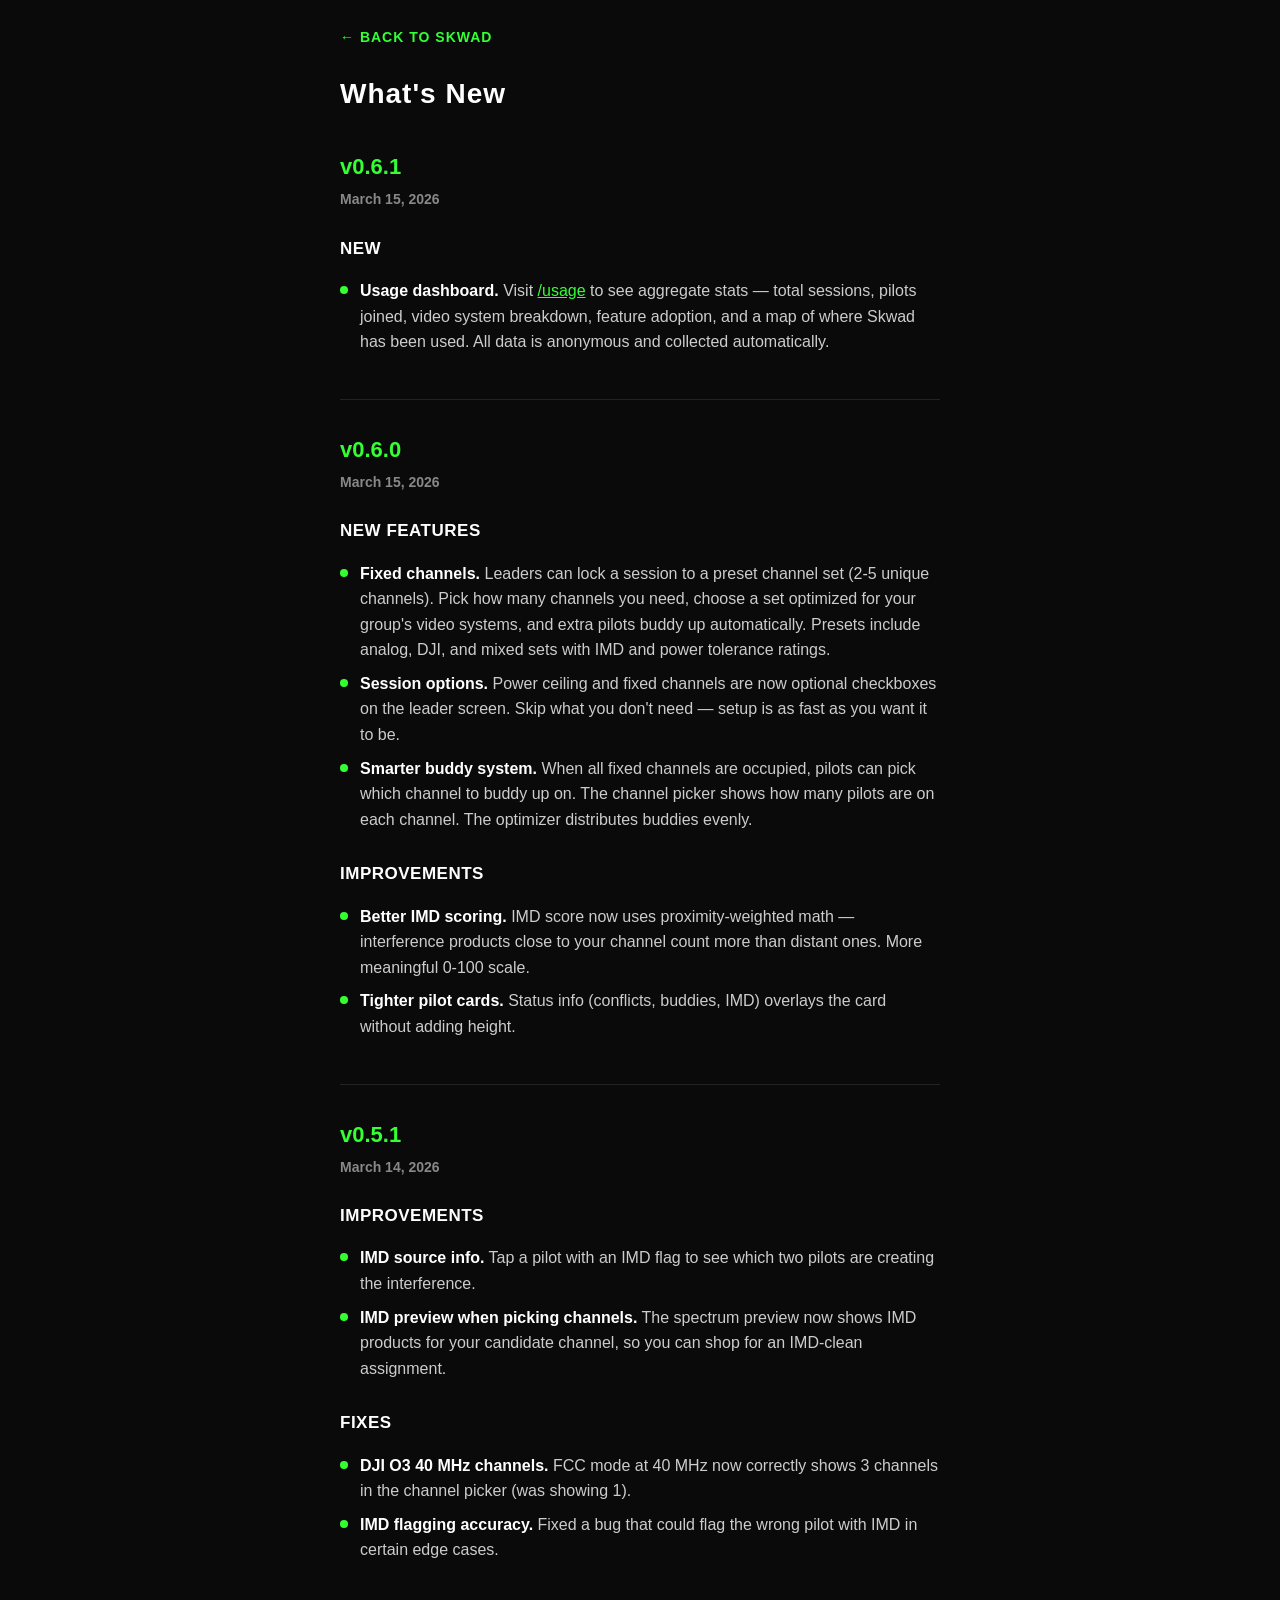
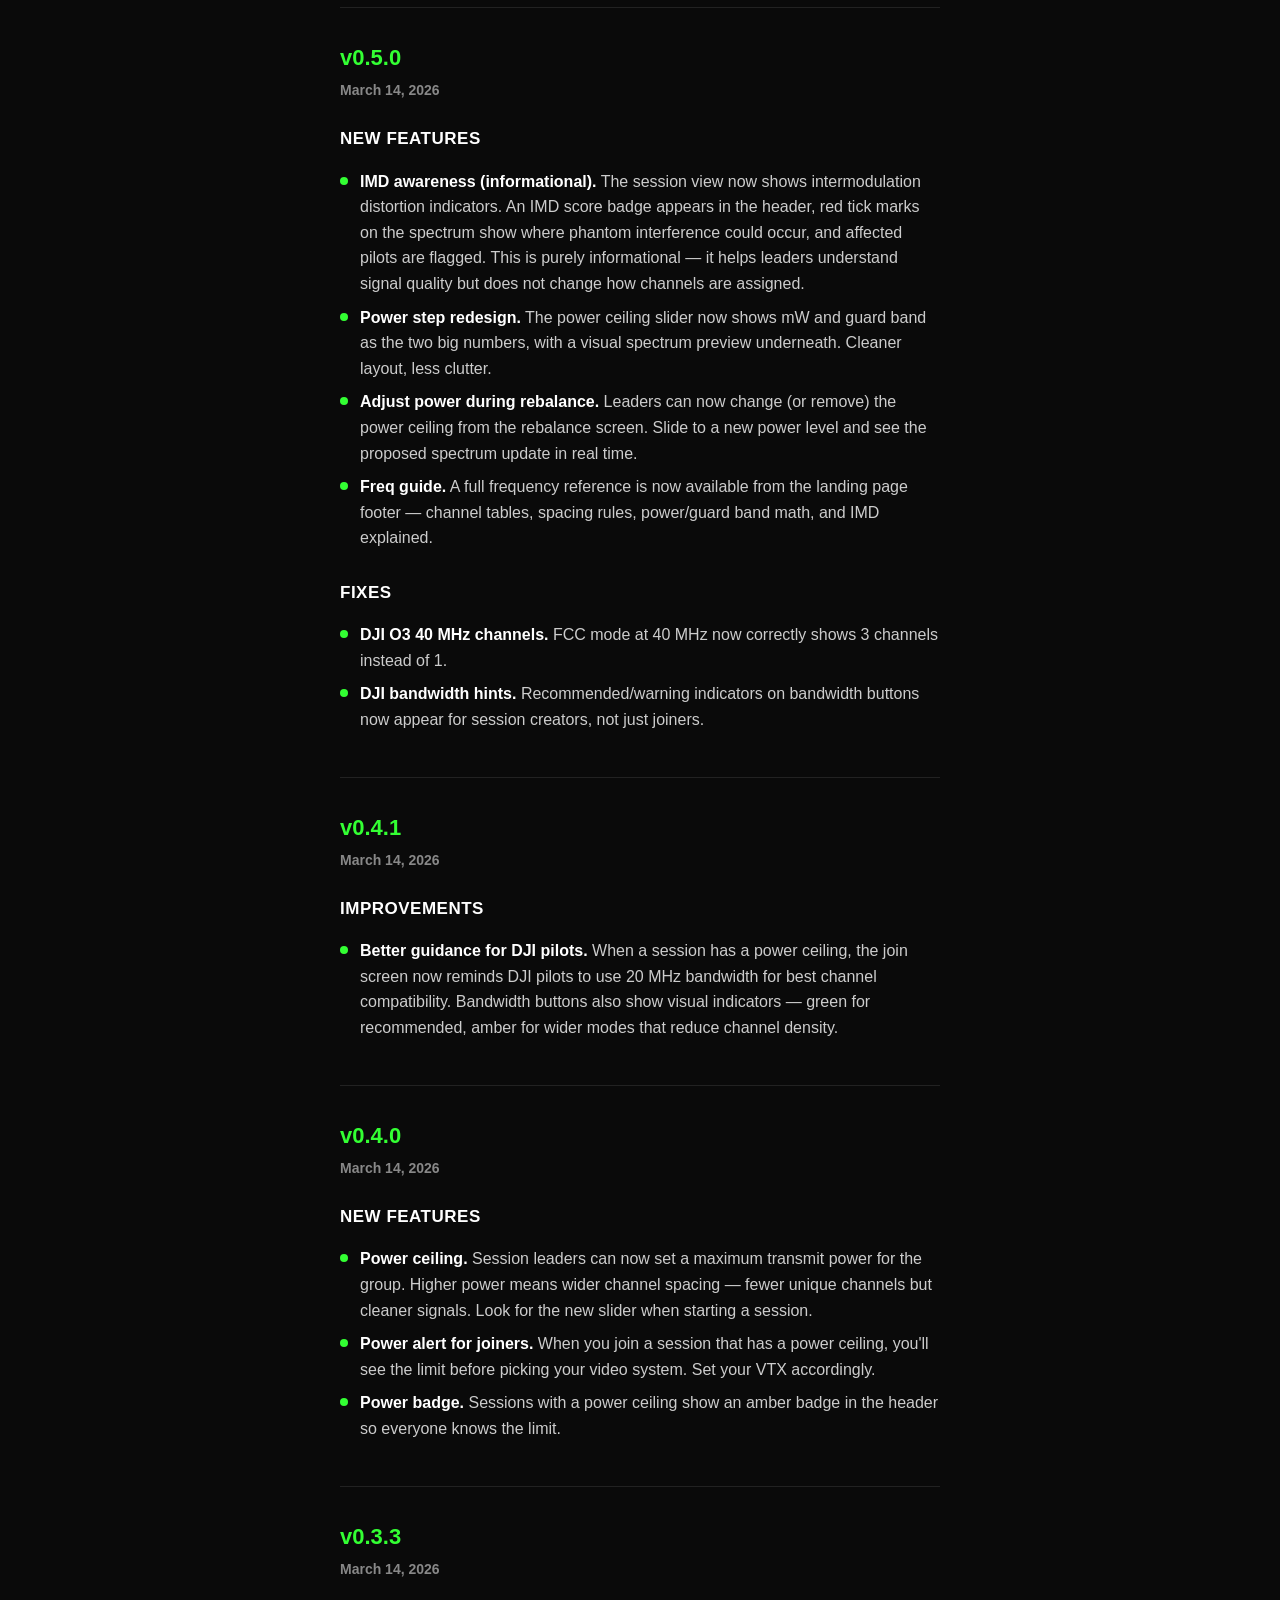
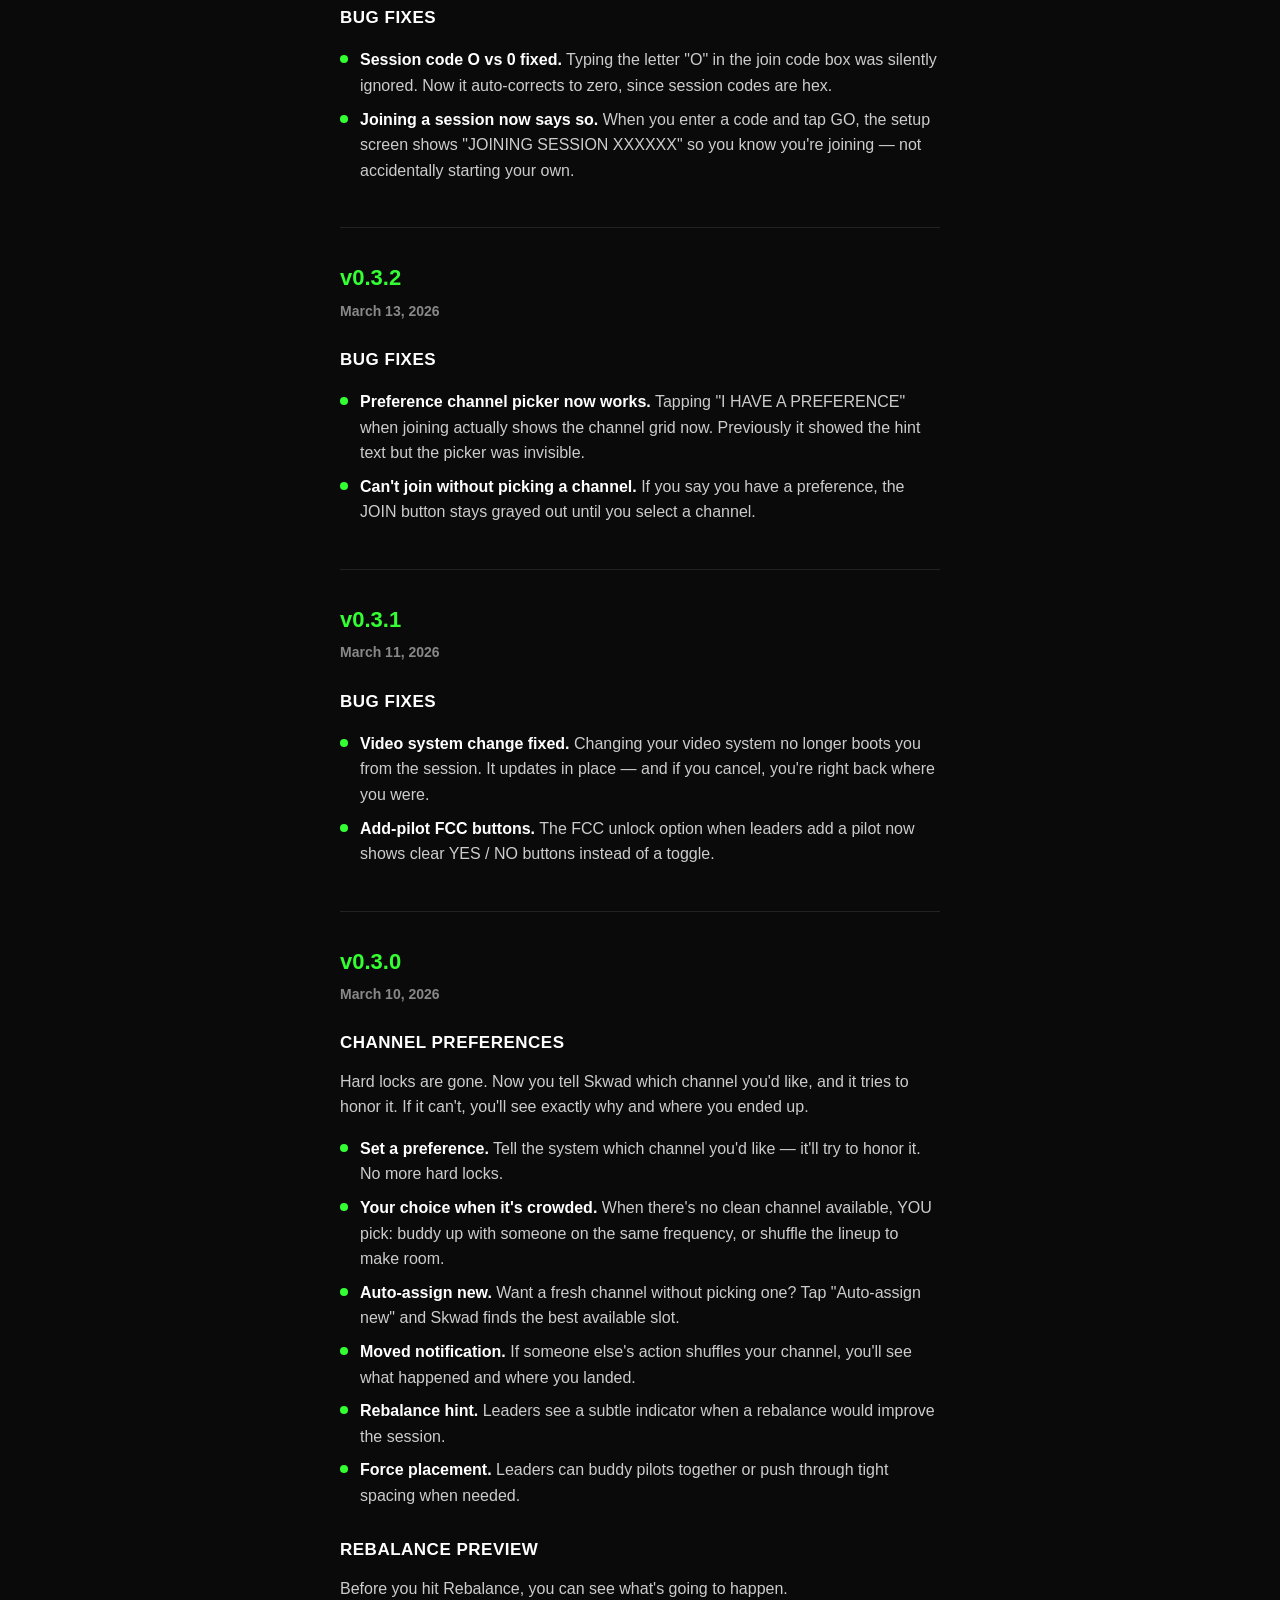
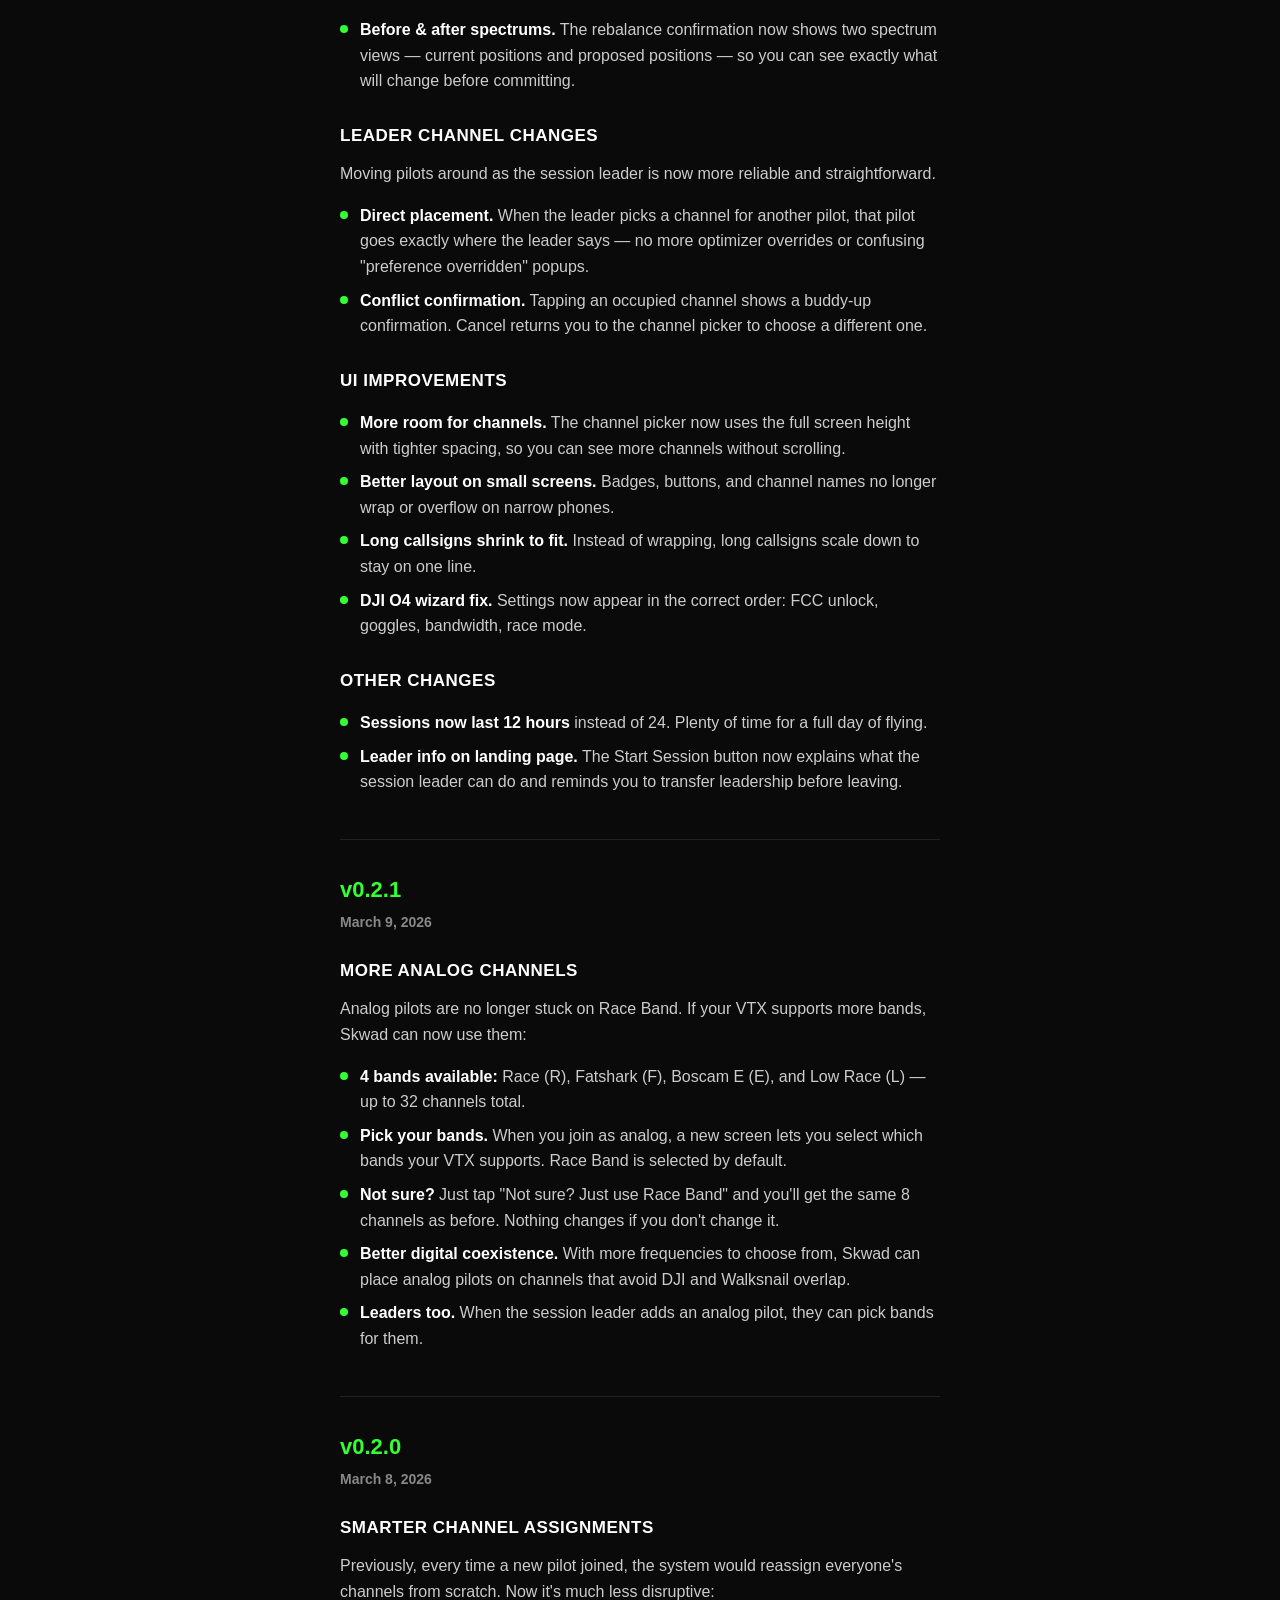
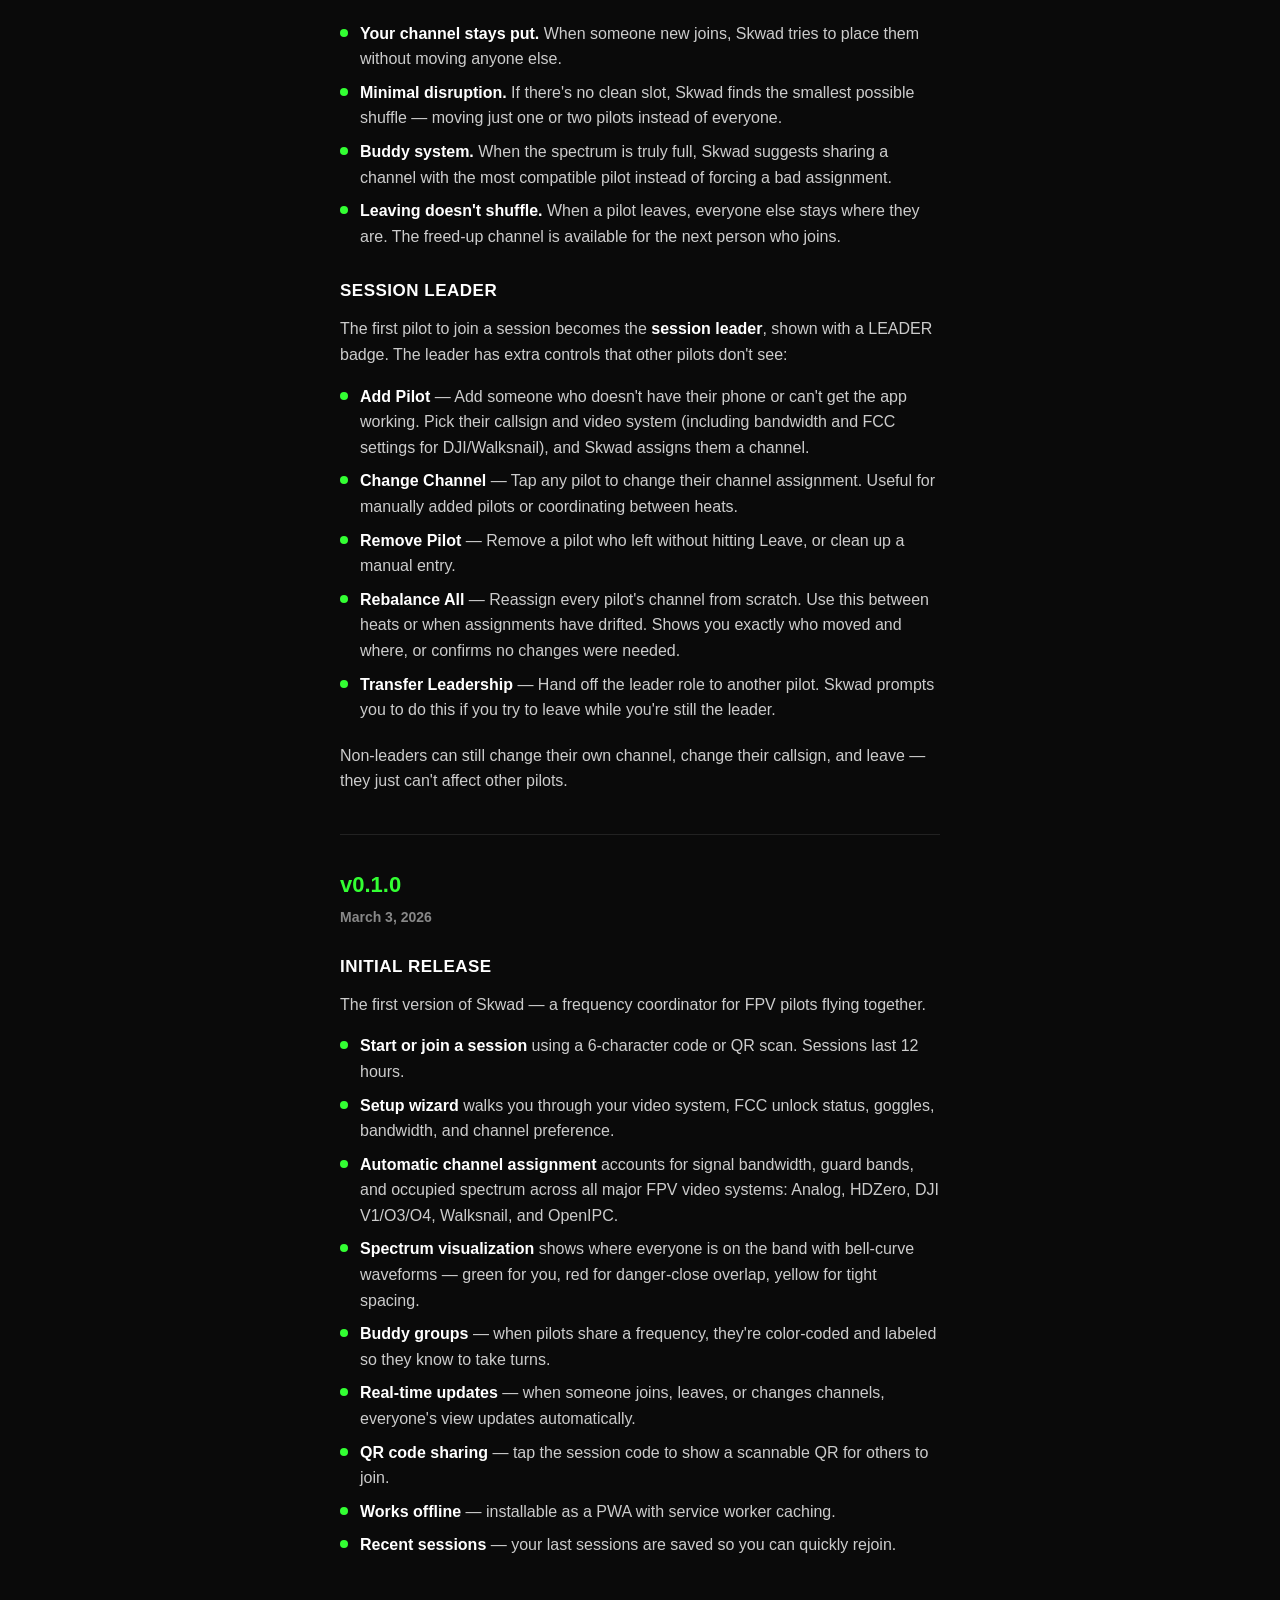
==== static/changelog.html @ 69f14022 "feat: add usage dashboard with anonymous session metrics Usage page at /usage shows aggregate stats:" ====
<!DOCTYPE html>
<html lang="en">
<head>
  <meta charset="utf-8">
  <meta name="viewport" content="width=device-width, initial-scale=1">
  <title>What's New — Skwad</title>
  <style>
    *, *::before, *::after { box-sizing: border-box; margin: 0; padding: 0; }

    body {
      background: #0a0a0a;
      color: #e0e0e0;
      font-family: -apple-system, BlinkMacSystemFont, "Segoe UI", Roboto, sans-serif;
      font-size: 16px;
      font-weight: 400;
      line-height: 1.6;
      -webkit-font-smoothing: antialiased;
      padding: 0;
    }

    .container {
      max-width: 640px;
      margin: 0 auto;
      padding: 24px 20px 60px;
    }

    .back-link {
      display: inline-block;
      color: #33ff33;
      text-decoration: none;
      font-weight: 700;
      font-size: 14px;
      letter-spacing: 1px;
      text-transform: uppercase;
      margin-bottom: 24px;
    }

    .back-link:hover { text-decoration: underline; }

    h1 {
      font-size: 28px;
      font-weight: 800;
      color: #ffffff;
      letter-spacing: 1px;
      margin-bottom: 32px;
    }

    .version {
      margin-bottom: 40px;
    }

    .version-header {
      font-size: 22px;
      font-weight: 800;
      color: #33ff33;
      margin-bottom: 4px;
    }

    .version-date {
      font-size: 14px;
      color: #888;
      font-weight: 600;
      margin-bottom: 20px;
    }

    h3 {
      font-size: 17px;
      font-weight: 800;
      color: #ffffff;
      letter-spacing: 0.5px;
      text-transform: uppercase;
      margin-top: 24px;
      margin-bottom: 12px;
    }

    p {
      margin-bottom: 12px;
      color: #ccc;
    }

    ul {
      list-style: none;
      margin-bottom: 16px;
    }

    li {
      padding: 4px 0 4px 20px;
      position: relative;
      color: #ccc;
    }

    li::before {
      content: '';
      position: absolute;
      left: 0;
      top: 12px;
      width: 8px;
      height: 8px;
      background: #33ff33;
      border-radius: 50%;
    }

    strong {
      color: #ffffff;
      font-weight: 700;
    }

    .divider {
      border: none;
      border-top: 1px solid #222;
      margin: 32px 0;
    }
  </style>
</head>
<body>
  <div class="container">
    <a href="/" class="back-link">&larr; Back to Skwad</a>

    <h1>What's New</h1>

    <div class="version">
      <div class="version-header">v0.6.1</div>
      <div class="version-date">March 15, 2026</div>

      <h3>New</h3>
      <ul>
        <li><strong>Usage dashboard.</strong> Visit <a href="/usage" style="color:#33ff33">/usage</a> to see aggregate stats — total sessions, pilots joined, video system breakdown, feature adoption, and a map of where Skwad has been used. All data is anonymous and collected automatically.</li>
      </ul>
    </div>

    <hr class="divider">

    <div class="version">
      <div class="version-header">v0.6.0</div>
      <div class="version-date">March 15, 2026</div>

      <h3>New Features</h3>
      <ul>
        <li><strong>Fixed channels.</strong> Leaders can lock a session to a preset channel set (2-5 unique channels). Pick how many channels you need, choose a set optimized for your group's video systems, and extra pilots buddy up automatically. Presets include analog, DJI, and mixed sets with IMD and power tolerance ratings.</li>
        <li><strong>Session options.</strong> Power ceiling and fixed channels are now optional checkboxes on the leader screen. Skip what you don't need — setup is as fast as you want it to be.</li>
        <li><strong>Smarter buddy system.</strong> When all fixed channels are occupied, pilots can pick which channel to buddy up on. The channel picker shows how many pilots are on each channel. The optimizer distributes buddies evenly.</li>
      </ul>

      <h3>Improvements</h3>
      <ul>
        <li><strong>Better IMD scoring.</strong> IMD score now uses proximity-weighted math — interference products close to your channel count more than distant ones. More meaningful 0-100 scale.</li>
        <li><strong>Tighter pilot cards.</strong> Status info (conflicts, buddies, IMD) overlays the card without adding height.</li>
      </ul>
    </div>

    <hr class="divider">

    <div class="version">
      <div class="version-header">v0.5.1</div>
      <div class="version-date">March 14, 2026</div>

      <h3>Improvements</h3>
      <ul>
        <li><strong>IMD source info.</strong> Tap a pilot with an IMD flag to see which two pilots are creating the interference.</li>
        <li><strong>IMD preview when picking channels.</strong> The spectrum preview now shows IMD products for your candidate channel, so you can shop for an IMD-clean assignment.</li>
      </ul>

      <h3>Fixes</h3>
      <ul>
        <li><strong>DJI O3 40 MHz channels.</strong> FCC mode at 40 MHz now correctly shows 3 channels in the channel picker (was showing 1).</li>
        <li><strong>IMD flagging accuracy.</strong> Fixed a bug that could flag the wrong pilot with IMD in certain edge cases.</li>
      </ul>
    </div>

    <hr class="divider">

    <div class="version">
      <div class="version-header">v0.5.0</div>
      <div class="version-date">March 14, 2026</div>

      <h3>New Features</h3>
      <ul>
        <li><strong>IMD awareness (informational).</strong> The session view now shows intermodulation distortion indicators. An IMD score badge appears in the header, red tick marks on the spectrum show where phantom interference could occur, and affected pilots are flagged. This is purely informational — it helps leaders understand signal quality but does not change how channels are assigned.</li>
        <li><strong>Power step redesign.</strong> The power ceiling slider now shows mW and guard band as the two big numbers, with a visual spectrum preview underneath. Cleaner layout, less clutter.</li>
        <li><strong>Adjust power during rebalance.</strong> Leaders can now change (or remove) the power ceiling from the rebalance screen. Slide to a new power level and see the proposed spectrum update in real time.</li>
        <li><strong>Freq guide.</strong> A full frequency reference is now available from the landing page footer — channel tables, spacing rules, power/guard band math, and IMD explained.</li>
      </ul>

      <h3>Fixes</h3>
      <ul>
        <li><strong>DJI O3 40 MHz channels.</strong> FCC mode at 40 MHz now correctly shows 3 channels instead of 1.</li>
        <li><strong>DJI bandwidth hints.</strong> Recommended/warning indicators on bandwidth buttons now appear for session creators, not just joiners.</li>
      </ul>
    </div>

    <hr class="divider">

    <div class="version">
      <div class="version-header">v0.4.1</div>
      <div class="version-date">March 14, 2026</div>

      <h3>Improvements</h3>
      <ul>
        <li><strong>Better guidance for DJI pilots.</strong> When a session has a power ceiling, the join screen now reminds DJI pilots to use 20 MHz bandwidth for best channel compatibility. Bandwidth buttons also show visual indicators — green for recommended, amber for wider modes that reduce channel density.</li>
      </ul>
    </div>

    <hr class="divider">

    <div class="version">
      <div class="version-header">v0.4.0</div>
      <div class="version-date">March 14, 2026</div>

      <h3>New Features</h3>
      <ul>
        <li><strong>Power ceiling.</strong> Session leaders can now set a maximum transmit power for the group. Higher power means wider channel spacing — fewer unique channels but cleaner signals. Look for the new slider when starting a session.</li>
        <li><strong>Power alert for joiners.</strong> When you join a session that has a power ceiling, you'll see the limit before picking your video system. Set your VTX accordingly.</li>
        <li><strong>Power badge.</strong> Sessions with a power ceiling show an amber badge in the header so everyone knows the limit.</li>
      </ul>
    </div>

    <hr class="divider">

    <div class="version">
      <div class="version-header">v0.3.3</div>
      <div class="version-date">March 14, 2026</div>

      <h3>Bug Fixes</h3>
      <ul>
        <li><strong>Session code O vs 0 fixed.</strong> Typing the letter "O" in the join code box was silently ignored. Now it auto-corrects to zero, since session codes are hex.</li>
        <li><strong>Joining a session now says so.</strong> When you enter a code and tap GO, the setup screen shows "JOINING SESSION XXXXXX" so you know you're joining — not accidentally starting your own.</li>
      </ul>
    </div>

    <hr class="divider">

    <div class="version">
      <div class="version-header">v0.3.2</div>
      <div class="version-date">March 13, 2026</div>

      <h3>Bug Fixes</h3>
      <ul>
        <li><strong>Preference channel picker now works.</strong> Tapping "I HAVE A PREFERENCE" when joining actually shows the channel grid now. Previously it showed the hint text but the picker was invisible.</li>
        <li><strong>Can't join without picking a channel.</strong> If you say you have a preference, the JOIN button stays grayed out until you select a channel.</li>
      </ul>
    </div>

    <hr class="divider">

    <div class="version">
      <div class="version-header">v0.3.1</div>
      <div class="version-date">March 11, 2026</div>

      <h3>Bug Fixes</h3>
      <ul>
        <li><strong>Video system change fixed.</strong> Changing your video system no longer boots you from the session. It updates in place — and if you cancel, you're right back where you were.</li>
        <li><strong>Add-pilot FCC buttons.</strong> The FCC unlock option when leaders add a pilot now shows clear YES / NO buttons instead of a toggle.</li>
      </ul>
    </div>

    <hr class="divider">

    <div class="version">
      <div class="version-header">v0.3.0</div>
      <div class="version-date">March 10, 2026</div>

      <h3>Channel Preferences</h3>
      <p>Hard locks are gone. Now you tell Skwad which channel you'd like, and it tries to honor it. If it can't, you'll see exactly why and where you ended up.</p>
      <ul>
        <li><strong>Set a preference.</strong> Tell the system which channel you'd like — it'll try to honor it. No more hard locks.</li>
        <li><strong>Your choice when it's crowded.</strong> When there's no clean channel available, YOU pick: buddy up with someone on the same frequency, or shuffle the lineup to make room.</li>
        <li><strong>Auto-assign new.</strong> Want a fresh channel without picking one? Tap "Auto-assign new" and Skwad finds the best available slot.</li>
        <li><strong>Moved notification.</strong> If someone else's action shuffles your channel, you'll see what happened and where you landed.</li>
        <li><strong>Rebalance hint.</strong> Leaders see a subtle indicator when a rebalance would improve the session.</li>
        <li><strong>Force placement.</strong> Leaders can buddy pilots together or push through tight spacing when needed.</li>
      </ul>

      <h3>Rebalance Preview</h3>
      <p>Before you hit Rebalance, you can see what's going to happen.</p>
      <ul>
        <li><strong>Before &amp; after spectrums.</strong> The rebalance confirmation now shows two spectrum views — current positions and proposed positions — so you can see exactly what will change before committing.</li>
      </ul>

      <h3>Leader Channel Changes</h3>
      <p>Moving pilots around as the session leader is now more reliable and straightforward.</p>
      <ul>
        <li><strong>Direct placement.</strong> When the leader picks a channel for another pilot, that pilot goes exactly where the leader says — no more optimizer overrides or confusing "preference overridden" popups.</li>
        <li><strong>Conflict confirmation.</strong> Tapping an occupied channel shows a buddy-up confirmation. Cancel returns you to the channel picker to choose a different one.</li>
      </ul>

      <h3>UI Improvements</h3>
      <ul>
        <li><strong>More room for channels.</strong> The channel picker now uses the full screen height with tighter spacing, so you can see more channels without scrolling.</li>
        <li><strong>Better layout on small screens.</strong> Badges, buttons, and channel names no longer wrap or overflow on narrow phones.</li>
        <li><strong>Long callsigns shrink to fit.</strong> Instead of wrapping, long callsigns scale down to stay on one line.</li>
        <li><strong>DJI O4 wizard fix.</strong> Settings now appear in the correct order: FCC unlock, goggles, bandwidth, race mode.</li>
      </ul>

      <h3>Other Changes</h3>
      <ul>
        <li><strong>Sessions now last 12 hours</strong> instead of 24. Plenty of time for a full day of flying.</li>
        <li><strong>Leader info on landing page.</strong> The Start Session button now explains what the session leader can do and reminds you to transfer leadership before leaving.</li>
      </ul>
    </div>

    <hr class="divider">

    <div class="version">
      <div class="version-header">v0.2.1</div>
      <div class="version-date">March 9, 2026</div>

      <h3>More Analog Channels</h3>
      <p>Analog pilots are no longer stuck on Race Band. If your VTX supports more bands, Skwad can now use them:</p>
      <ul>
        <li><strong>4 bands available:</strong> Race (R), Fatshark (F), Boscam E (E), and Low Race (L) — up to 32 channels total.</li>
        <li><strong>Pick your bands.</strong> When you join as analog, a new screen lets you select which bands your VTX supports. Race Band is selected by default.</li>
        <li><strong>Not sure?</strong> Just tap "Not sure? Just use Race Band" and you'll get the same 8 channels as before. Nothing changes if you don't change it.</li>
        <li><strong>Better digital coexistence.</strong> With more frequencies to choose from, Skwad can place analog pilots on channels that avoid DJI and Walksnail overlap.</li>
        <li><strong>Leaders too.</strong> When the session leader adds an analog pilot, they can pick bands for them.</li>
      </ul>
    </div>

    <hr class="divider">

    <div class="version">
      <div class="version-header">v0.2.0</div>
      <div class="version-date">March 8, 2026</div>

      <h3>Smarter Channel Assignments</h3>
      <p>Previously, every time a new pilot joined, the system would reassign everyone's channels from scratch. Now it's much less disruptive:</p>
      <ul>
        <li><strong>Your channel stays put.</strong> When someone new joins, Skwad tries to place them without moving anyone else.</li>
        <li><strong>Minimal disruption.</strong> If there's no clean slot, Skwad finds the smallest possible shuffle — moving just one or two pilots instead of everyone.</li>
        <li><strong>Buddy system.</strong> When the spectrum is truly full, Skwad suggests sharing a channel with the most compatible pilot instead of forcing a bad assignment.</li>
        <li><strong>Leaving doesn't shuffle.</strong> When a pilot leaves, everyone else stays where they are. The freed-up channel is available for the next person who joins.</li>
      </ul>

      <h3>Session Leader</h3>
      <p>The first pilot to join a session becomes the <strong>session leader</strong>, shown with a LEADER badge. The leader has extra controls that other pilots don't see:</p>
      <ul>
        <li><strong>Add Pilot</strong> — Add someone who doesn't have their phone or can't get the app working. Pick their callsign and video system (including bandwidth and FCC settings for DJI/Walksnail), and Skwad assigns them a channel.</li>
        <li><strong>Change Channel</strong> — Tap any pilot to change their channel assignment. Useful for manually added pilots or coordinating between heats.</li>
        <li><strong>Remove Pilot</strong> — Remove a pilot who left without hitting Leave, or clean up a manual entry.</li>
        <li><strong>Rebalance All</strong> — Reassign every pilot's channel from scratch. Use this between heats or when assignments have drifted. Shows you exactly who moved and where, or confirms no changes were needed.</li>
        <li><strong>Transfer Leadership</strong> — Hand off the leader role to another pilot. Skwad prompts you to do this if you try to leave while you're still the leader.</li>
      </ul>
      <p>Non-leaders can still change their own channel, change their callsign, and leave — they just can't affect other pilots.</p>
    </div>

    <hr class="divider">

    <div class="version">
      <div class="version-header">v0.1.0</div>
      <div class="version-date">March 3, 2026</div>

      <h3>Initial Release</h3>
      <p>The first version of Skwad — a frequency coordinator for FPV pilots flying together.</p>
      <ul>
        <li><strong>Start or join a session</strong> using a 6-character code or QR scan. Sessions last 12 hours.</li>
        <li><strong>Setup wizard</strong> walks you through your video system, FCC unlock status, goggles, bandwidth, and channel preference.</li>
        <li><strong>Automatic channel assignment</strong> accounts for signal bandwidth, guard bands, and occupied spectrum across all major FPV video systems: Analog, HDZero, DJI V1/O3/O4, Walksnail, and OpenIPC.</li>
        <li><strong>Spectrum visualization</strong> shows where everyone is on the band with bell-curve waveforms — green for you, red for danger-close overlap, yellow for tight spacing.</li>
        <li><strong>Buddy groups</strong> — when pilots share a frequency, they're color-coded and labeled so they know to take turns.</li>
        <li><strong>Real-time updates</strong> — when someone joins, leaves, or changes channels, everyone's view updates automatically.</li>
        <li><strong>QR code sharing</strong> — tap the session code to show a scannable QR for others to join.</li>
        <li><strong>Works offline</strong> — installable as a PWA with service worker caching.</li>
        <li><strong>Recent sessions</strong> — your last sessions are saved so you can quickly rejoin.</li>
      </ul>
    </div>
  </div>
</body>
</html>
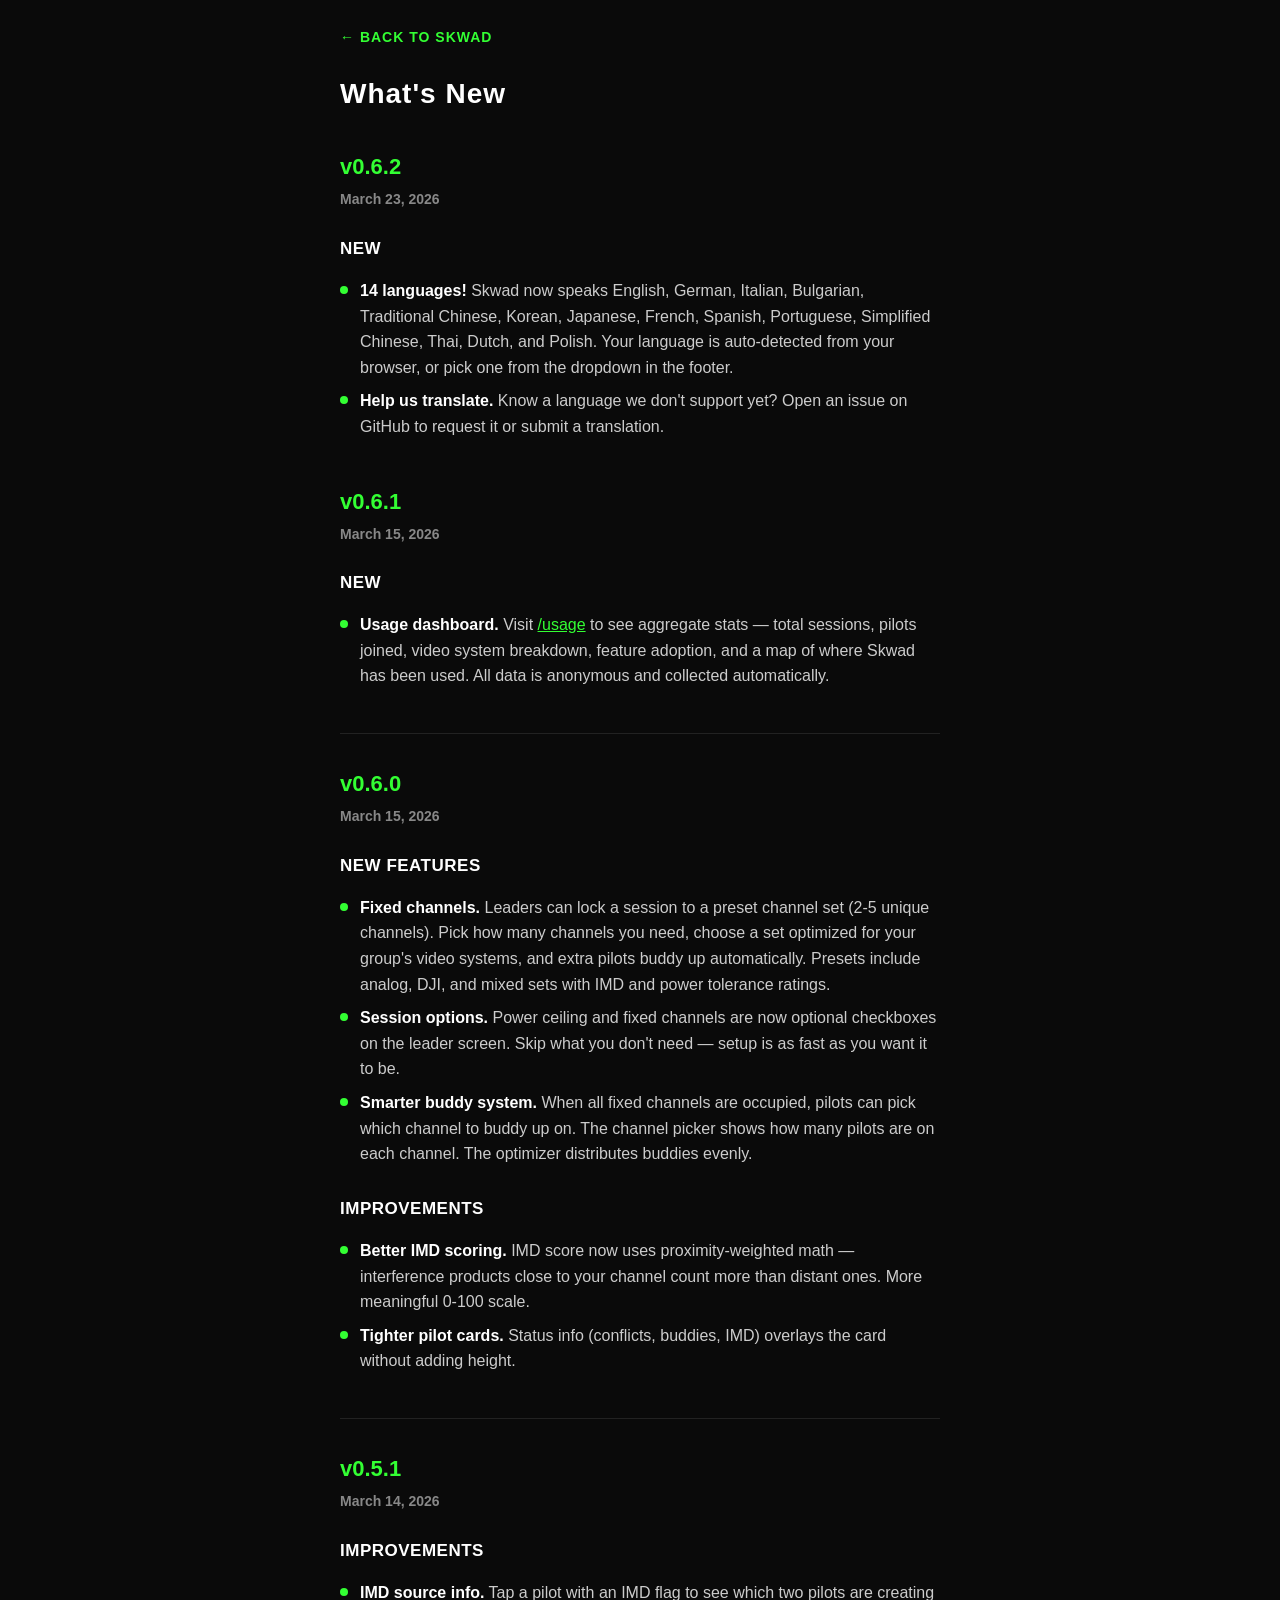
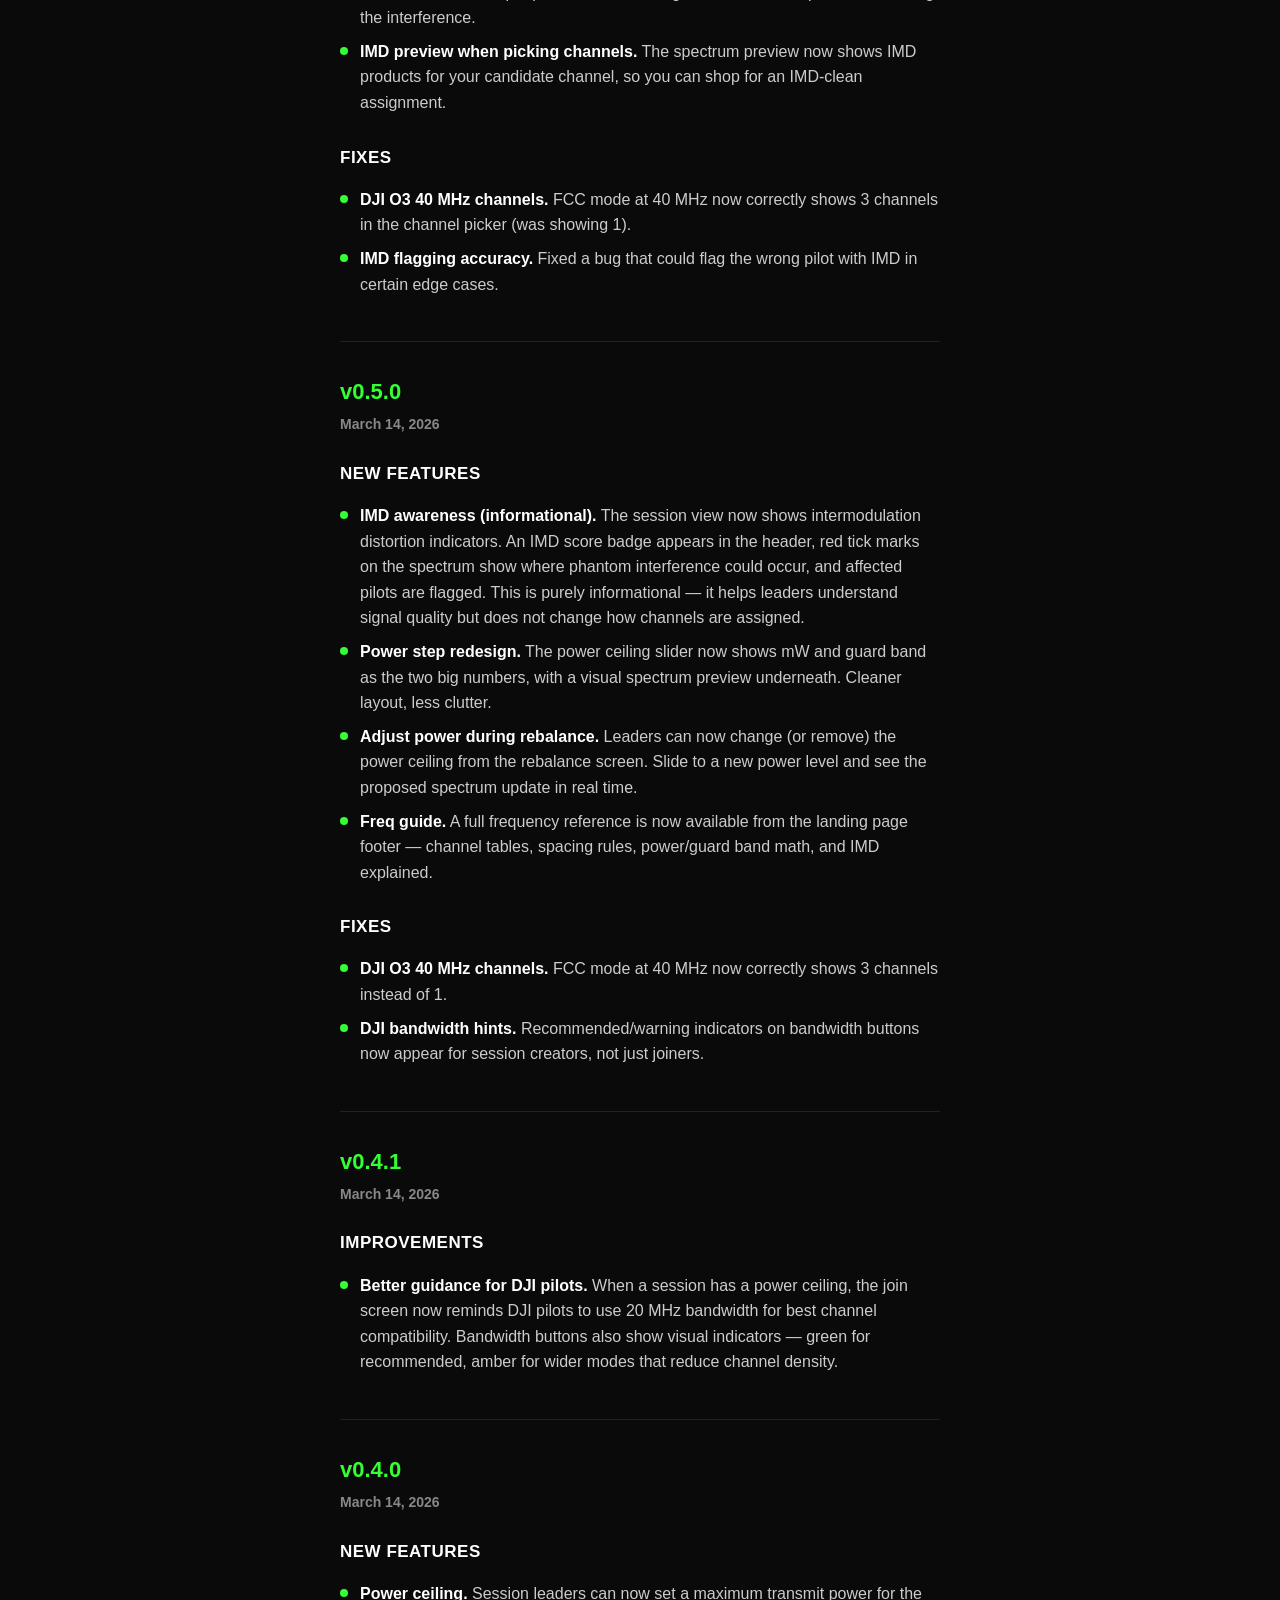
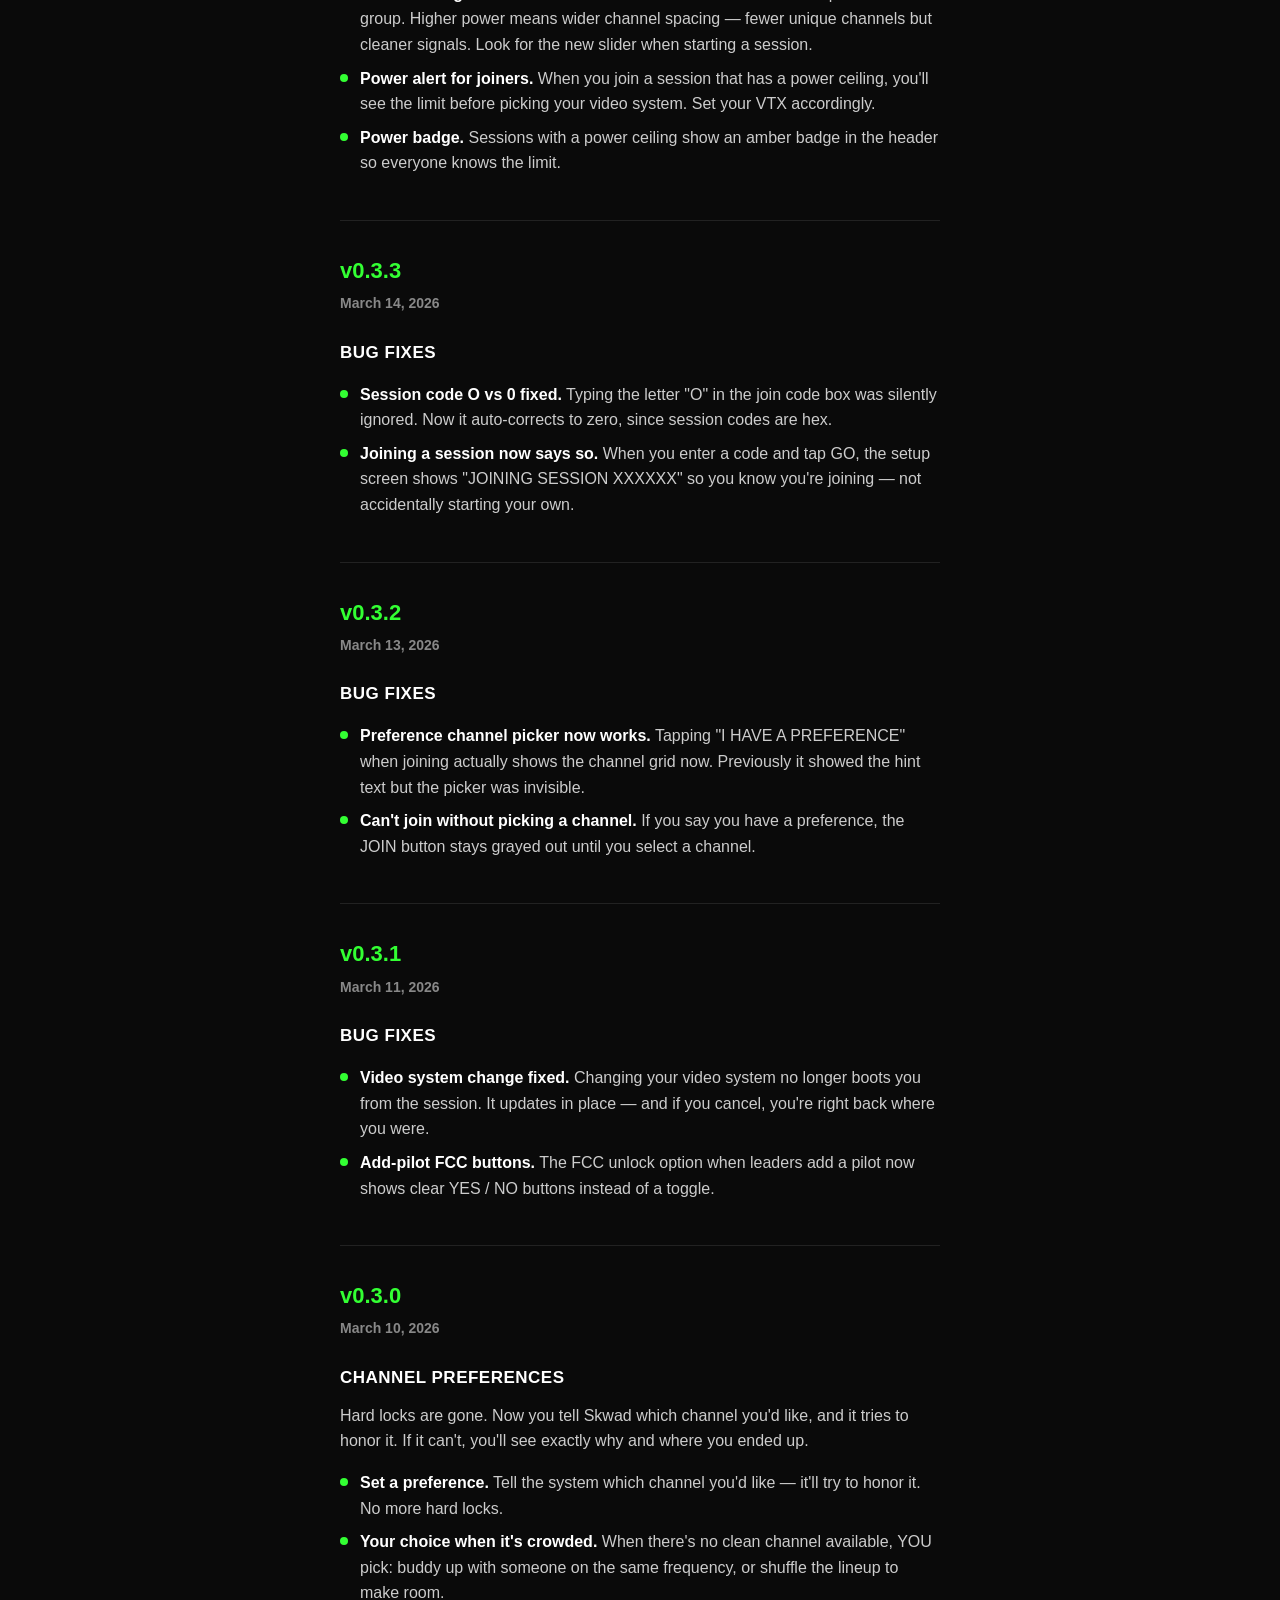
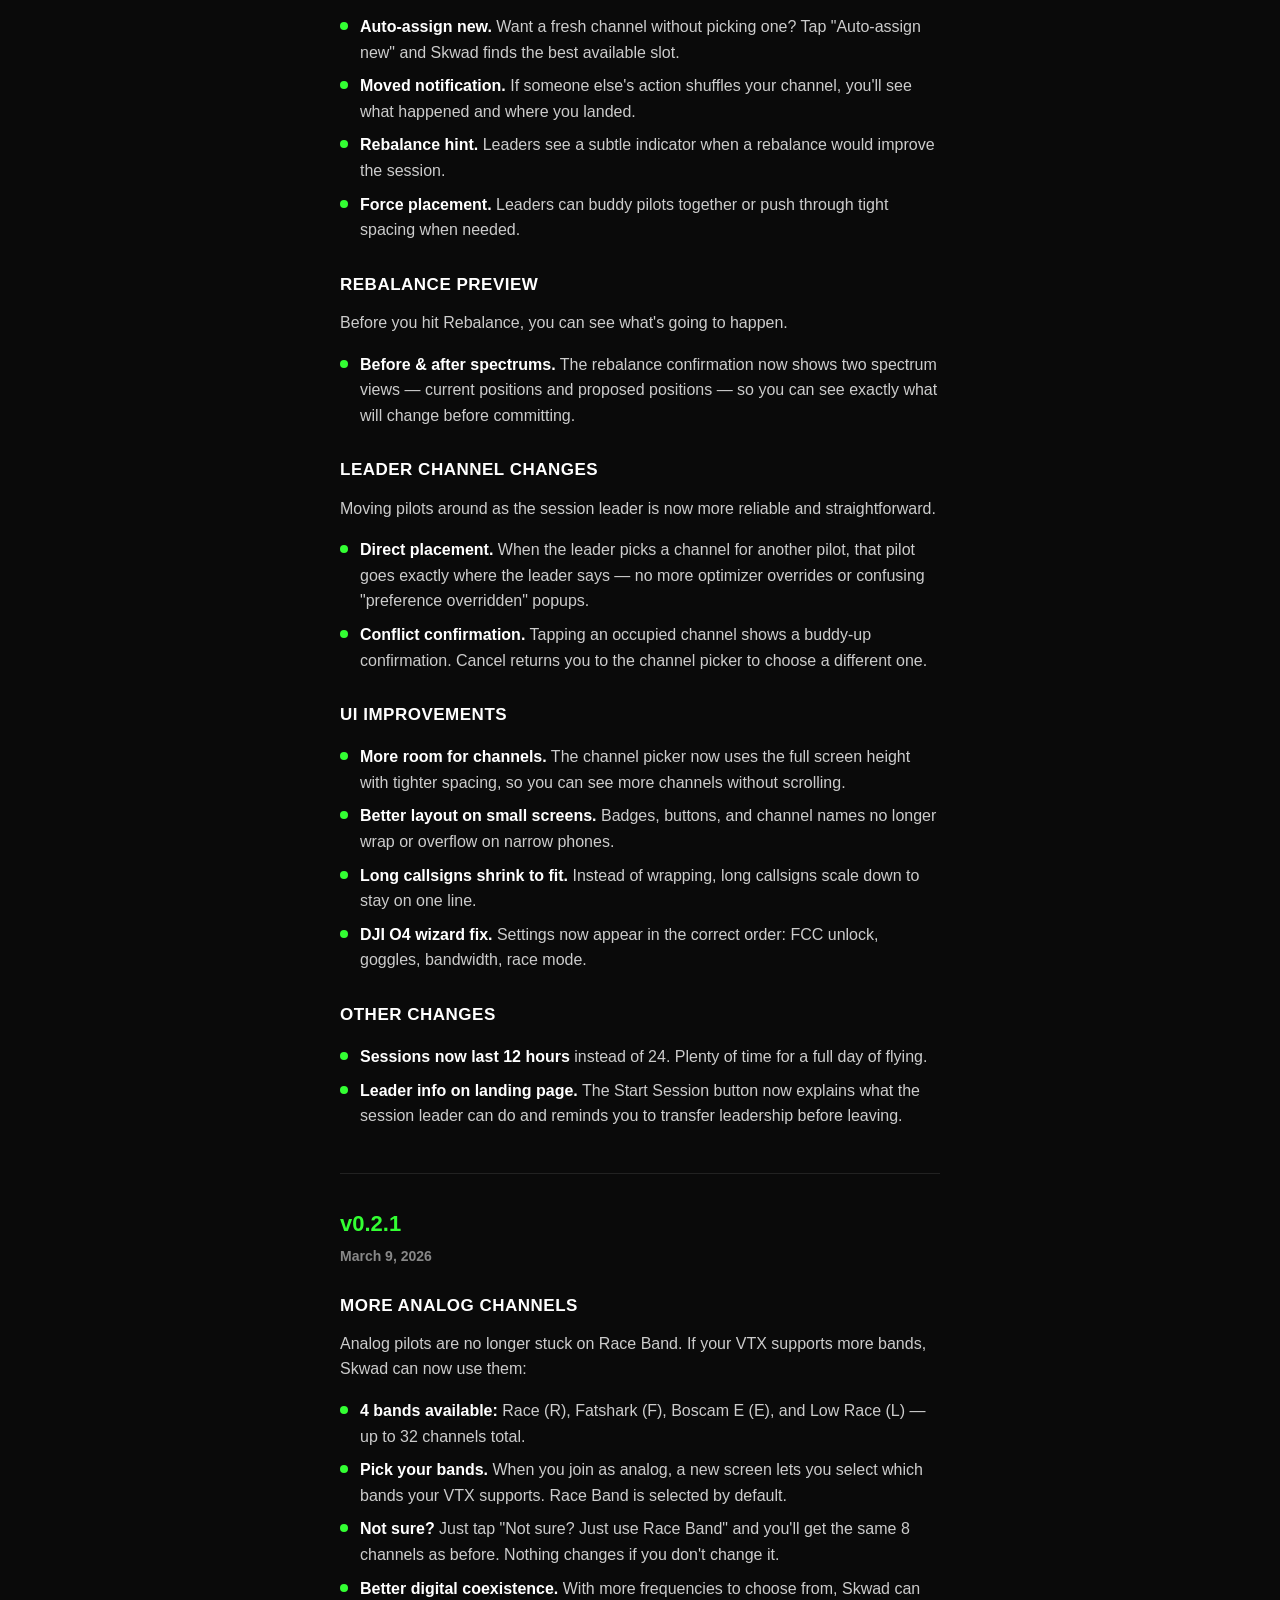
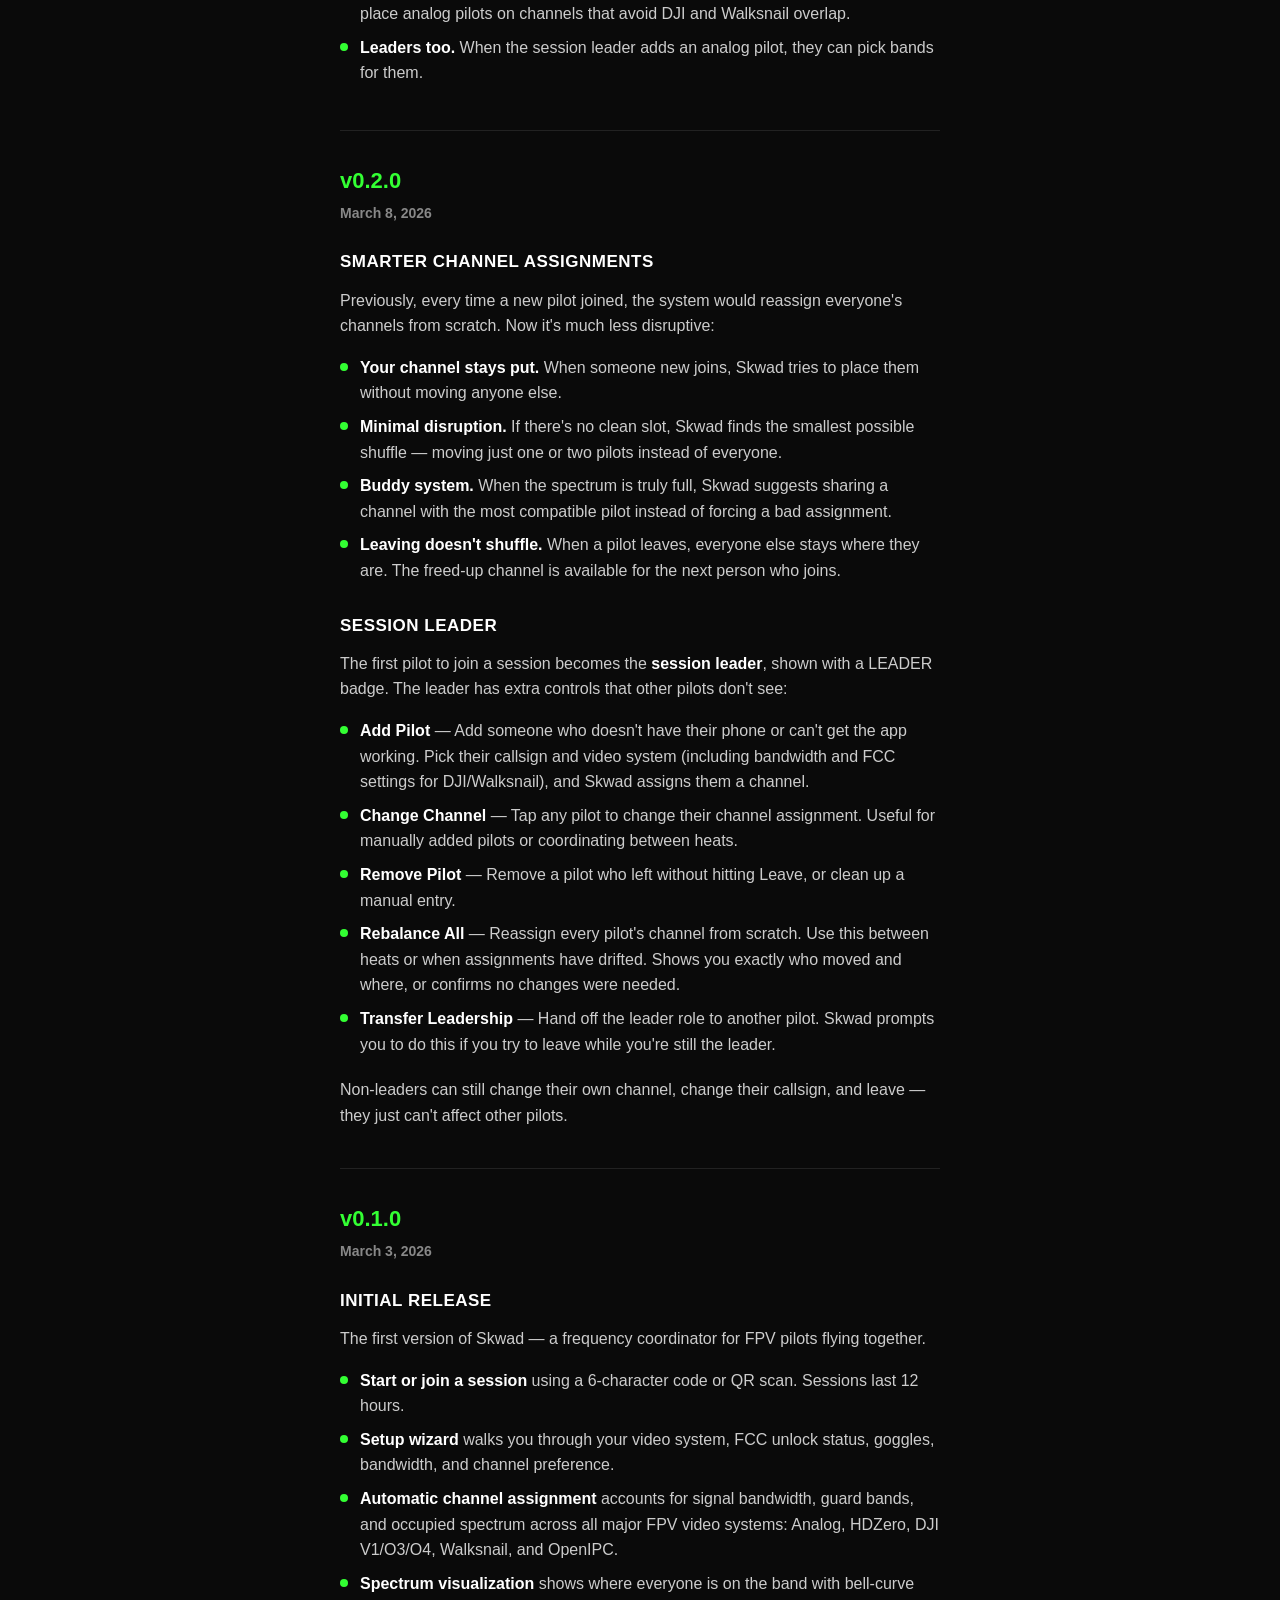
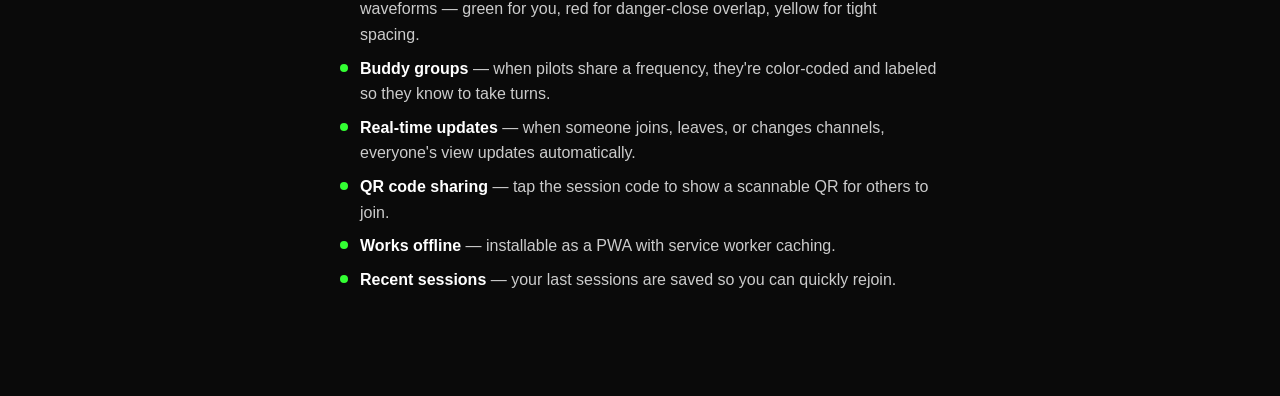
==== commit 9d5923e0: "feat: add i18n support with 14 languages (v0.6.2) Zero-dependency i18n module with t()/tPlural() for" ====
--- a/static/changelog.html
+++ b/static/changelog.html
@@ -114,9 +114,20 @@
 </head>
 <body>
   <div class="container">
-    <a href="/" class="back-link">&larr; Back to Skwad</a>
-
-    <h1>What's New</h1>
+    <a href="/" class="back-link" data-i18n="USAGE_BACK">&larr; Back to Skwad</a>
+
+    <h1 data-i18n="CHANGELOG_H1">What's New</h1>
+
+    <div class="version">
+      <div class="version-header">v0.6.2</div>
+      <div class="version-date">March 23, 2026</div>
+
+      <h3>New</h3>
+      <ul>
+        <li><strong>14 languages!</strong> Skwad now speaks English, German, Italian, Bulgarian, Traditional Chinese, Korean, Japanese, French, Spanish, Portuguese, Simplified Chinese, Thai, Dutch, and Polish. Your language is auto-detected from your browser, or pick one from the dropdown in the footer.</li>
+        <li><strong>Help us translate.</strong> Know a language we don't support yet? Open an issue on GitHub to request it or submit a translation.</li>
+      </ul>
+    </div>
 
     <div class="version">
       <div class="version-header">v0.6.1</div>
@@ -363,5 +374,6 @@
       </ul>
     </div>
   </div>
+<script src="/i18n.js"></script>
 </body>
 </html>
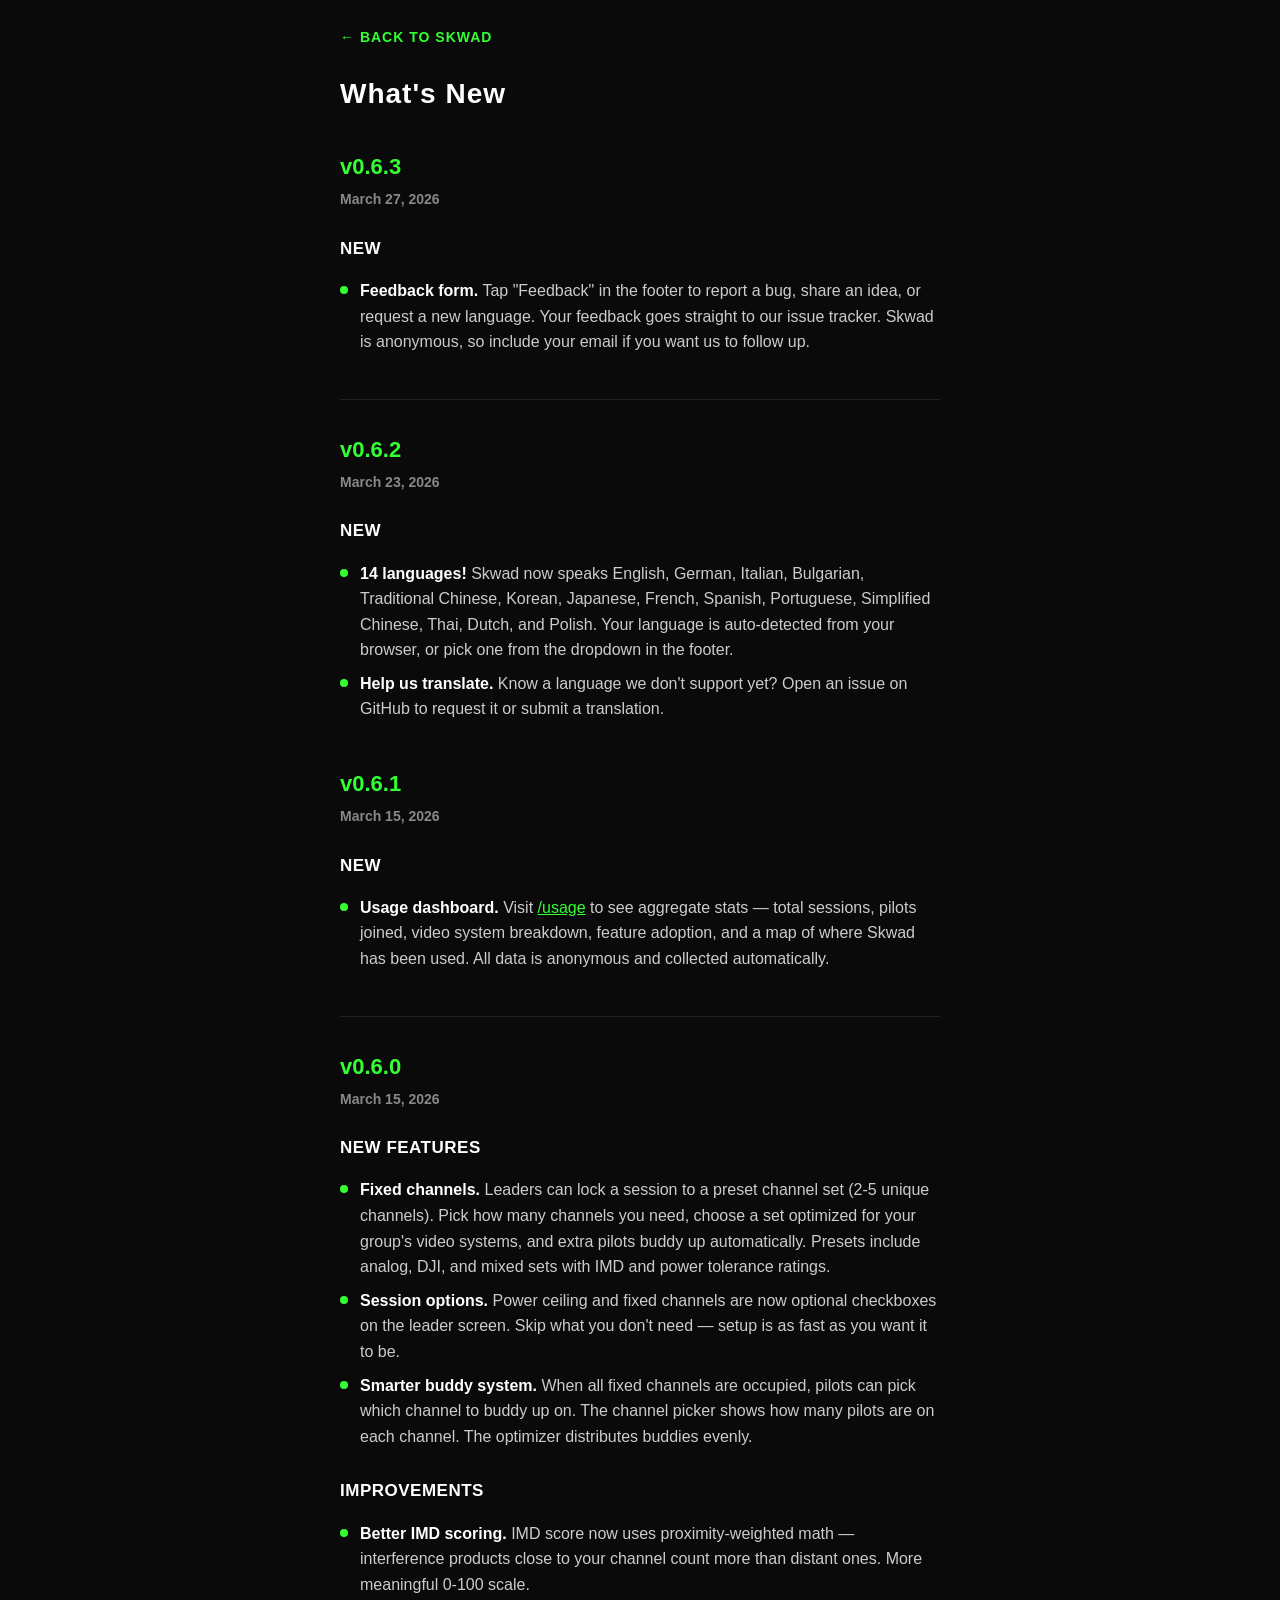
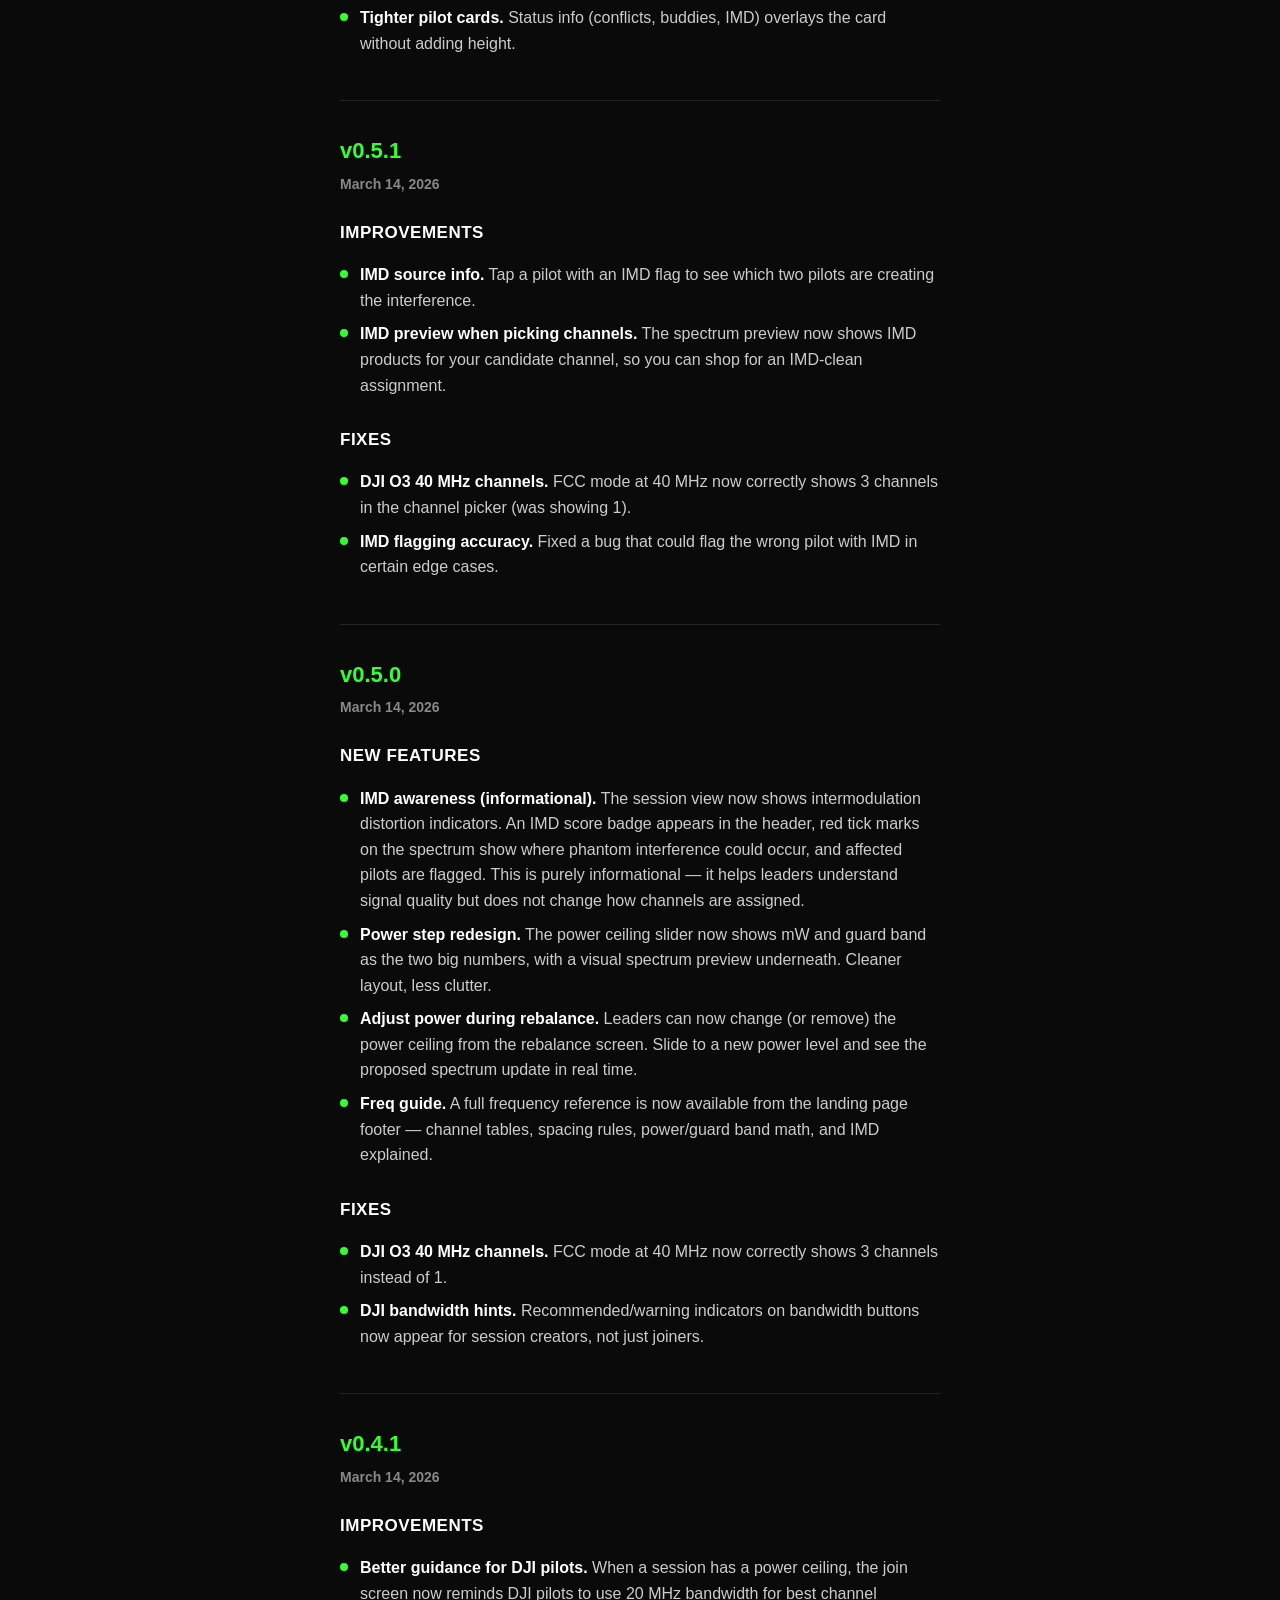
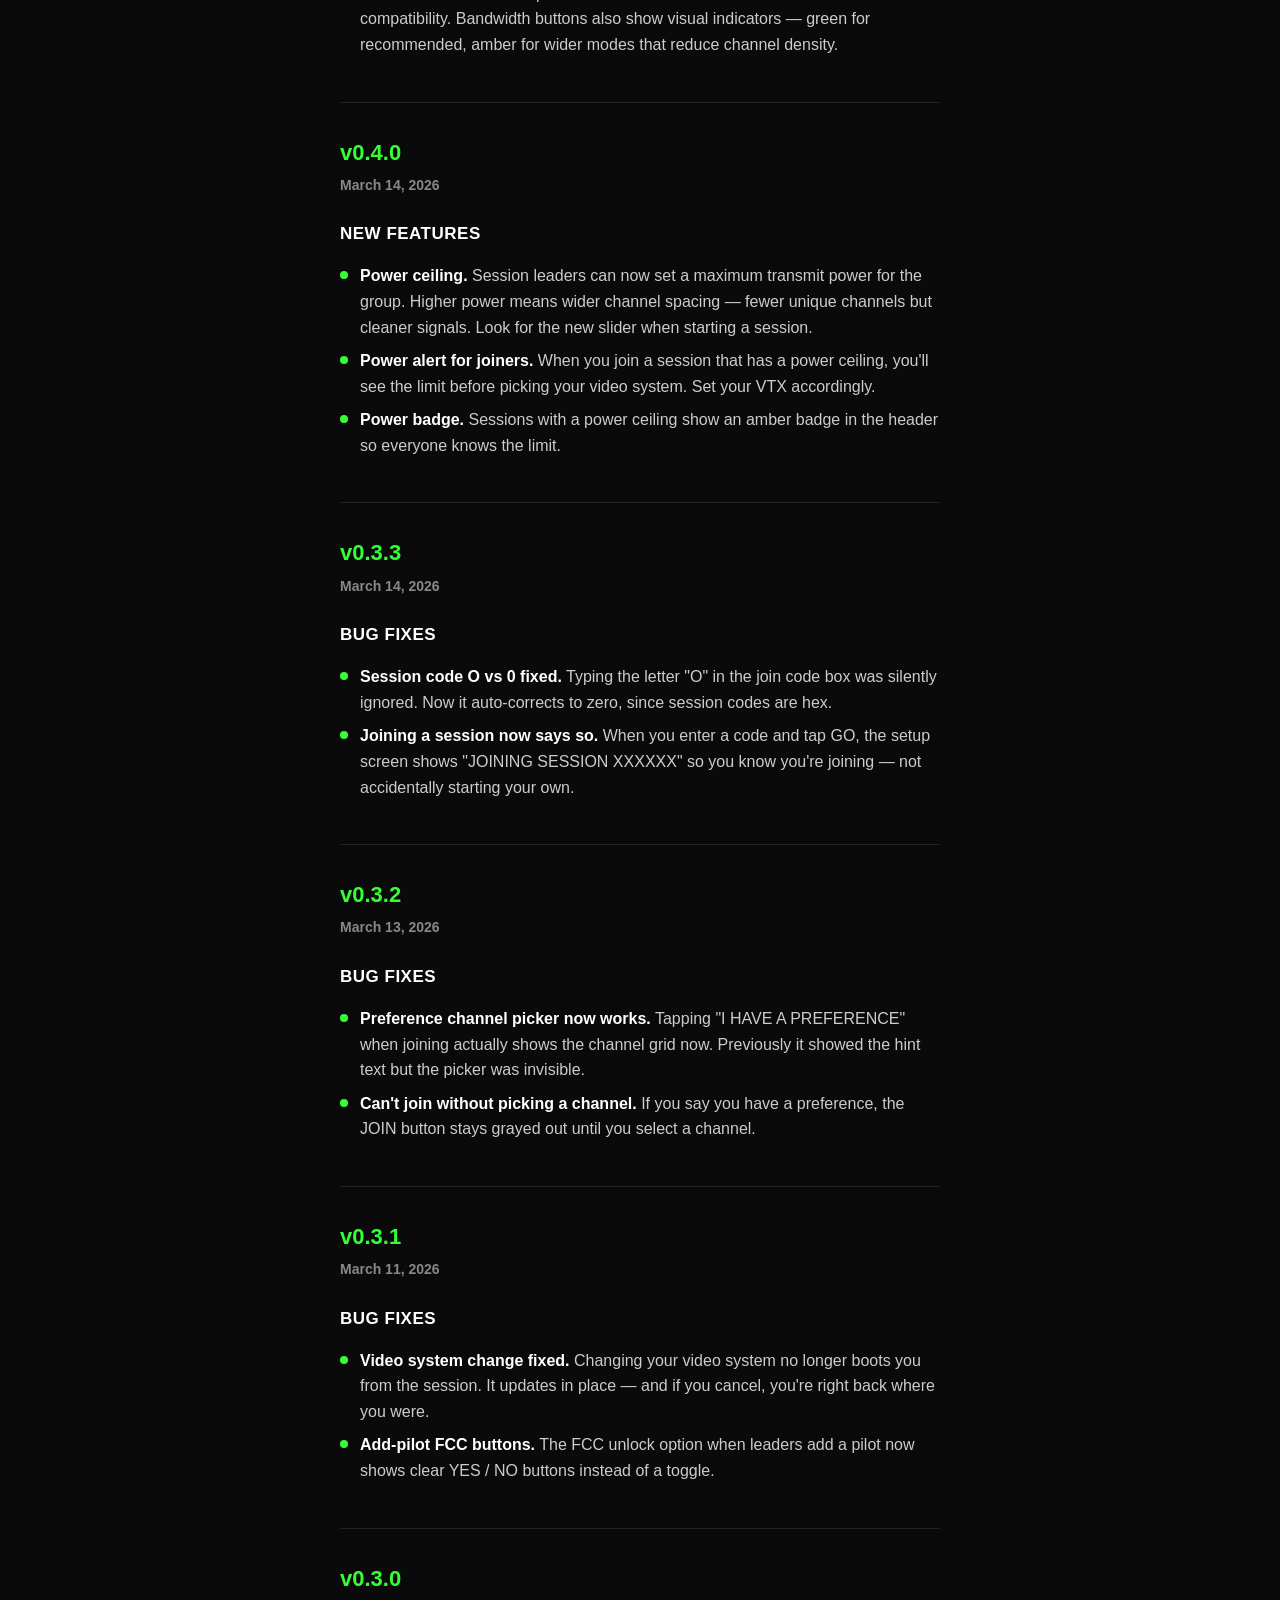
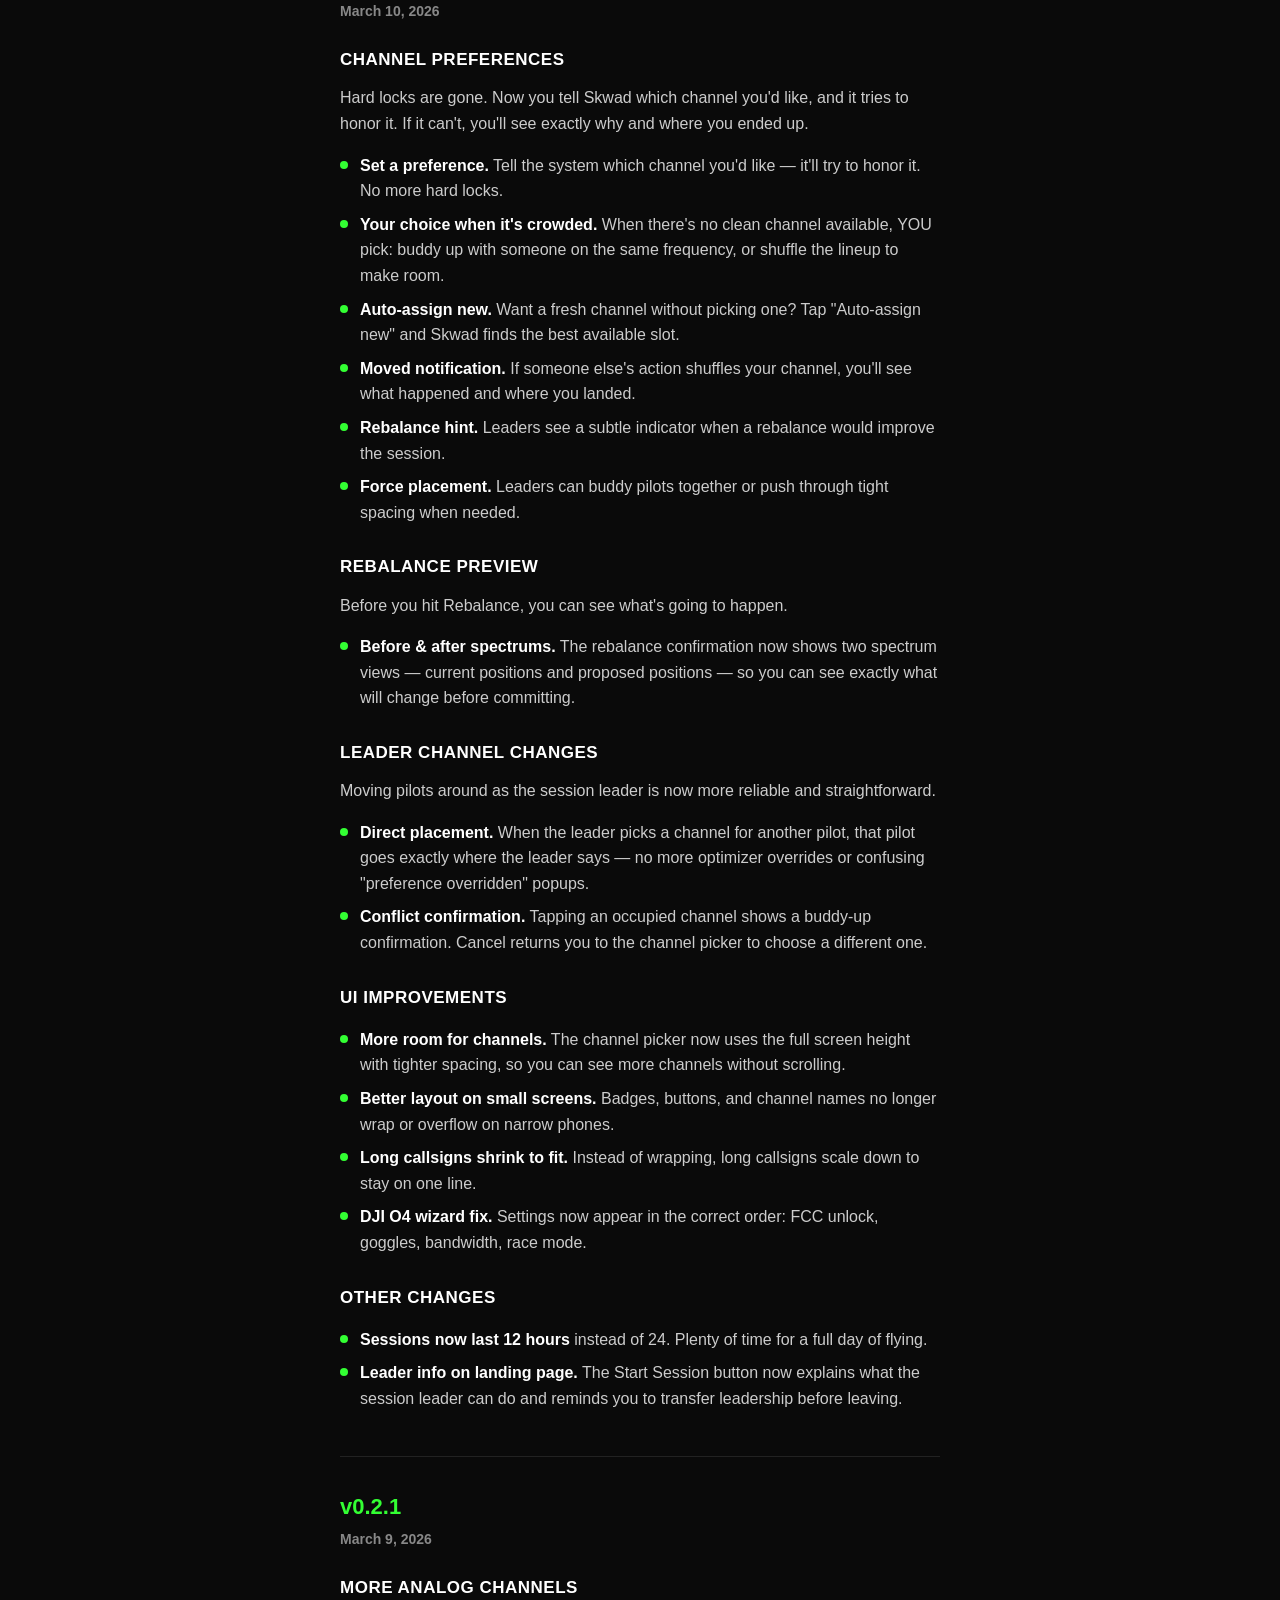
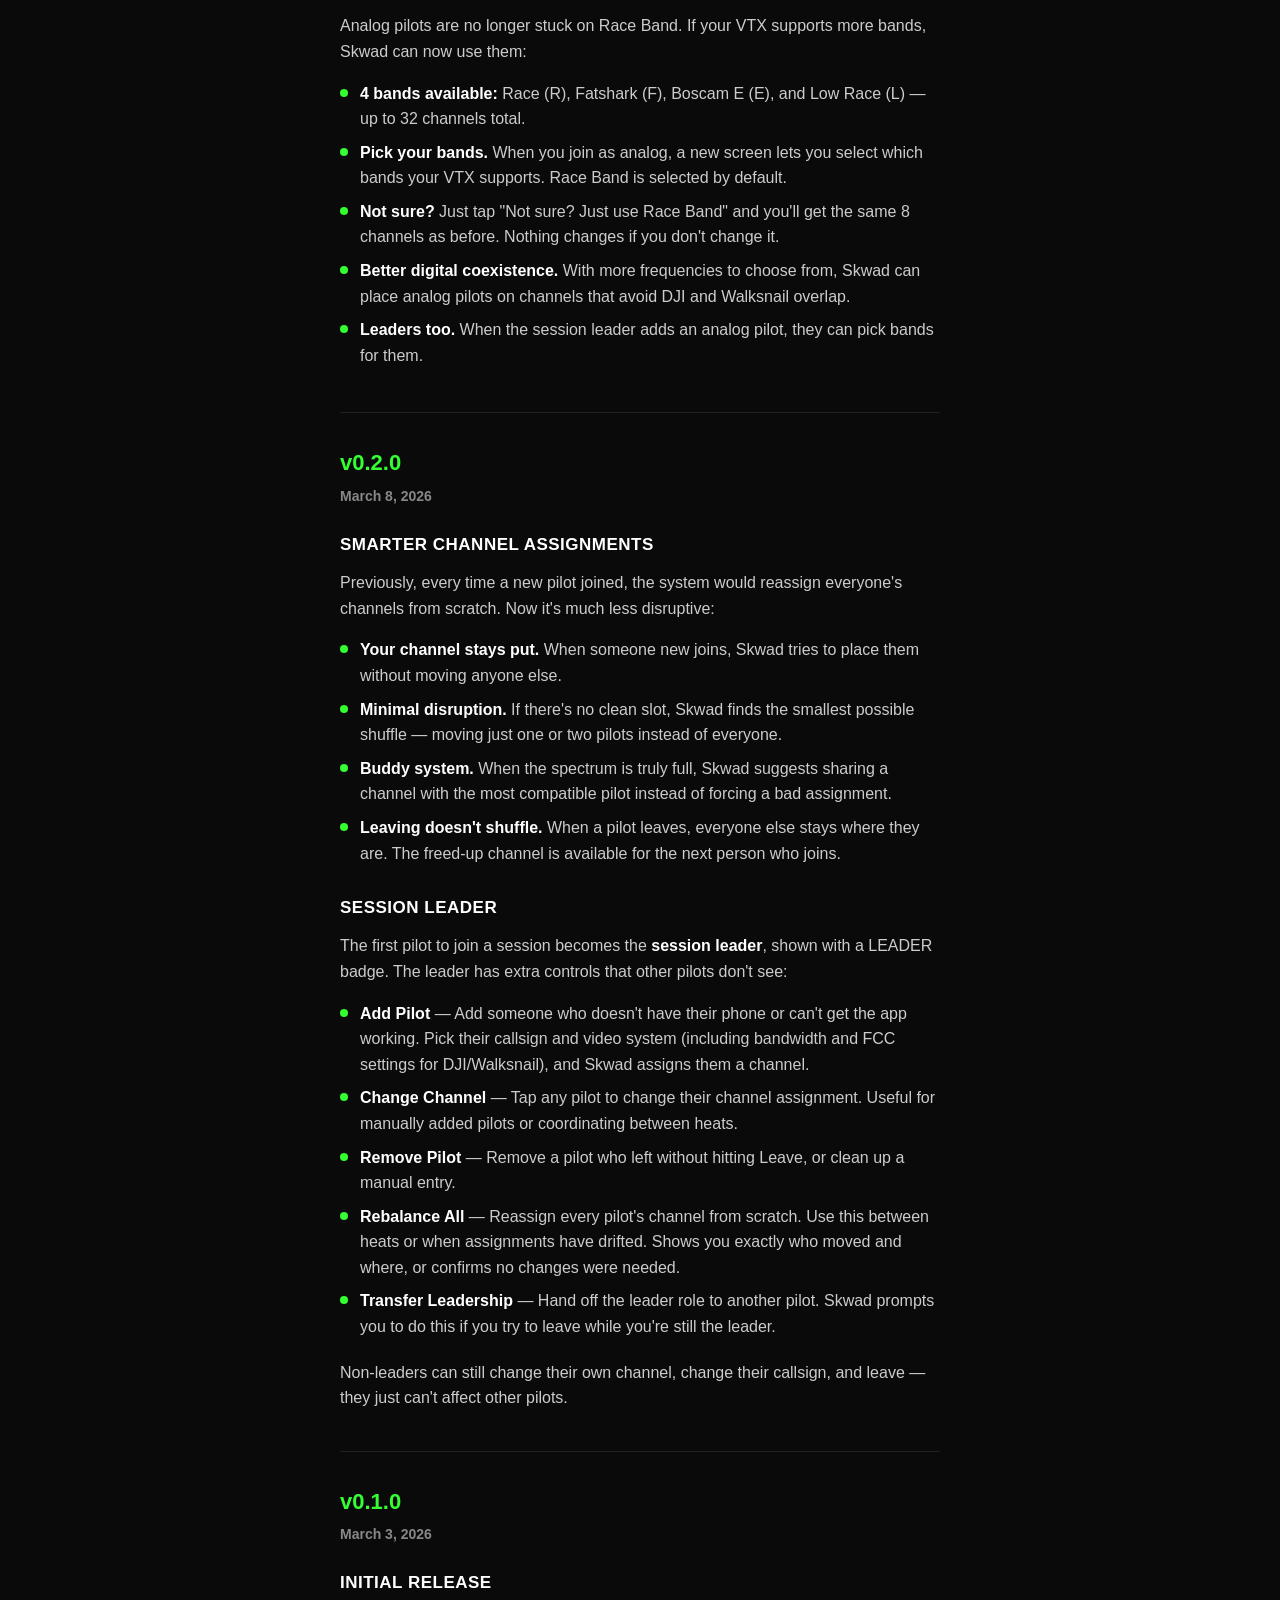
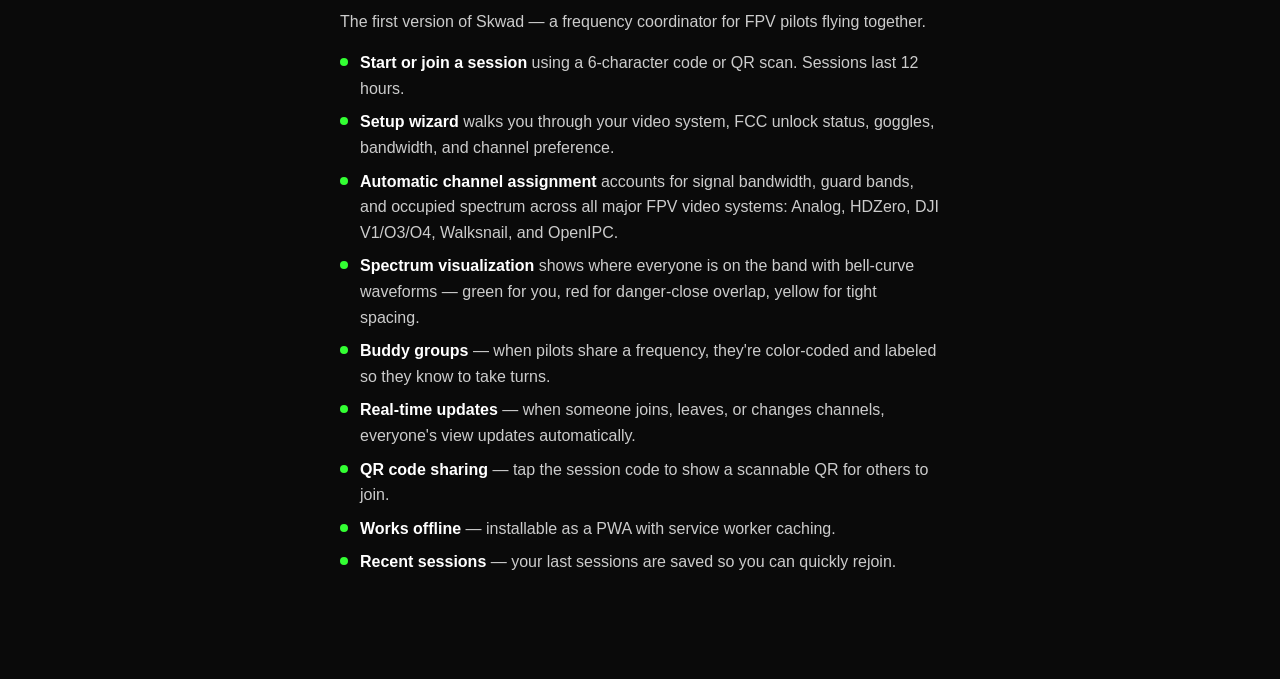
==== commit 2ed60fea: "chore: bump to v0.6.3, update changelogs" ====
--- a/static/changelog.html
+++ b/static/changelog.html
@@ -119,6 +119,18 @@
     <h1 data-i18n="CHANGELOG_H1">What's New</h1>
 
     <div class="version">
+      <div class="version-header">v0.6.3</div>
+      <div class="version-date">March 27, 2026</div>
+
+      <h3>New</h3>
+      <ul>
+        <li><strong>Feedback form.</strong> Tap "Feedback" in the footer to report a bug, share an idea, or request a new language. Your feedback goes straight to our issue tracker. Skwad is anonymous, so include your email if you want us to follow up.</li>
+      </ul>
+    </div>
+
+    <hr class="divider">
+
+    <div class="version">
       <div class="version-header">v0.6.2</div>
       <div class="version-date">March 23, 2026</div>
 
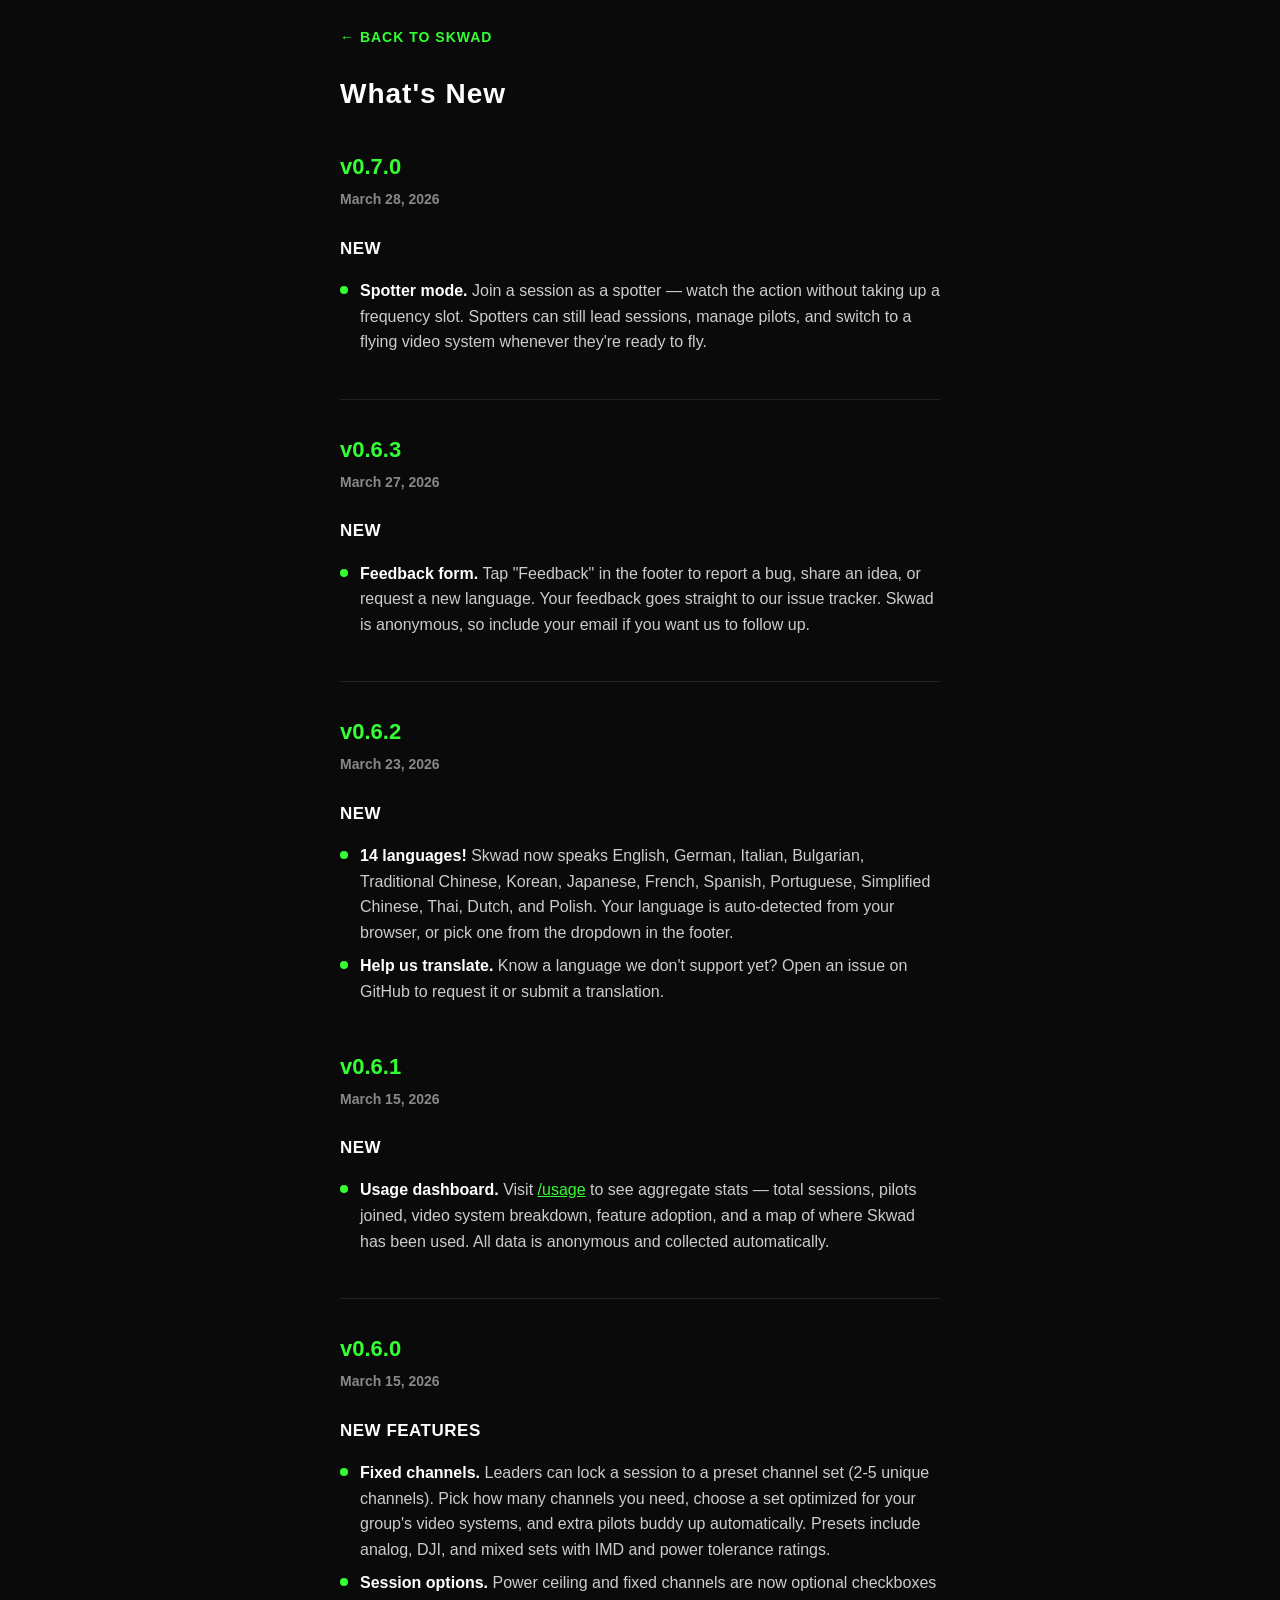
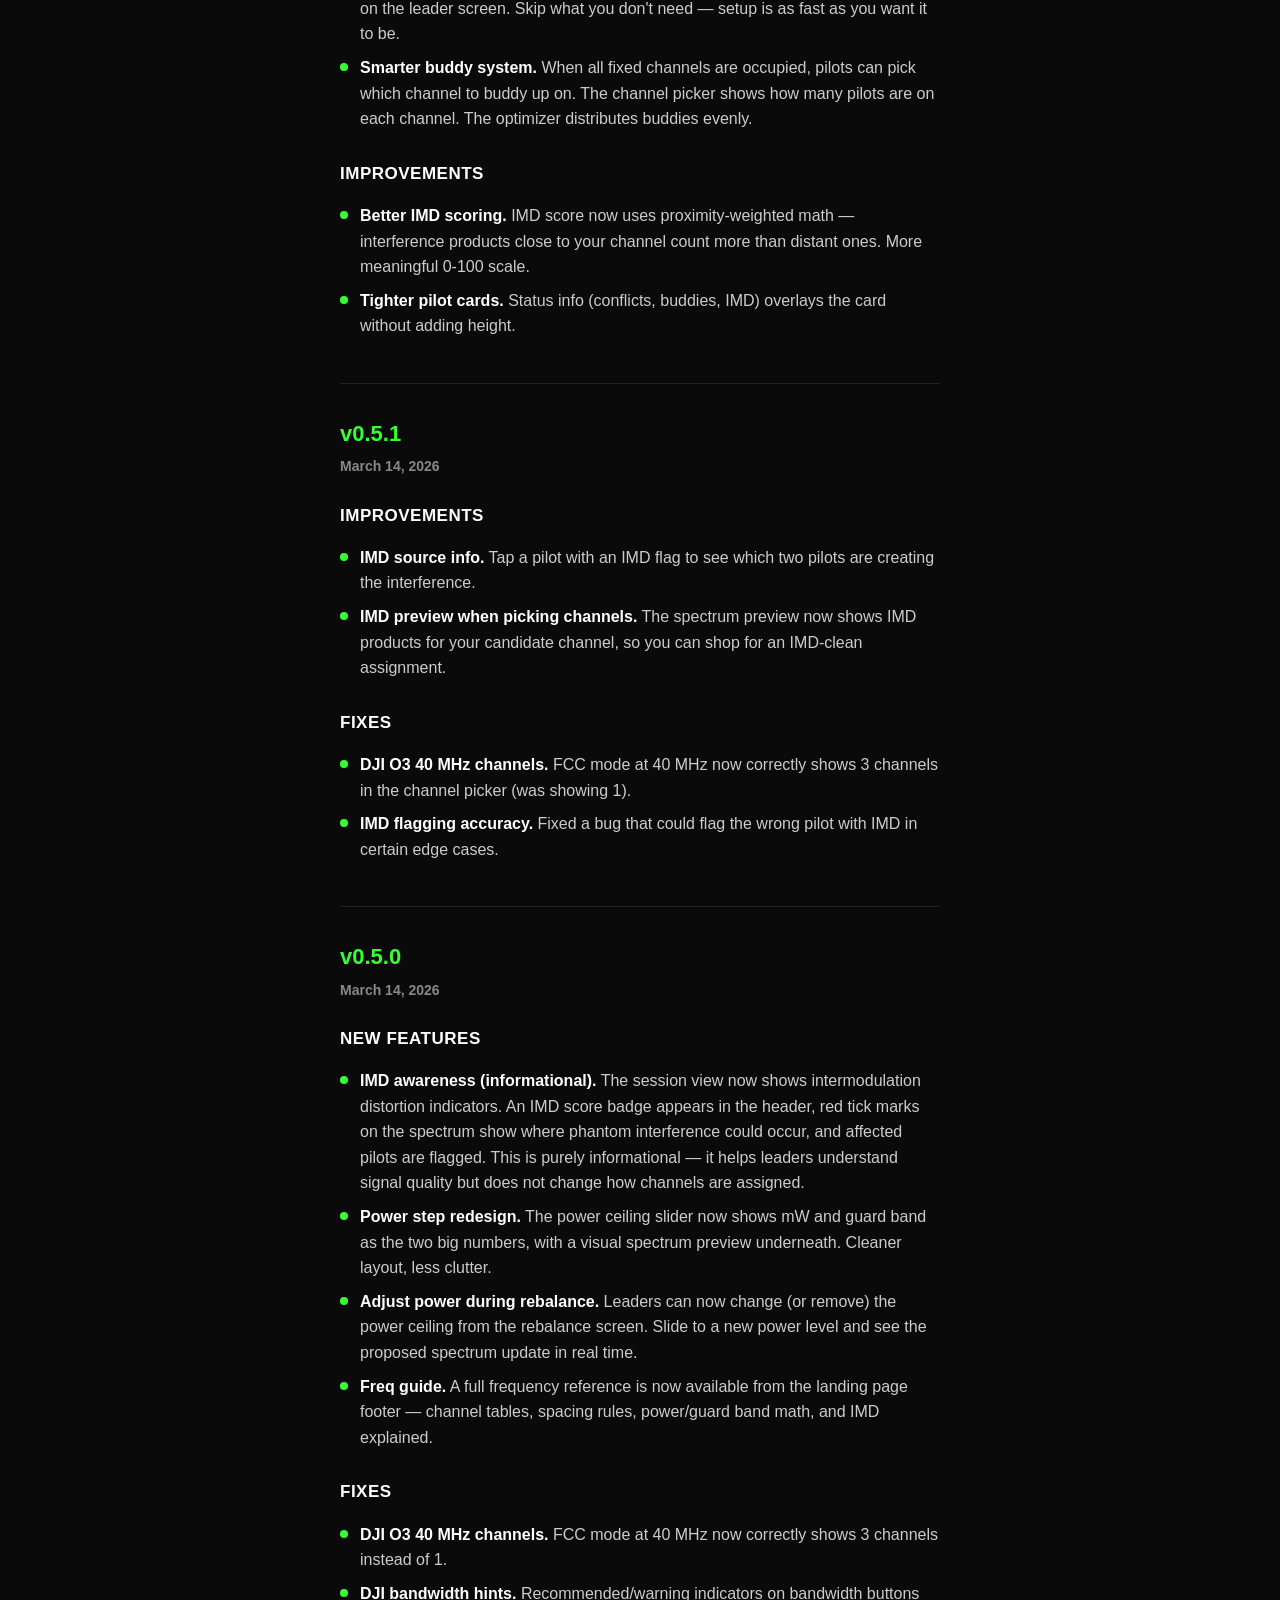
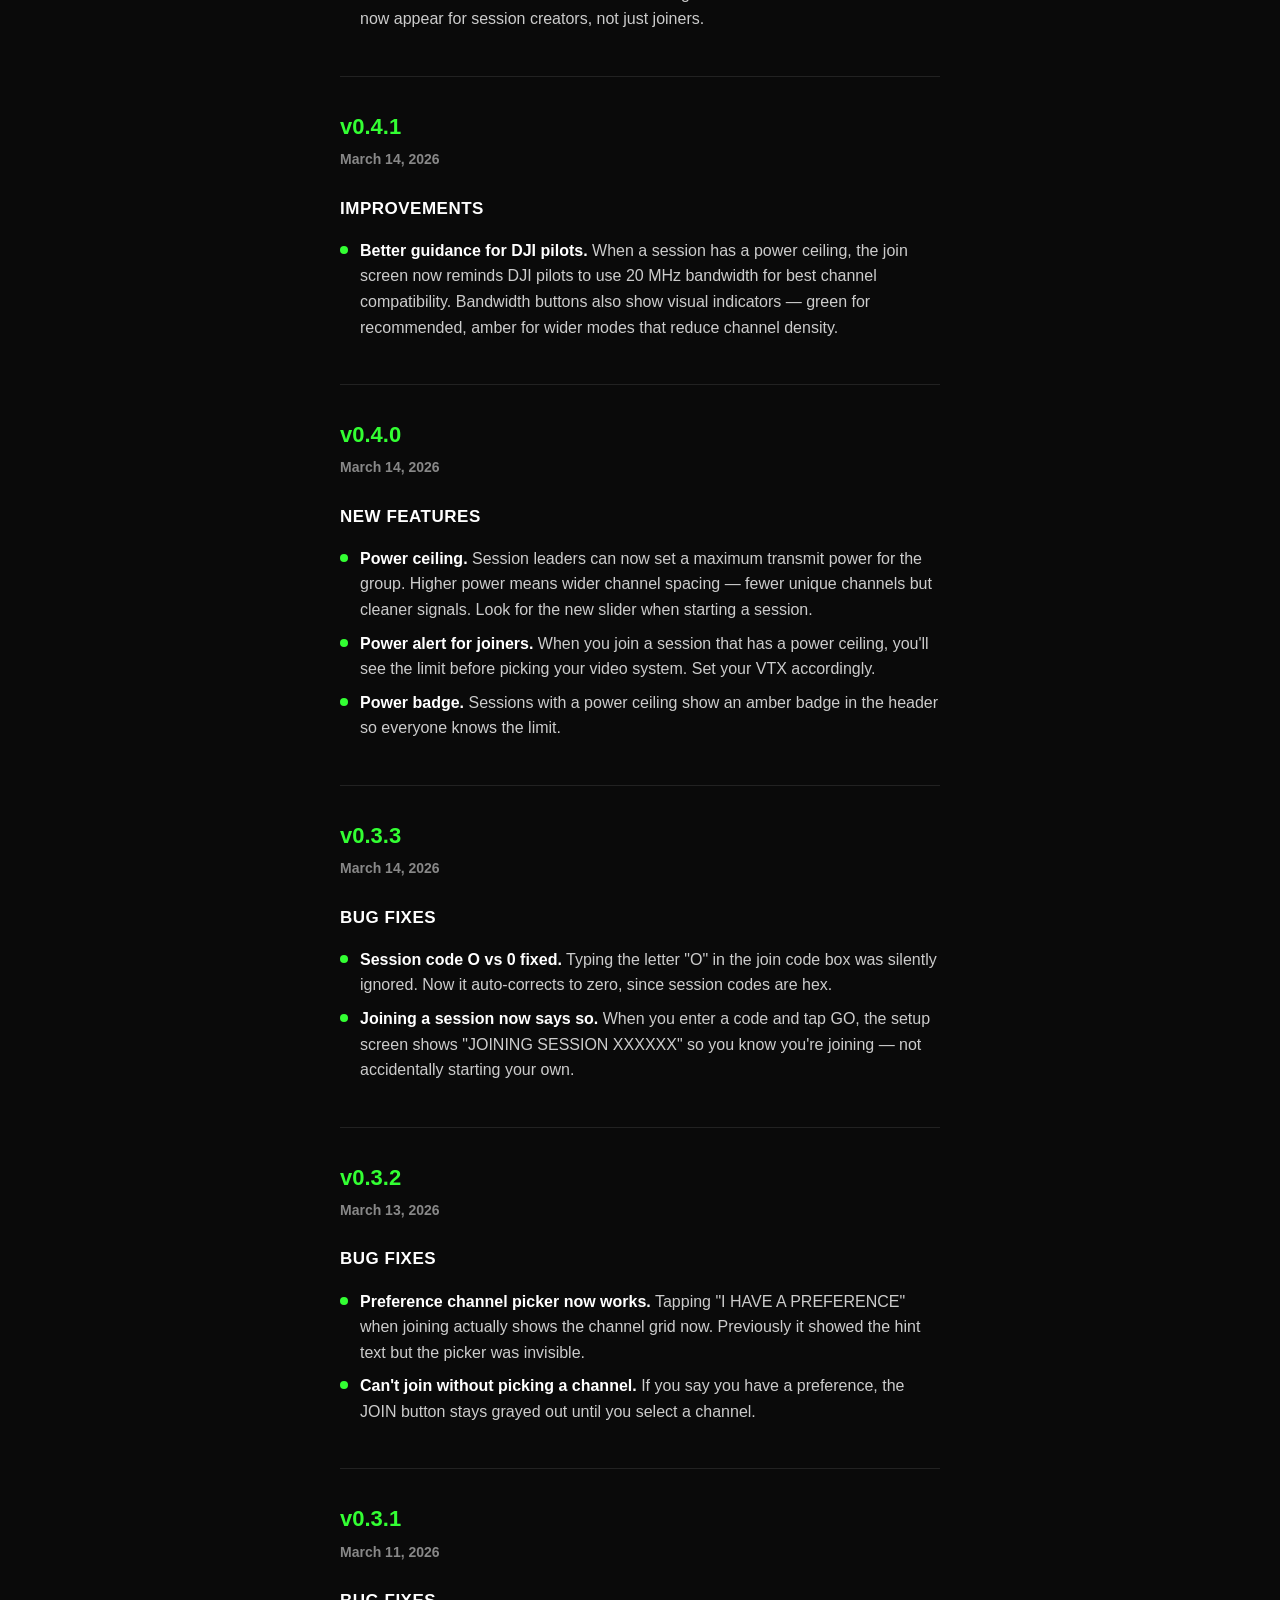
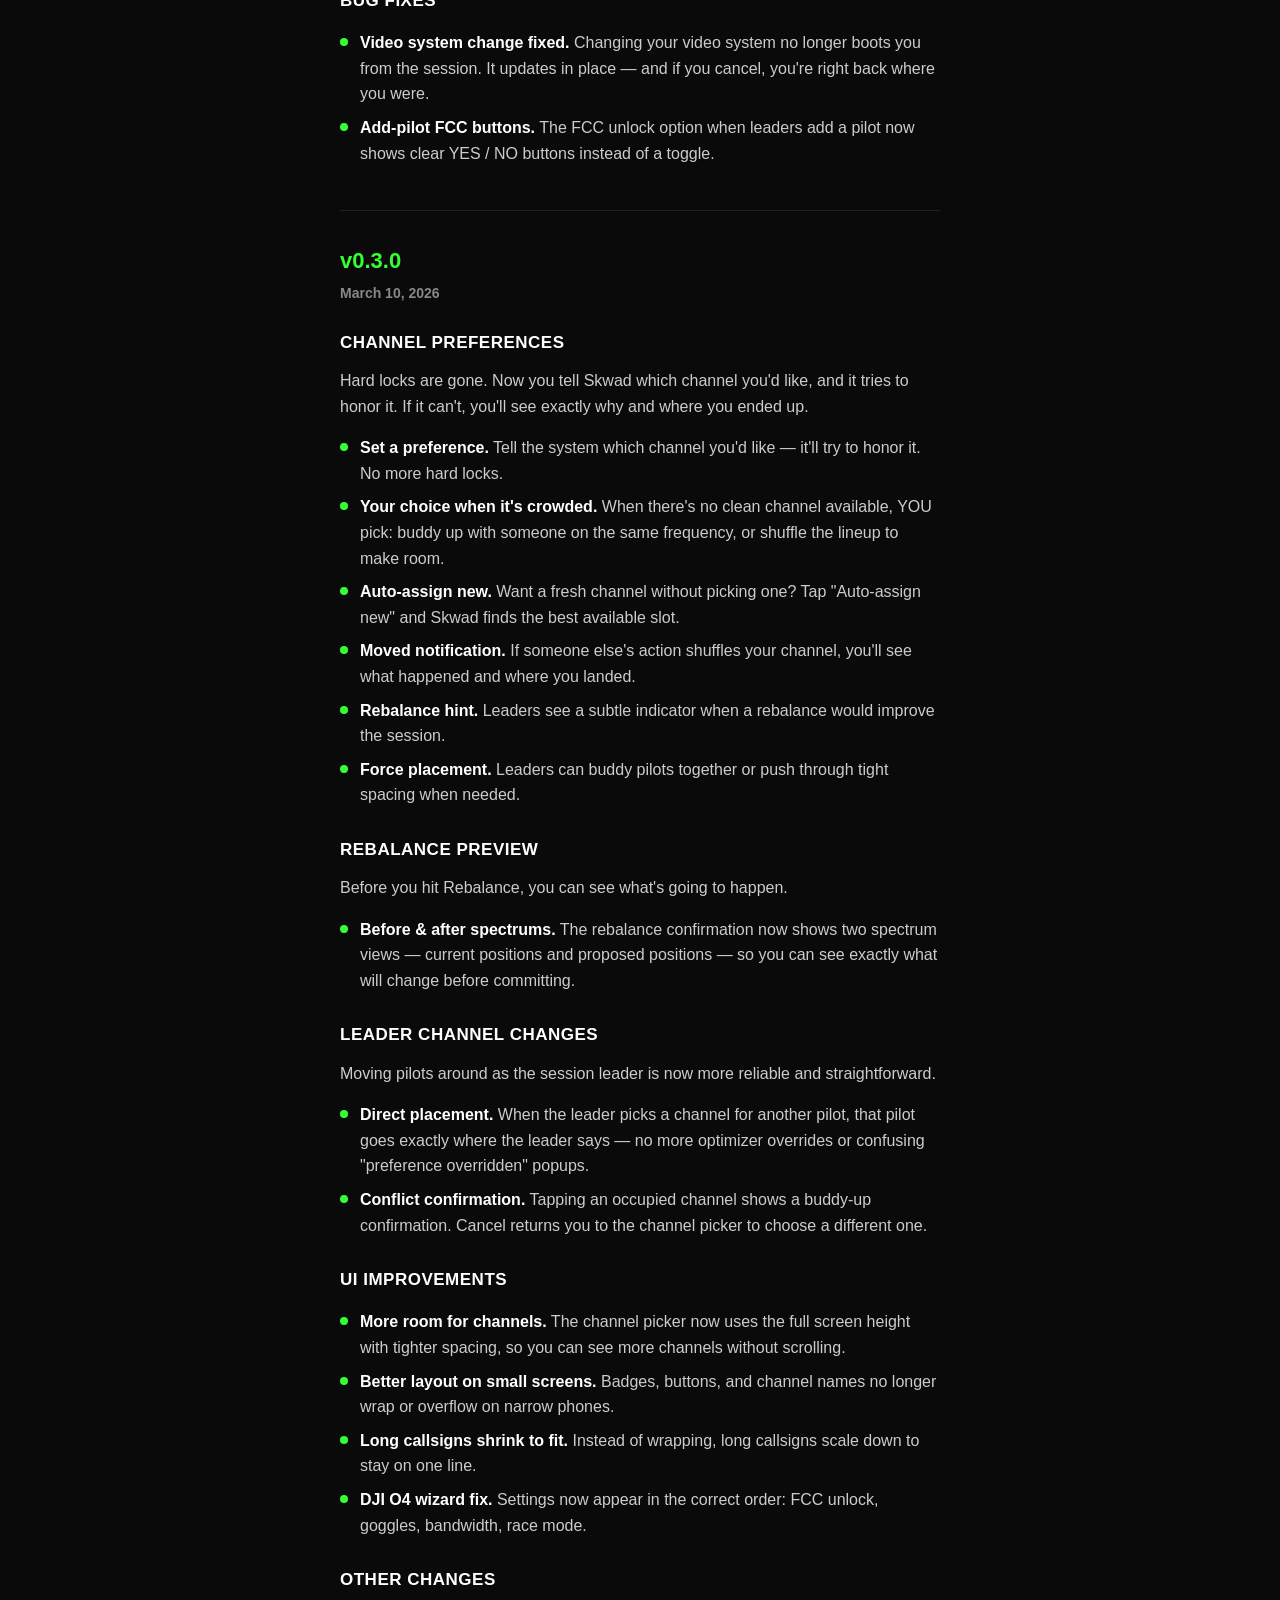
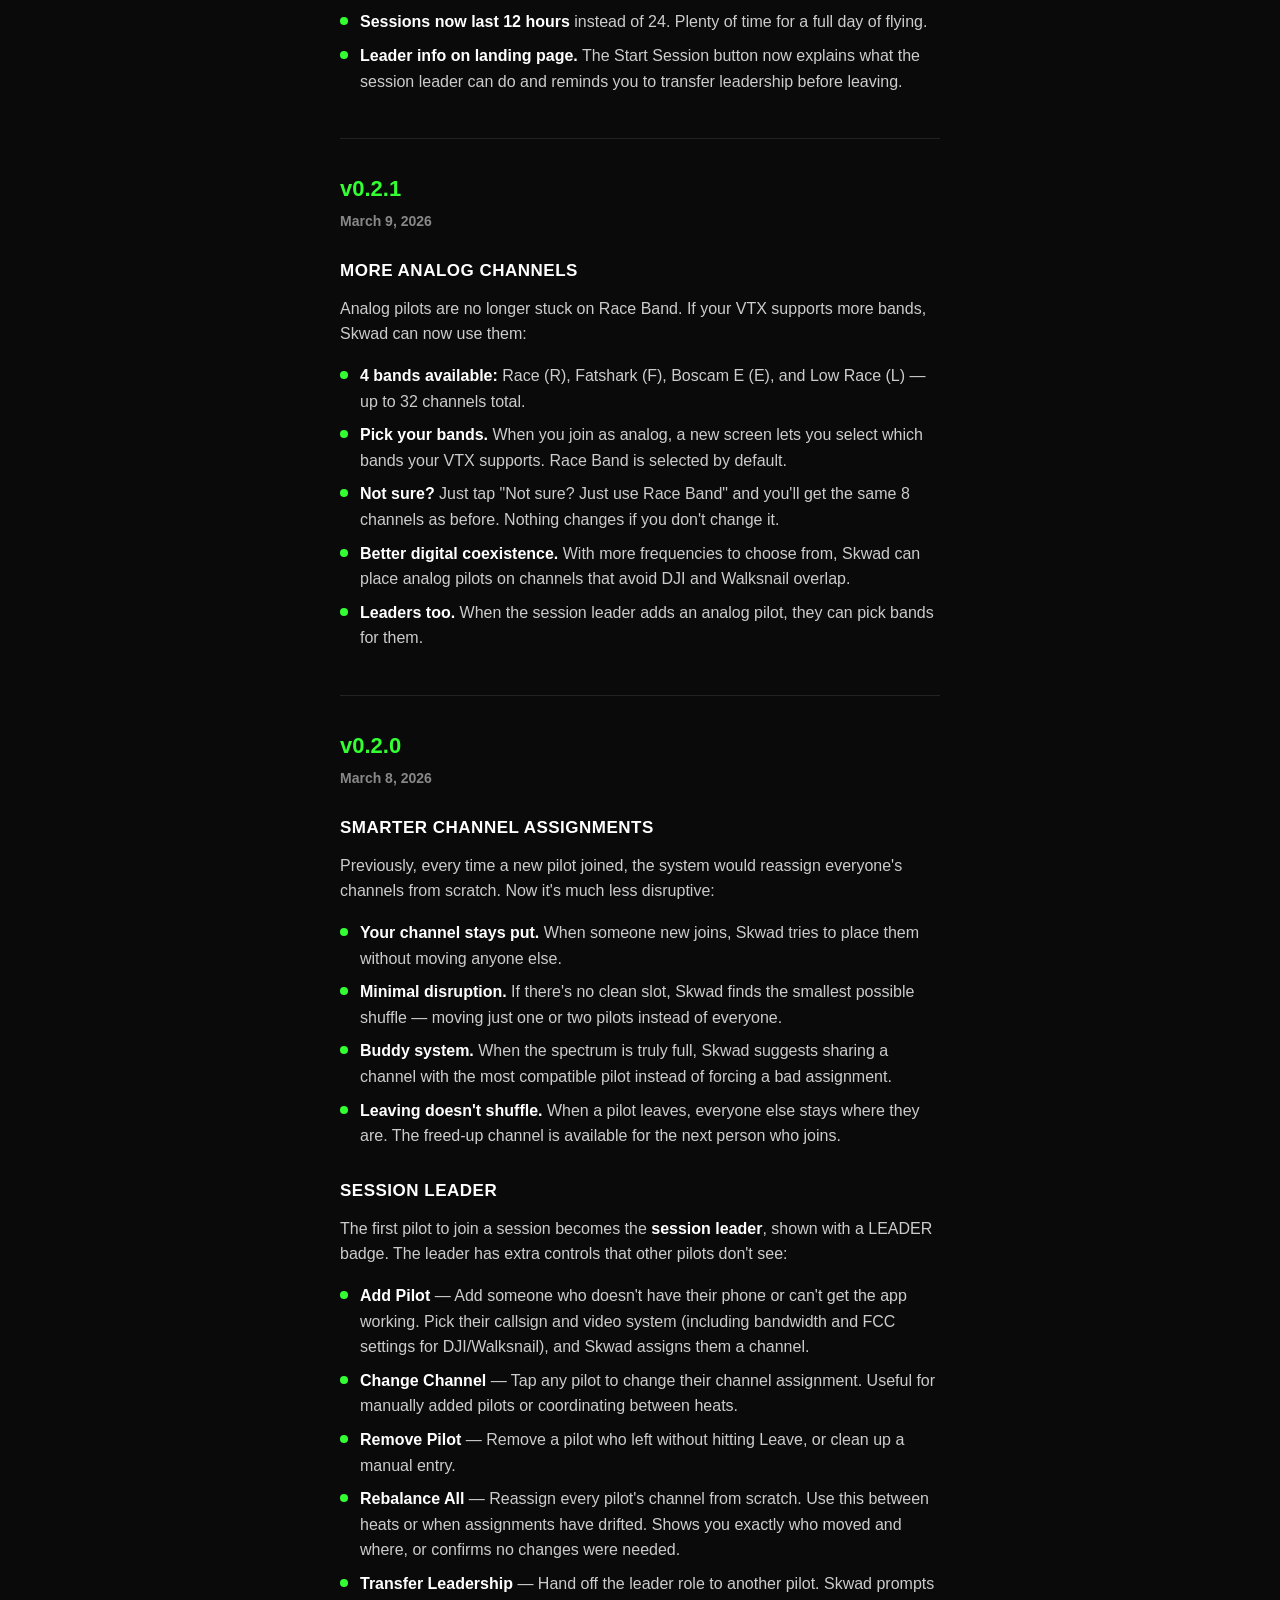
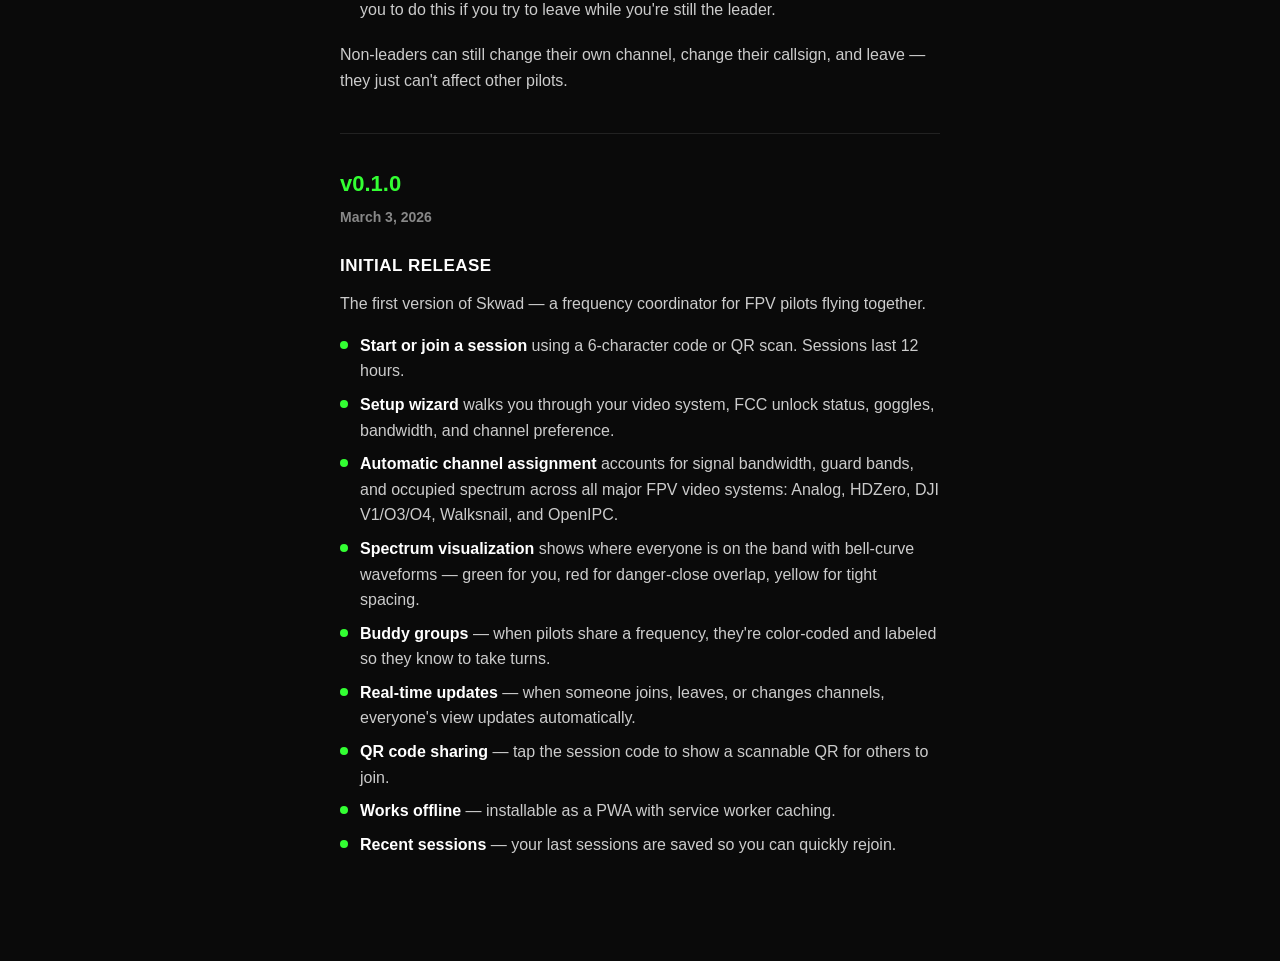
==== commit d74930e8: "chore: bump to v0.7.0, update changelogs for spotter role" ====
--- a/static/changelog.html
+++ b/static/changelog.html
@@ -119,6 +119,18 @@
     <h1 data-i18n="CHANGELOG_H1">What's New</h1>
 
     <div class="version">
+      <div class="version-header">v0.7.0</div>
+      <div class="version-date">March 28, 2026</div>
+
+      <h3>New</h3>
+      <ul>
+        <li><strong>Spotter mode.</strong> Join a session as a spotter — watch the action without taking up a frequency slot. Spotters can still lead sessions, manage pilots, and switch to a flying video system whenever they're ready to fly.</li>
+      </ul>
+    </div>
+
+    <hr class="divider">
+
+    <div class="version">
       <div class="version-header">v0.6.3</div>
       <div class="version-date">March 27, 2026</div>
 
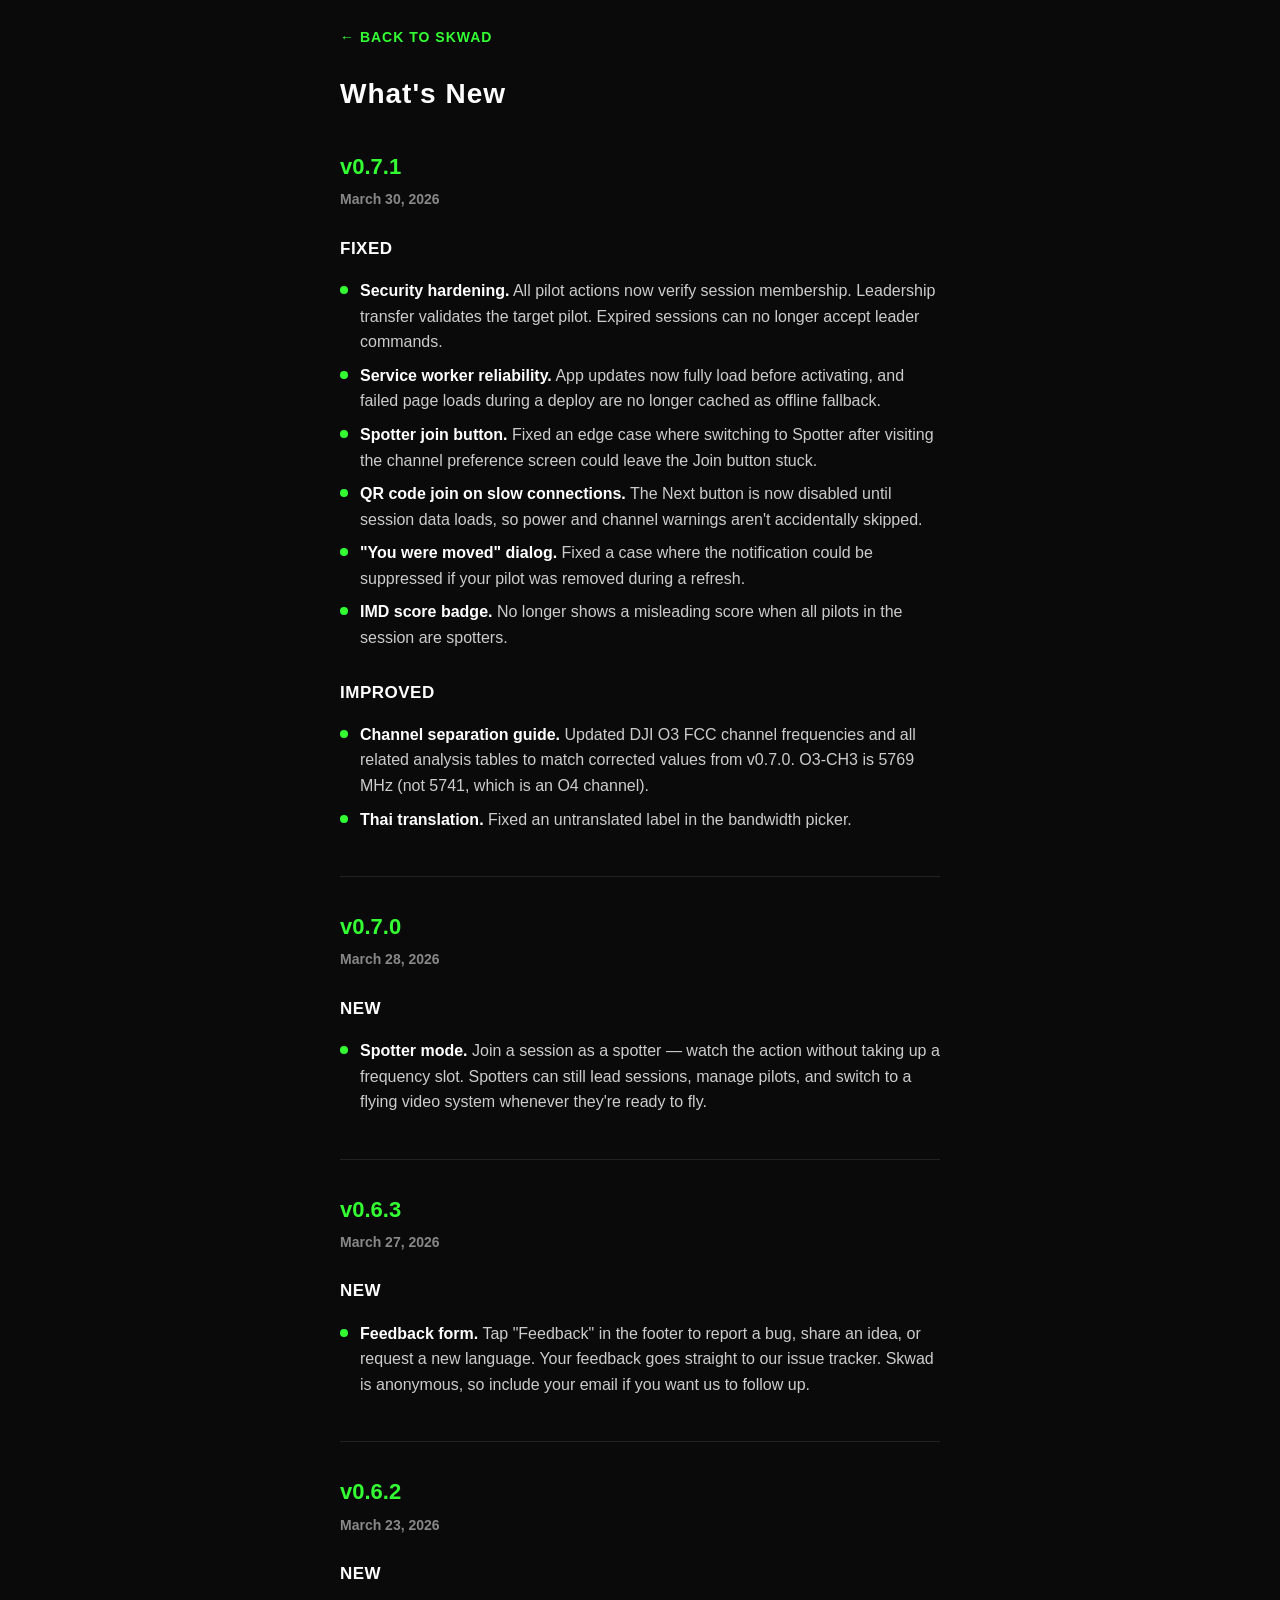
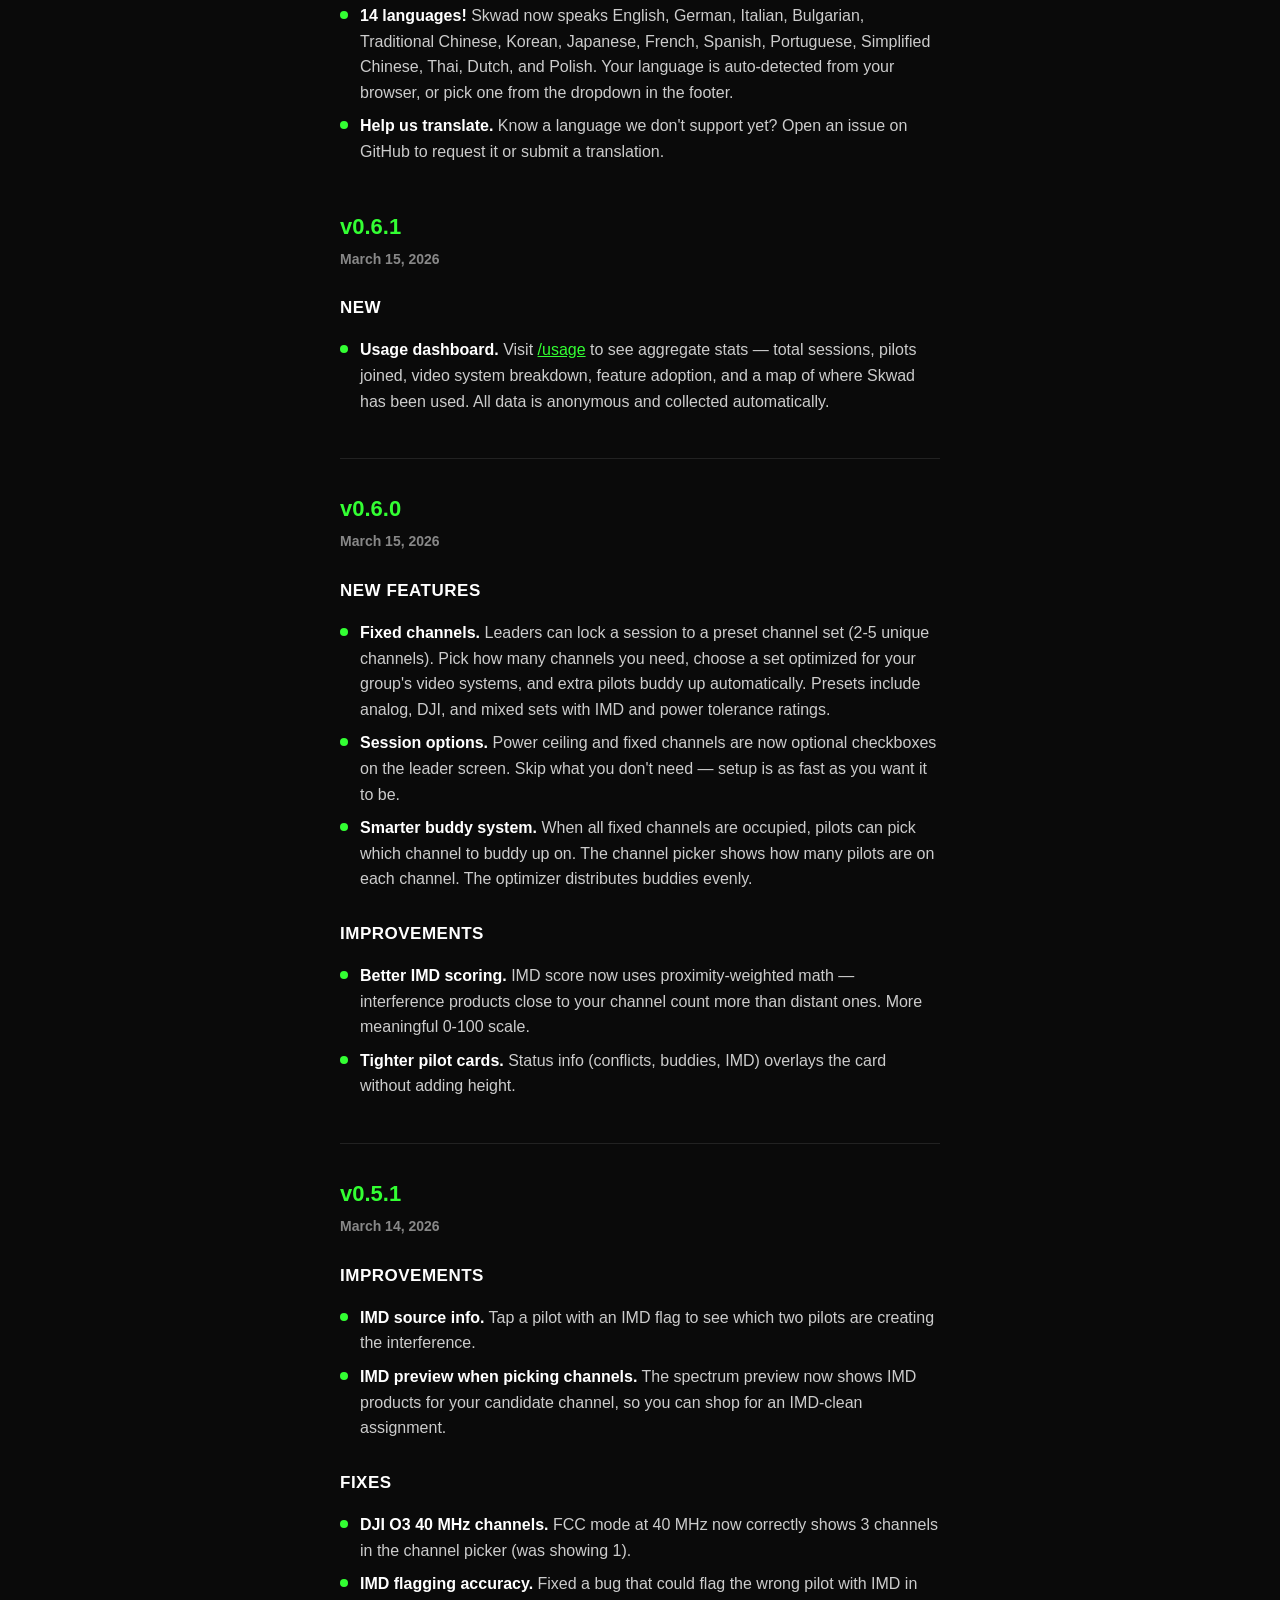
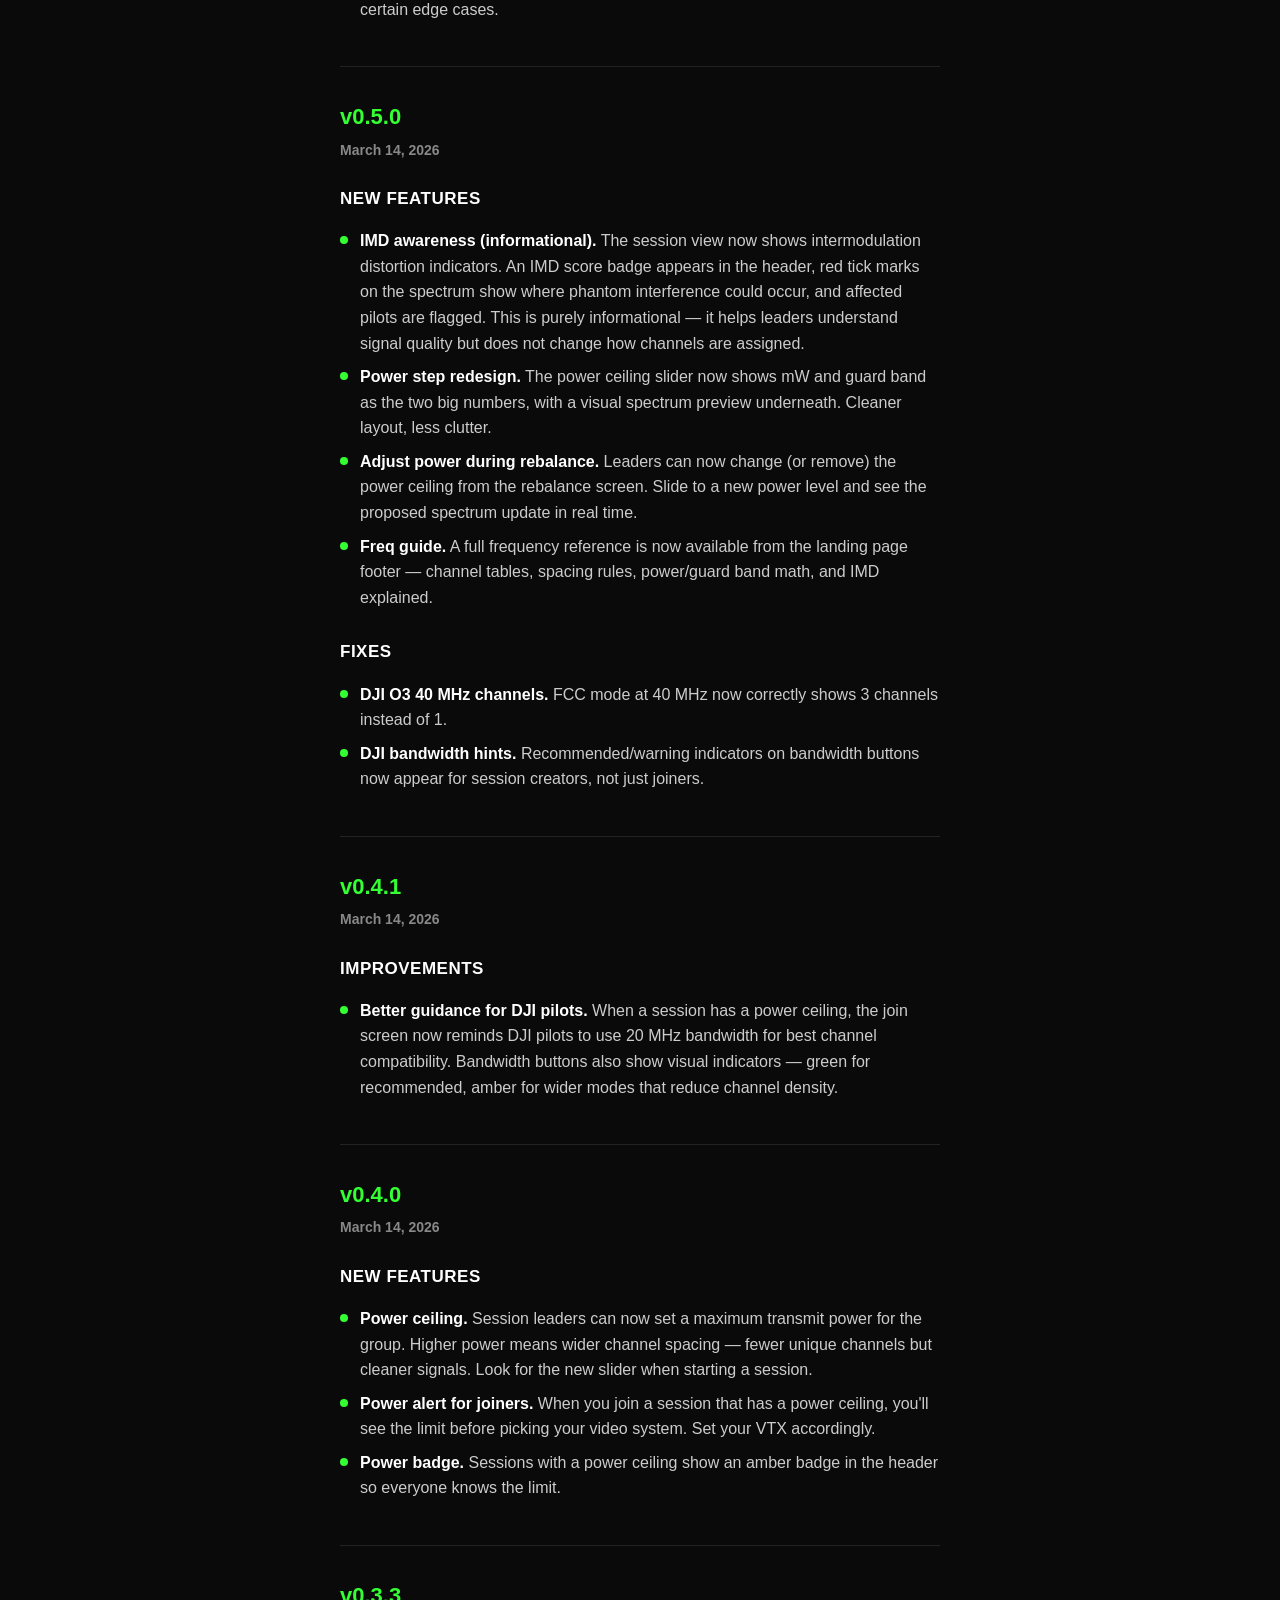
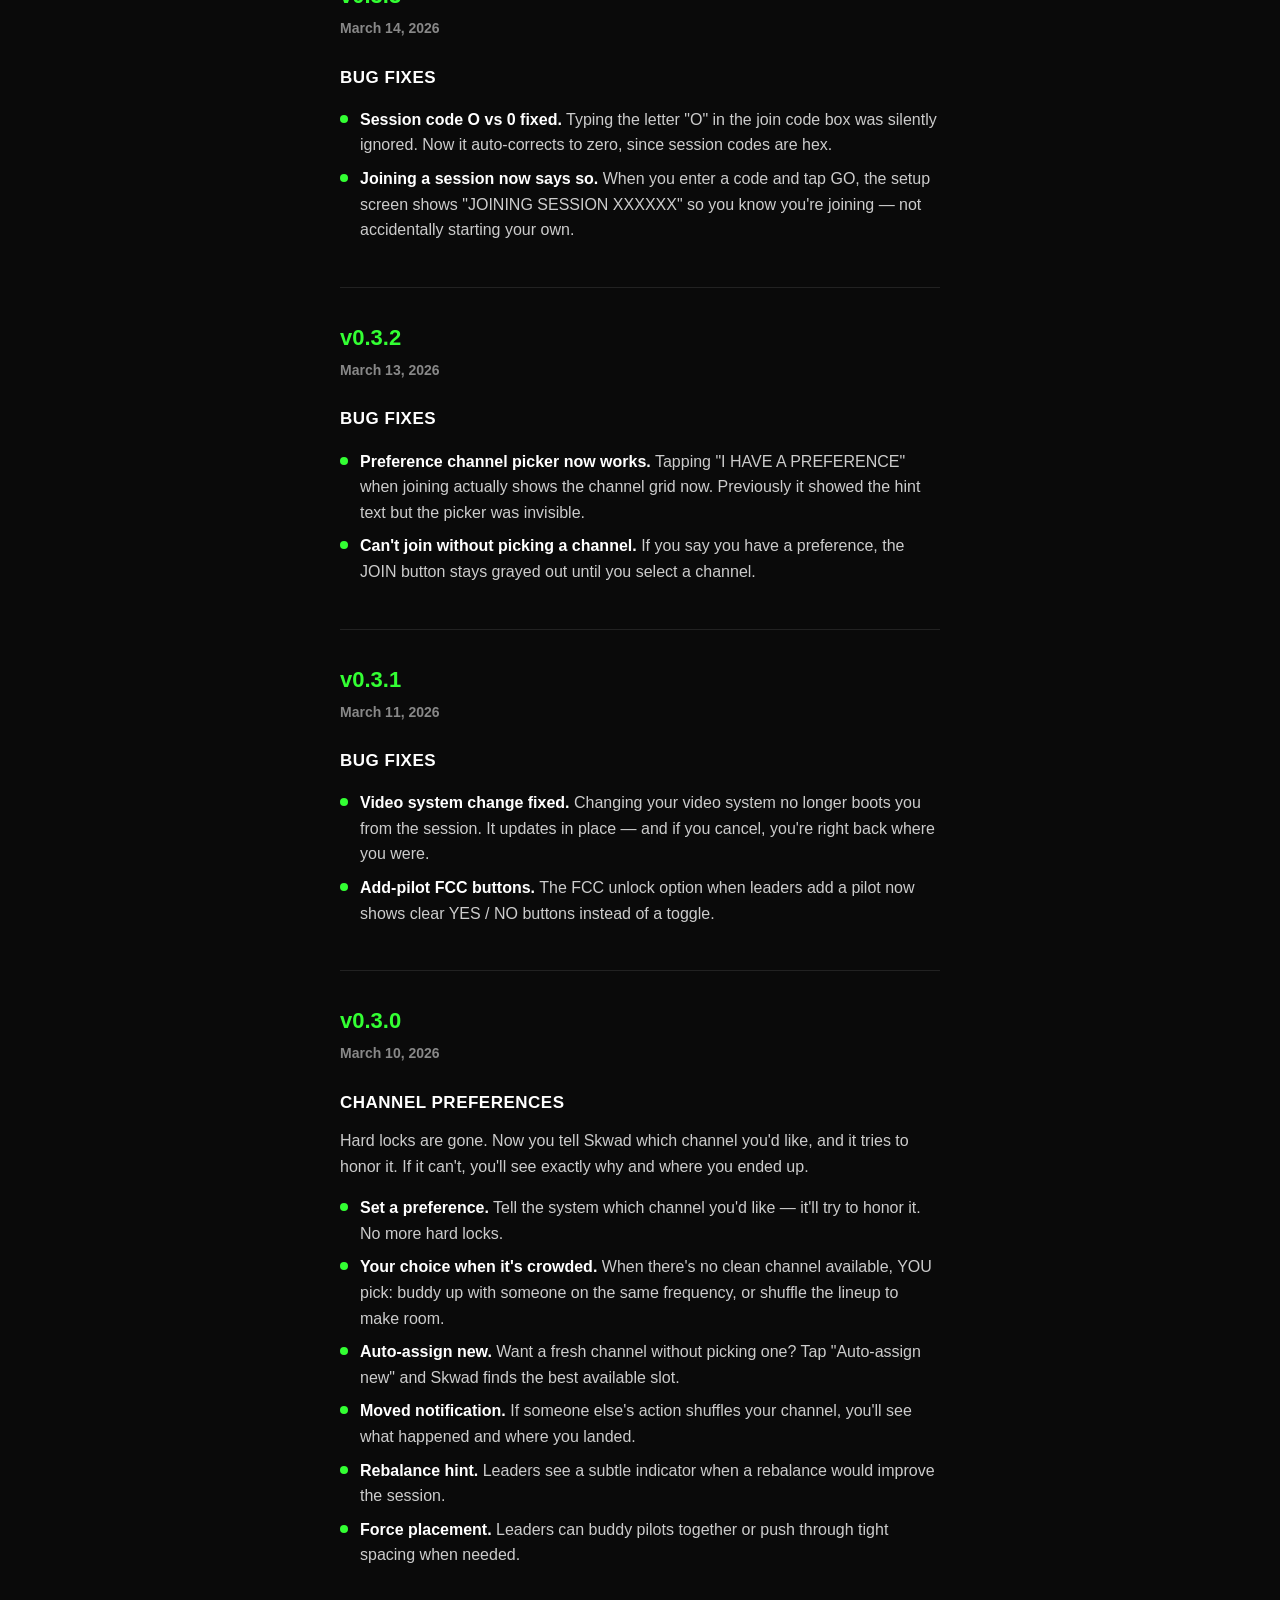
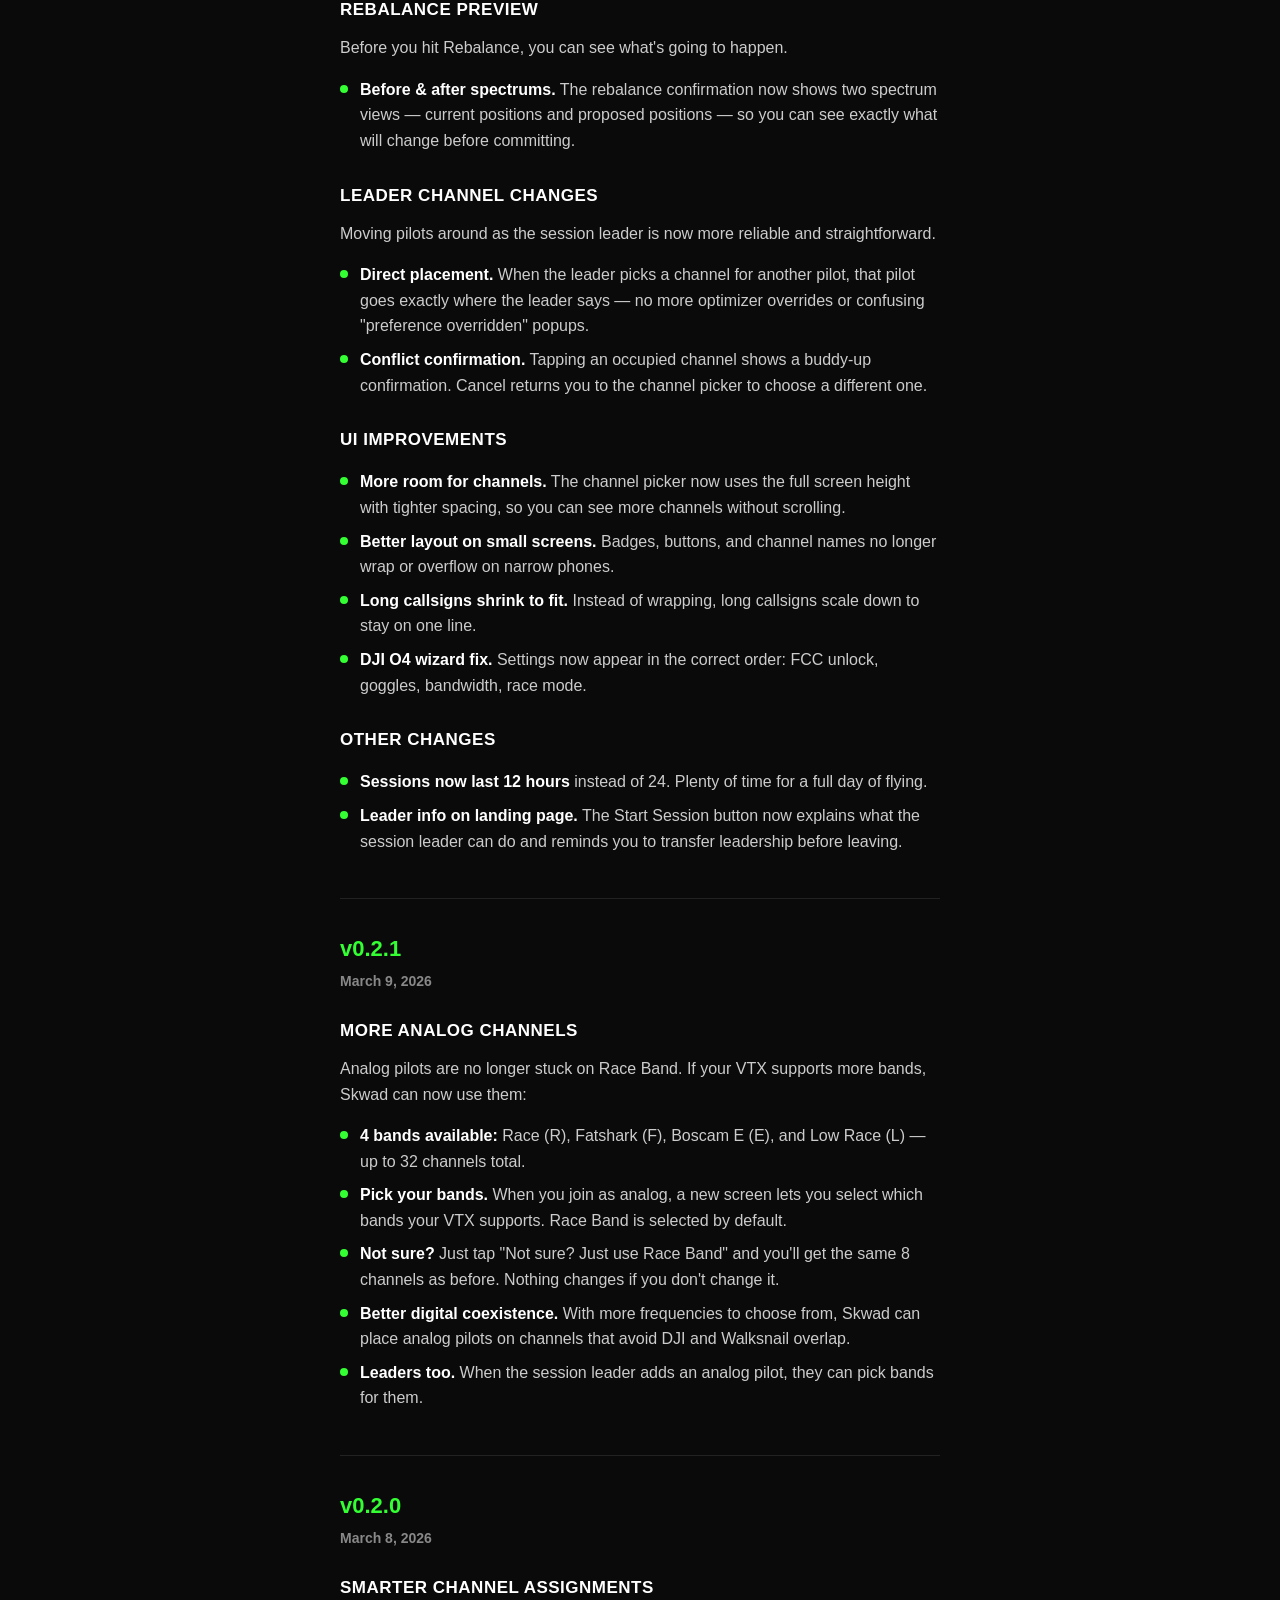
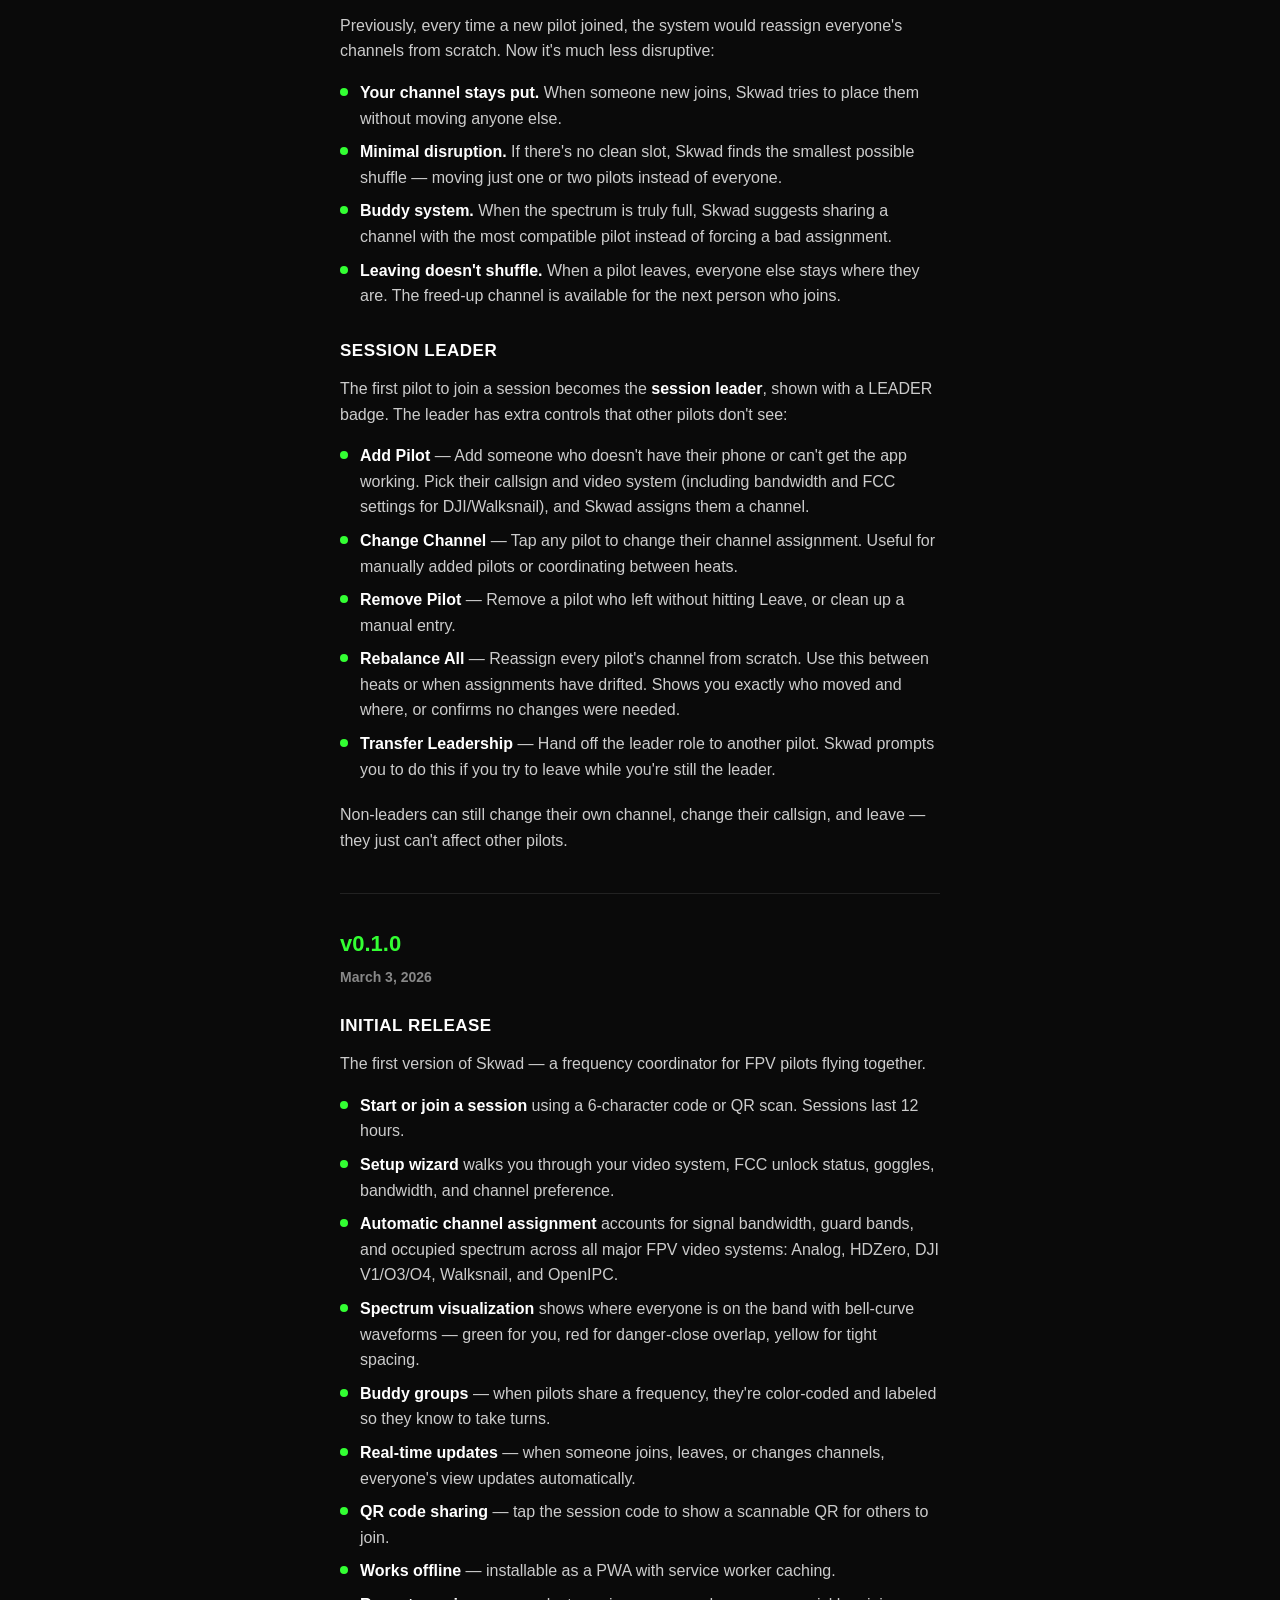
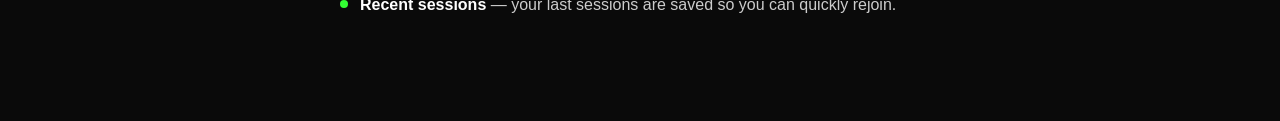
==== commit 69be2529: "chore: bump to v0.7.1, update changelogs for code review fixes" ====
--- a/static/changelog.html
+++ b/static/changelog.html
@@ -119,6 +119,29 @@
     <h1 data-i18n="CHANGELOG_H1">What's New</h1>
 
     <div class="version">
+      <div class="version-header">v0.7.1</div>
+      <div class="version-date">March 30, 2026</div>
+
+      <h3>Fixed</h3>
+      <ul>
+        <li><strong>Security hardening.</strong> All pilot actions now verify session membership. Leadership transfer validates the target pilot. Expired sessions can no longer accept leader commands.</li>
+        <li><strong>Service worker reliability.</strong> App updates now fully load before activating, and failed page loads during a deploy are no longer cached as offline fallback.</li>
+        <li><strong>Spotter join button.</strong> Fixed an edge case where switching to Spotter after visiting the channel preference screen could leave the Join button stuck.</li>
+        <li><strong>QR code join on slow connections.</strong> The Next button is now disabled until session data loads, so power and channel warnings aren't accidentally skipped.</li>
+        <li><strong>"You were moved" dialog.</strong> Fixed a case where the notification could be suppressed if your pilot was removed during a refresh.</li>
+        <li><strong>IMD score badge.</strong> No longer shows a misleading score when all pilots in the session are spotters.</li>
+      </ul>
+
+      <h3>Improved</h3>
+      <ul>
+        <li><strong>Channel separation guide.</strong> Updated DJI O3 FCC channel frequencies and all related analysis tables to match corrected values from v0.7.0. O3-CH3 is 5769 MHz (not 5741, which is an O4 channel).</li>
+        <li><strong>Thai translation.</strong> Fixed an untranslated label in the bandwidth picker.</li>
+      </ul>
+    </div>
+
+    <hr class="divider">
+
+    <div class="version">
       <div class="version-header">v0.7.0</div>
       <div class="version-date">March 28, 2026</div>
 
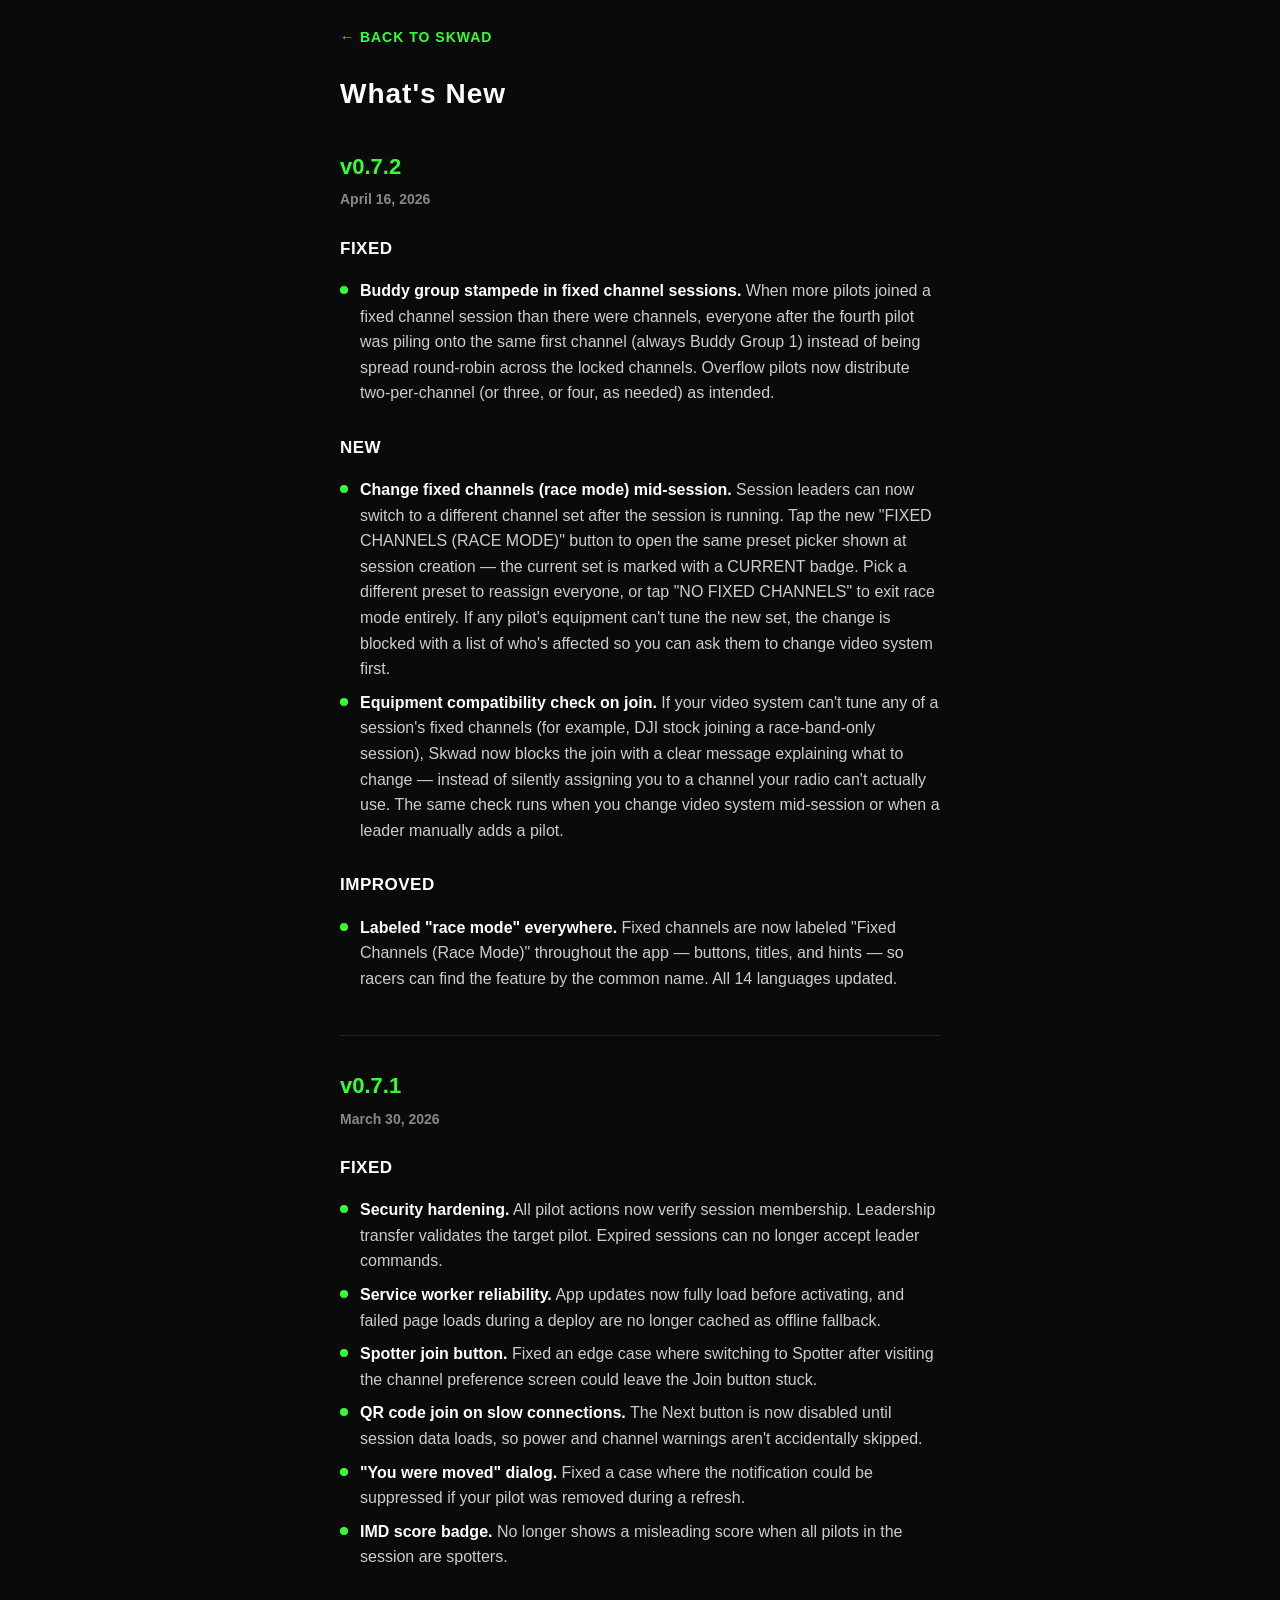
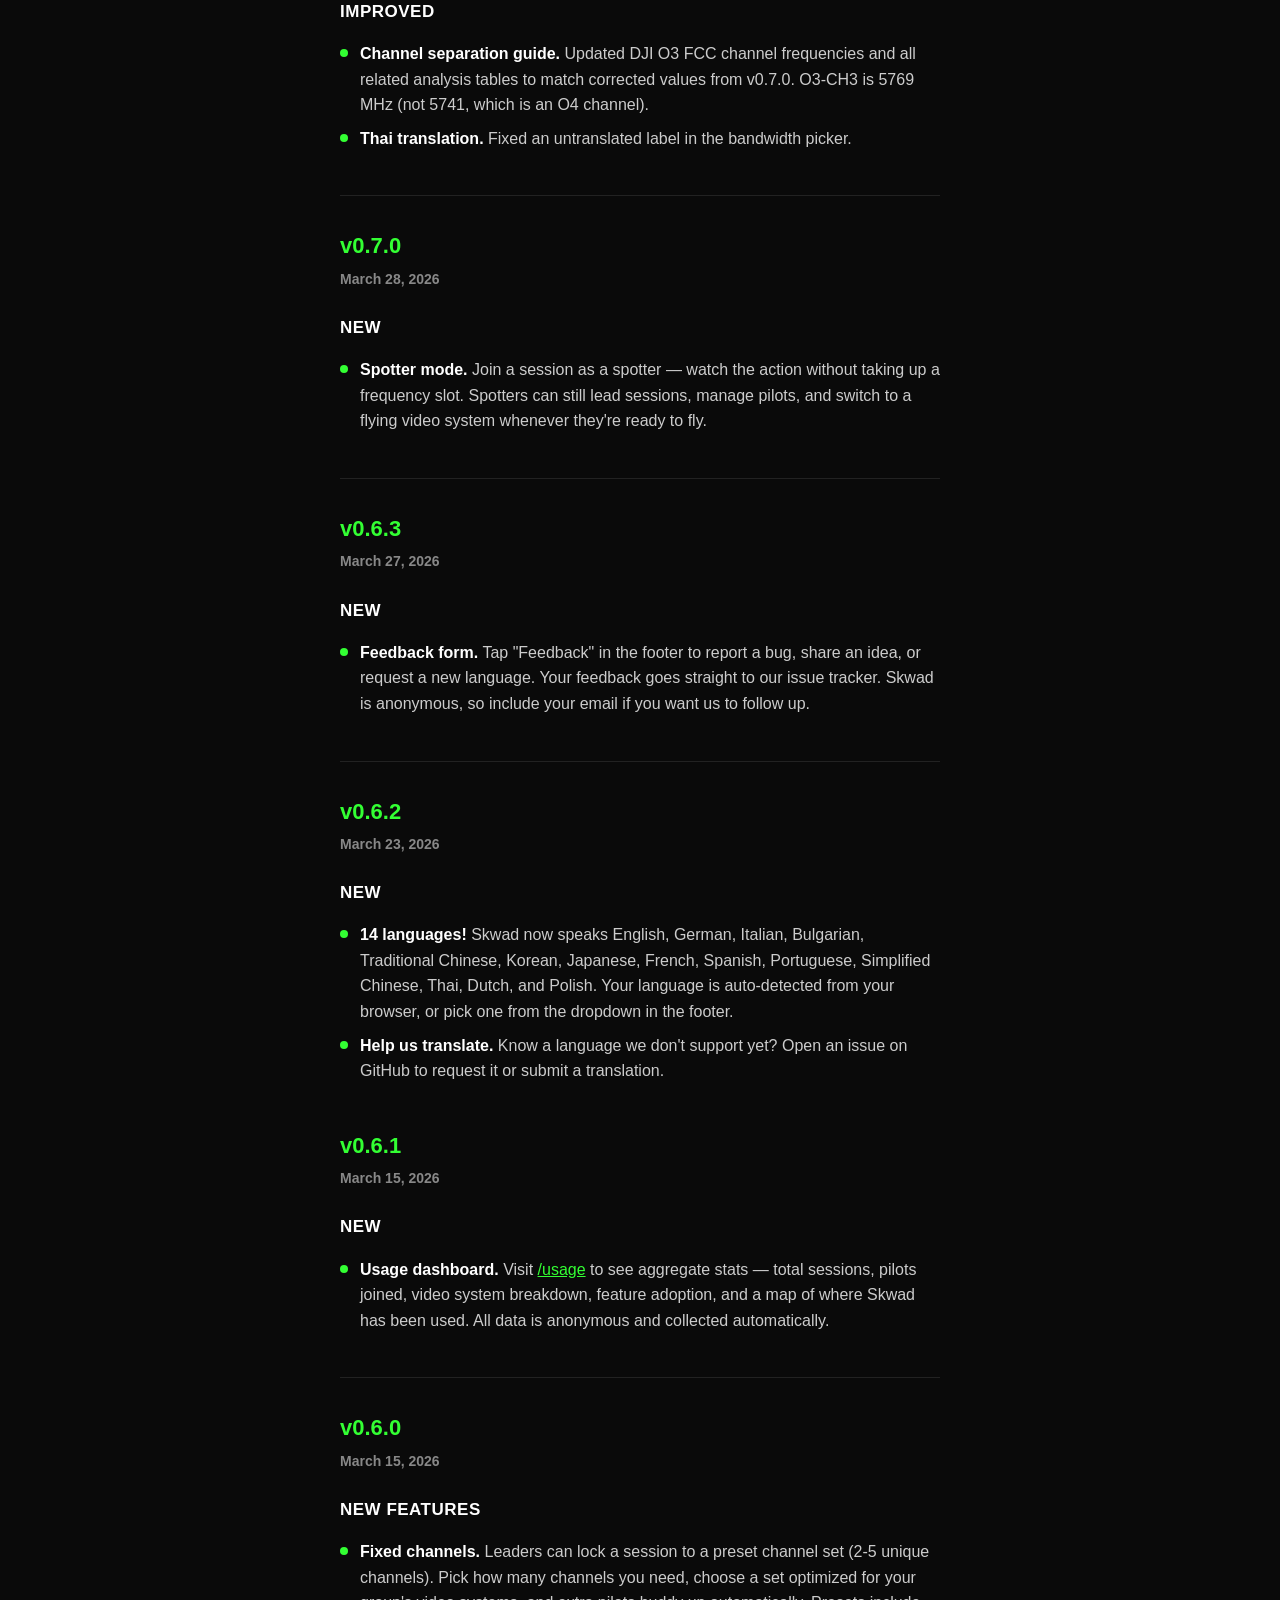
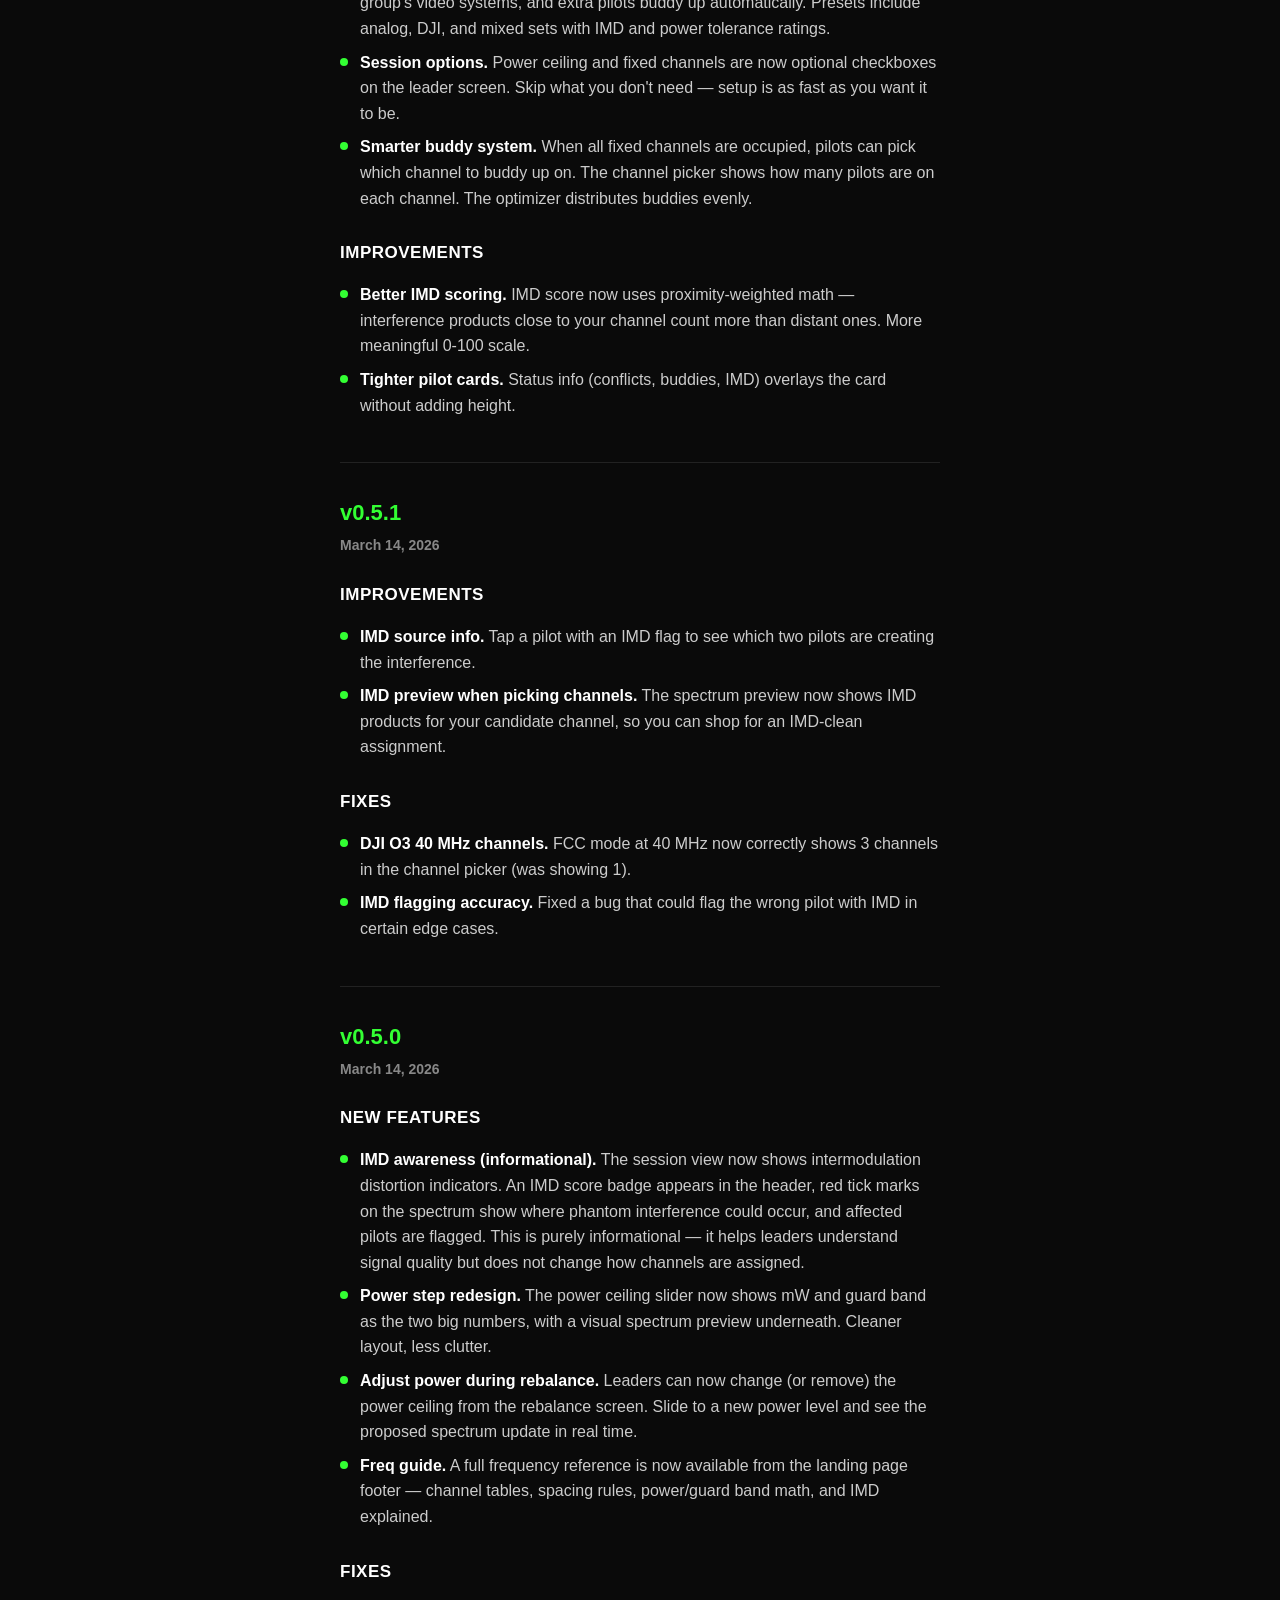
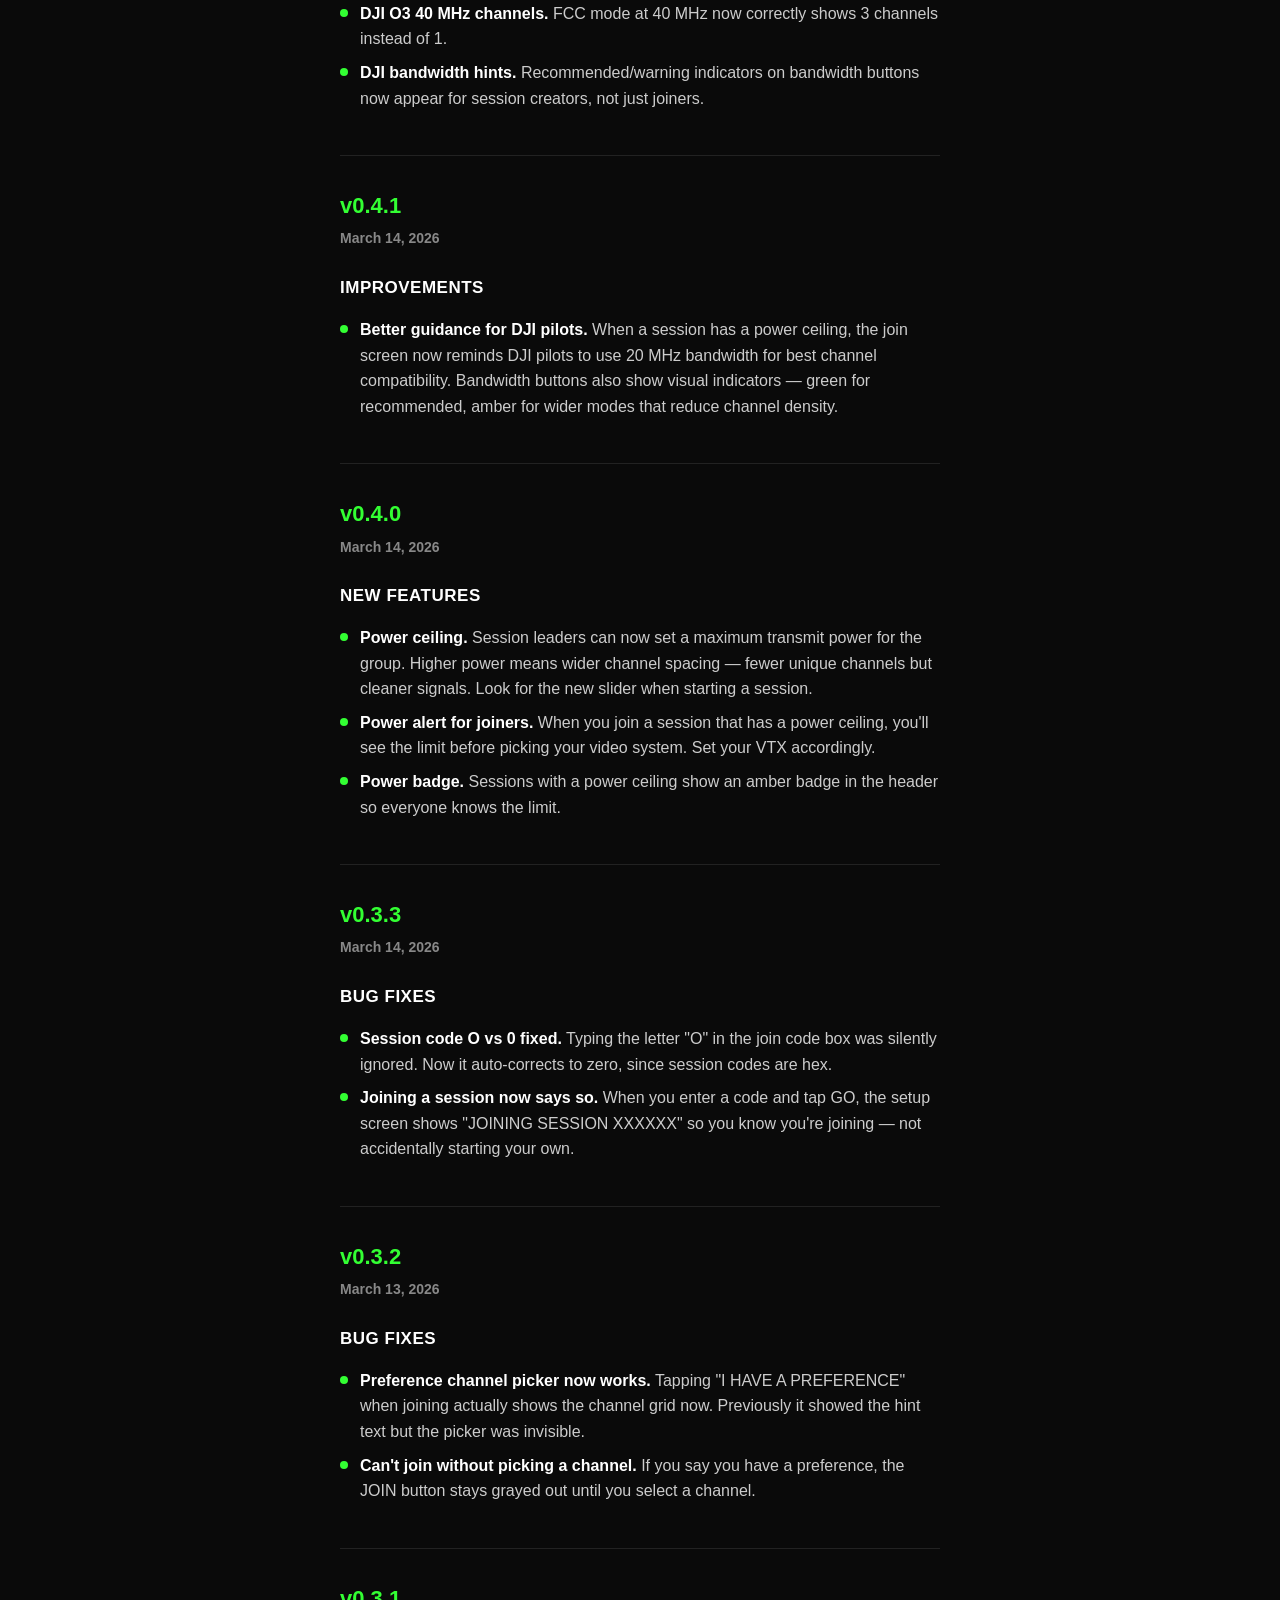
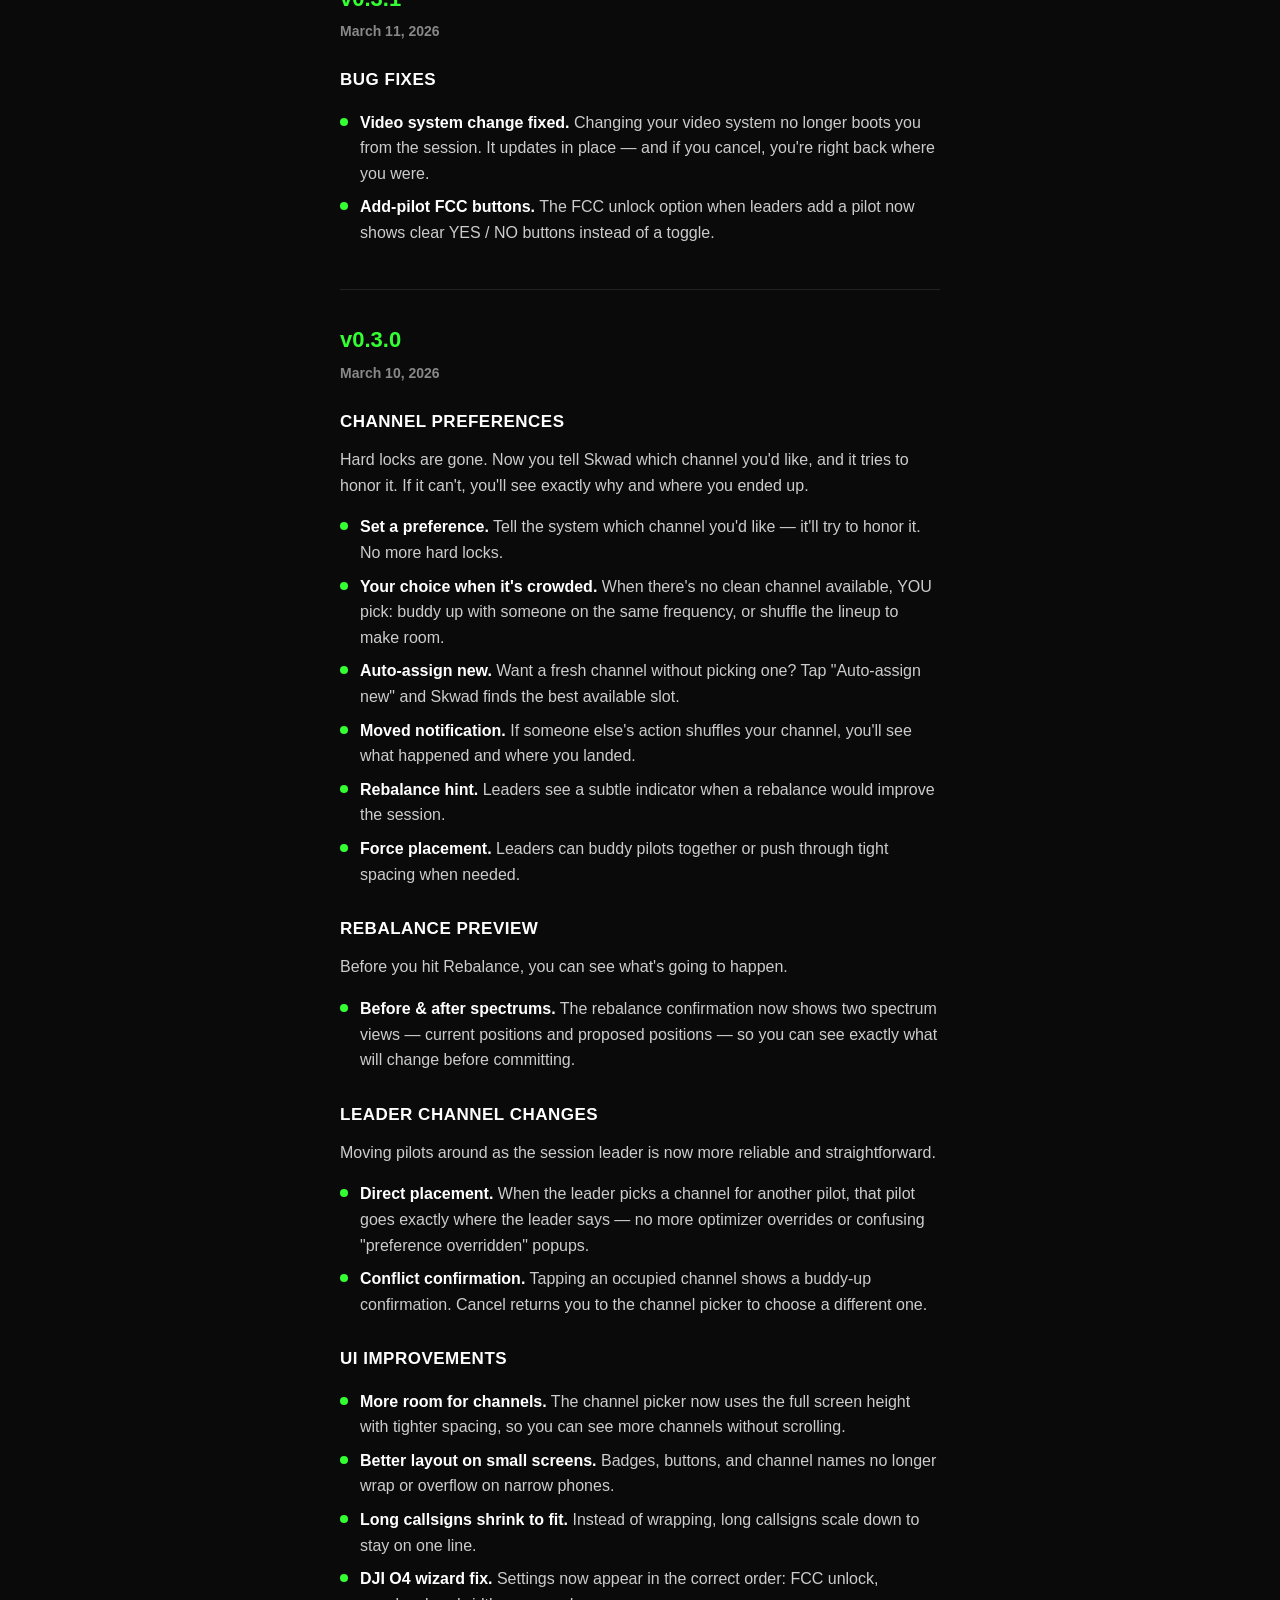
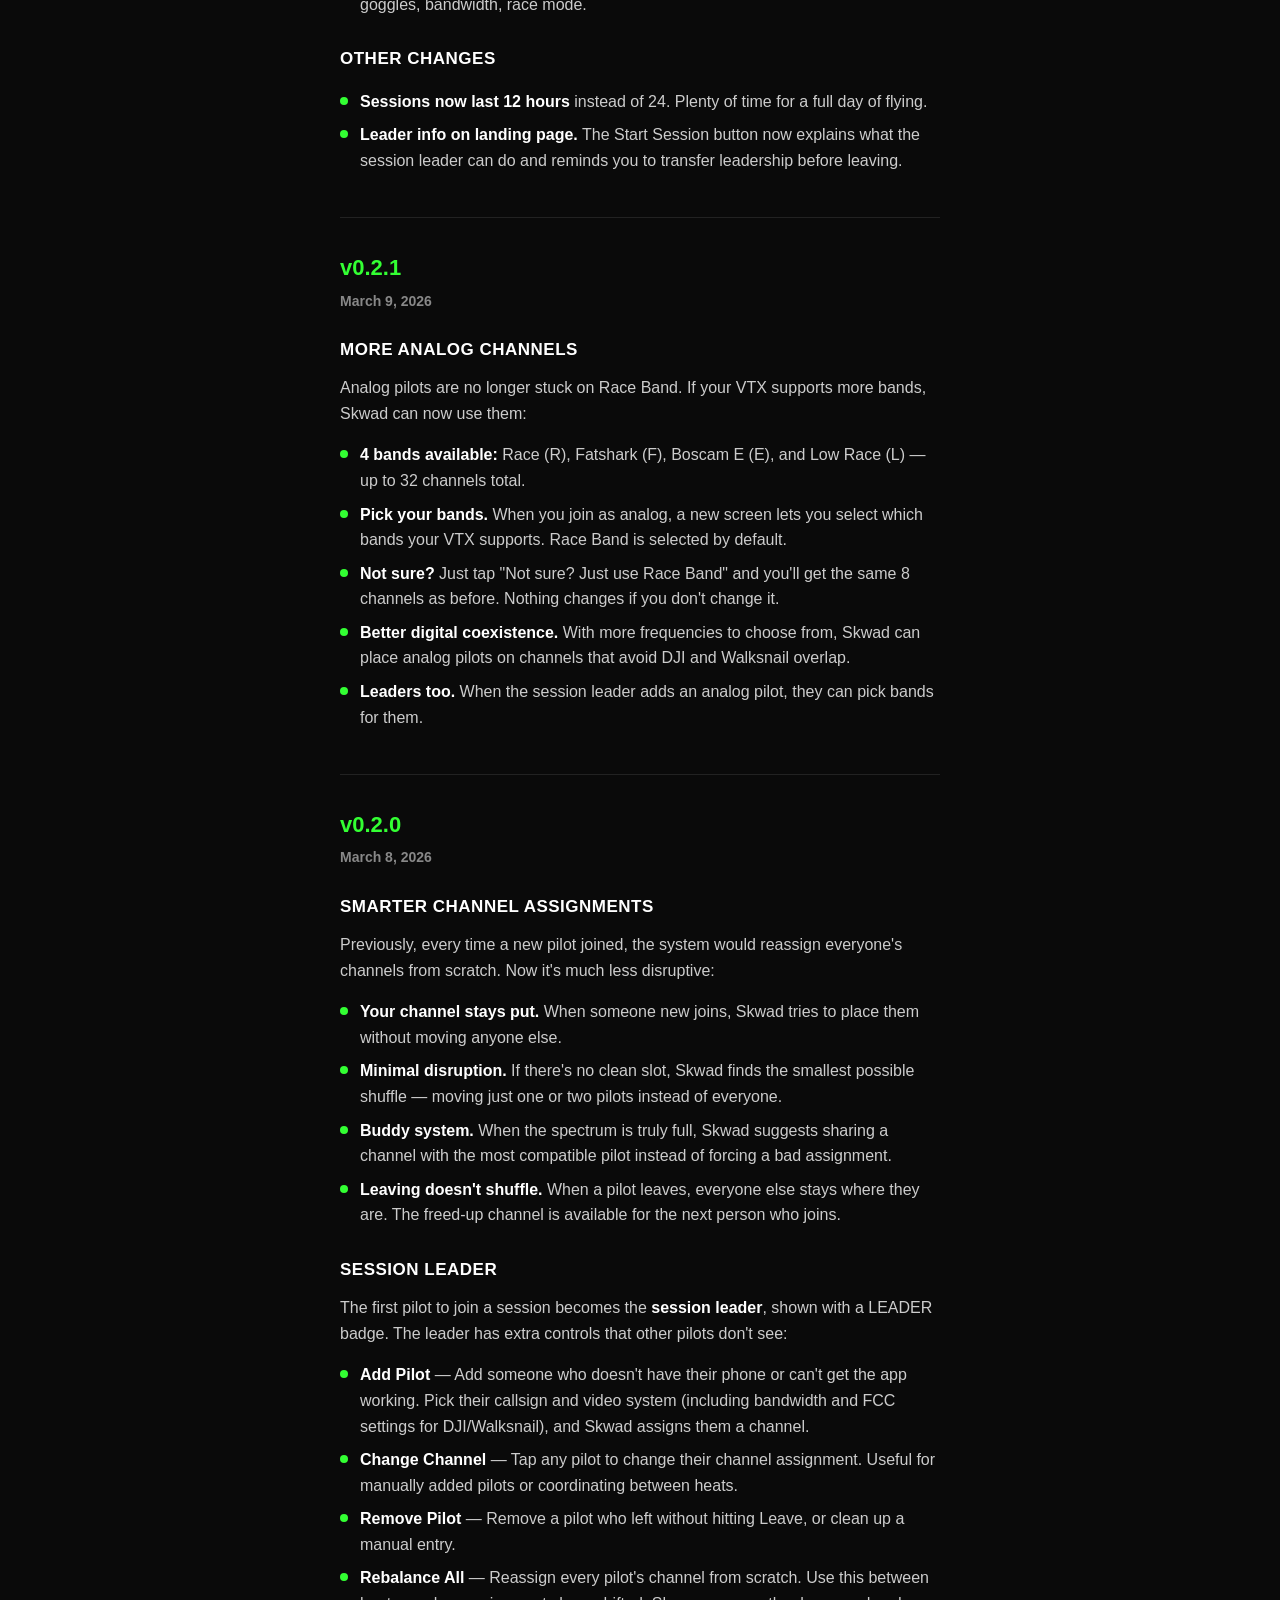
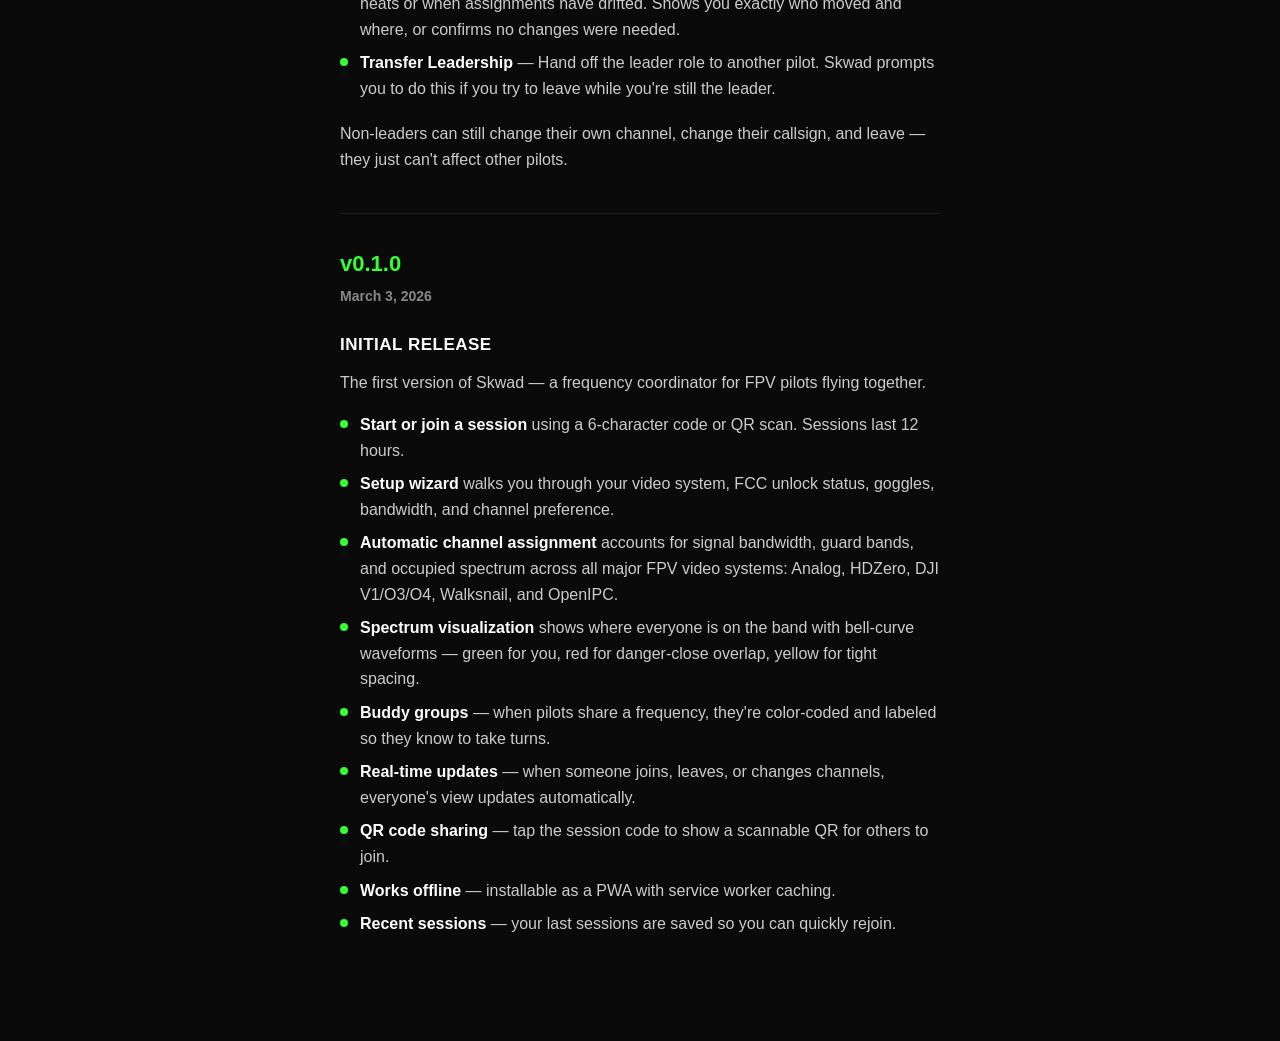
==== commit 1f0d3a5d: "feat: leader can change fixed channels mid-session + fix buddy stampede (v0.7.2) Fixes a bug in fixe" ====
--- a/static/changelog.html
+++ b/static/changelog.html
@@ -119,6 +119,29 @@
     <h1 data-i18n="CHANGELOG_H1">What's New</h1>
 
     <div class="version">
+      <div class="version-header">v0.7.2</div>
+      <div class="version-date">April 16, 2026</div>
+
+      <h3>Fixed</h3>
+      <ul>
+        <li><strong>Buddy group stampede in fixed channel sessions.</strong> When more pilots joined a fixed channel session than there were channels, everyone after the fourth pilot was piling onto the same first channel (always Buddy Group 1) instead of being spread round-robin across the locked channels. Overflow pilots now distribute two-per-channel (or three, or four, as needed) as intended.</li>
+      </ul>
+
+      <h3>New</h3>
+      <ul>
+        <li><strong>Change fixed channels (race mode) mid-session.</strong> Session leaders can now switch to a different channel set after the session is running. Tap the new "FIXED CHANNELS (RACE MODE)" button to open the same preset picker shown at session creation — the current set is marked with a CURRENT badge. Pick a different preset to reassign everyone, or tap "NO FIXED CHANNELS" to exit race mode entirely. If any pilot's equipment can't tune the new set, the change is blocked with a list of who's affected so you can ask them to change video system first.</li>
+        <li><strong>Equipment compatibility check on join.</strong> If your video system can't tune any of a session's fixed channels (for example, DJI stock joining a race-band-only session), Skwad now blocks the join with a clear message explaining what to change — instead of silently assigning you to a channel your radio can't actually use. The same check runs when you change video system mid-session or when a leader manually adds a pilot.</li>
+      </ul>
+
+      <h3>Improved</h3>
+      <ul>
+        <li><strong>Labeled "race mode" everywhere.</strong> Fixed channels are now labeled "Fixed Channels (Race Mode)" throughout the app — buttons, titles, and hints — so racers can find the feature by the common name. All 14 languages updated.</li>
+      </ul>
+    </div>
+
+    <hr class="divider">
+
+    <div class="version">
       <div class="version-header">v0.7.1</div>
       <div class="version-date">March 30, 2026</div>
 
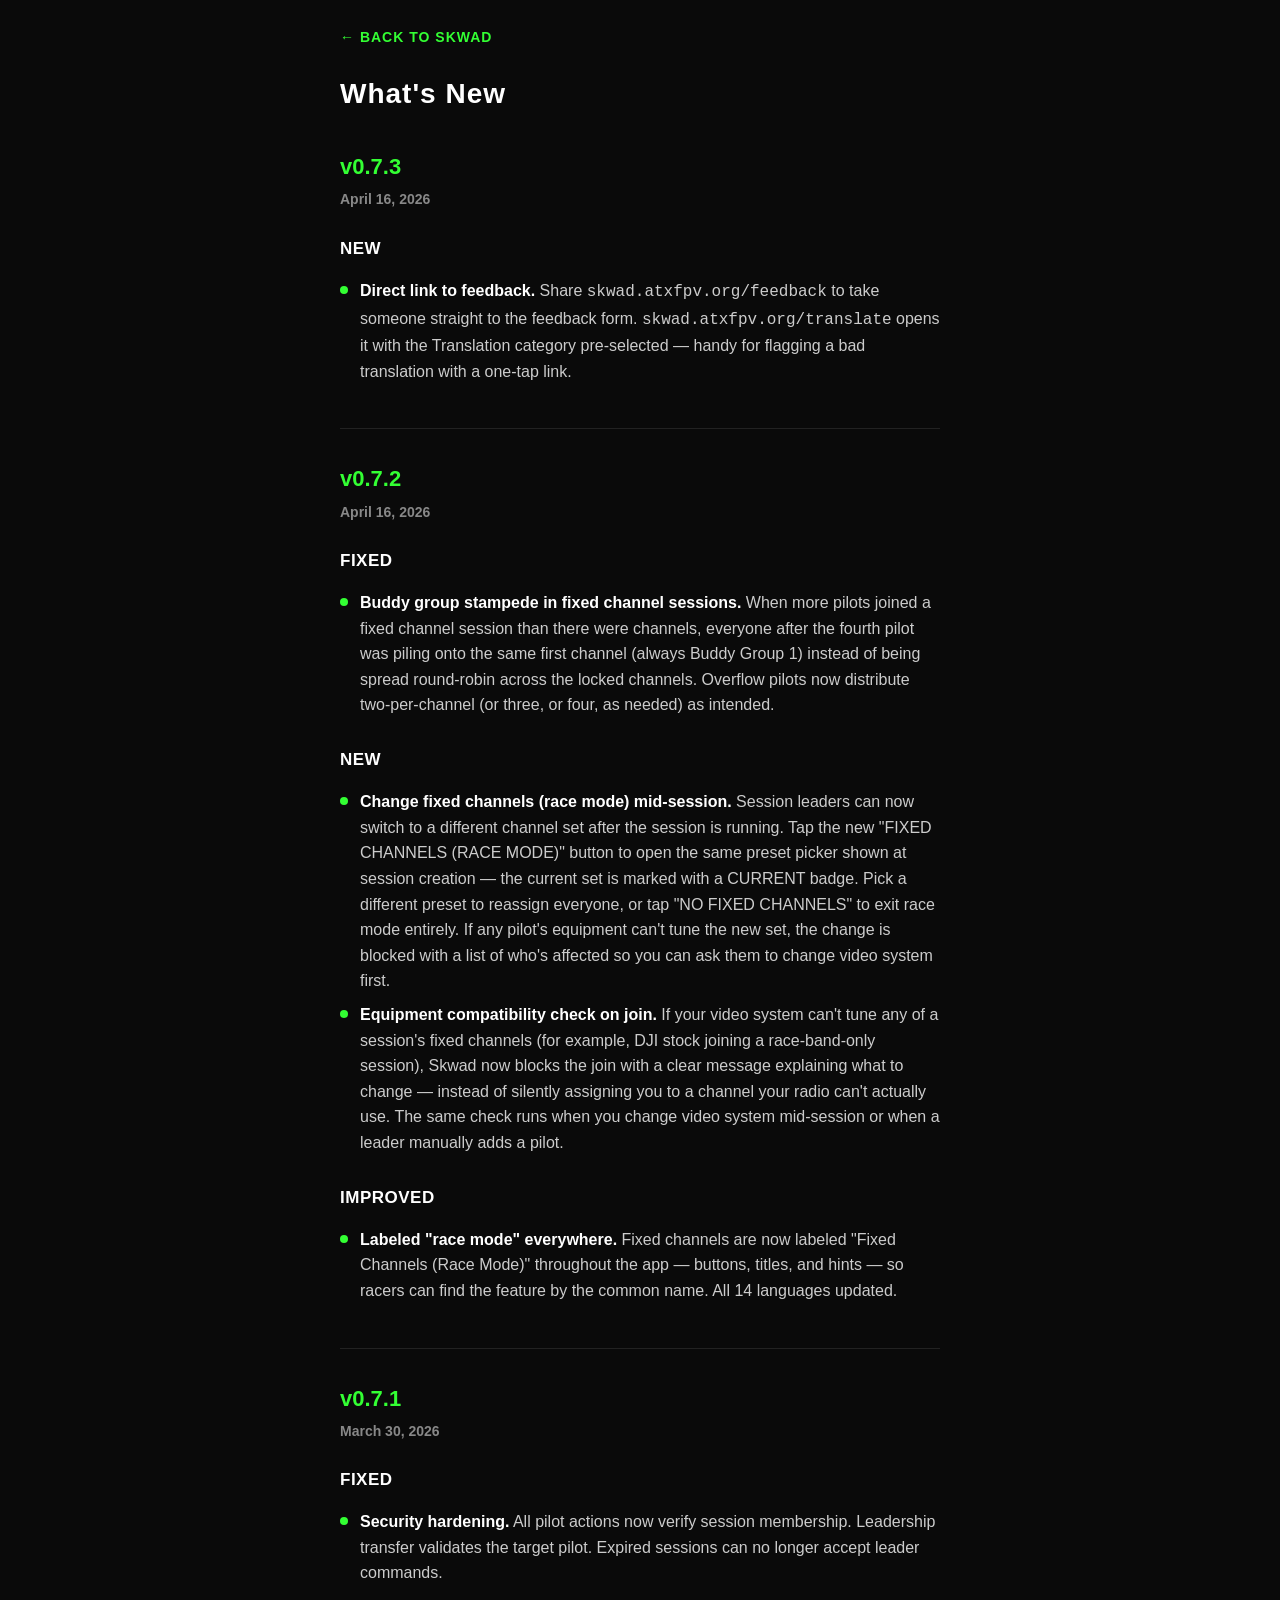
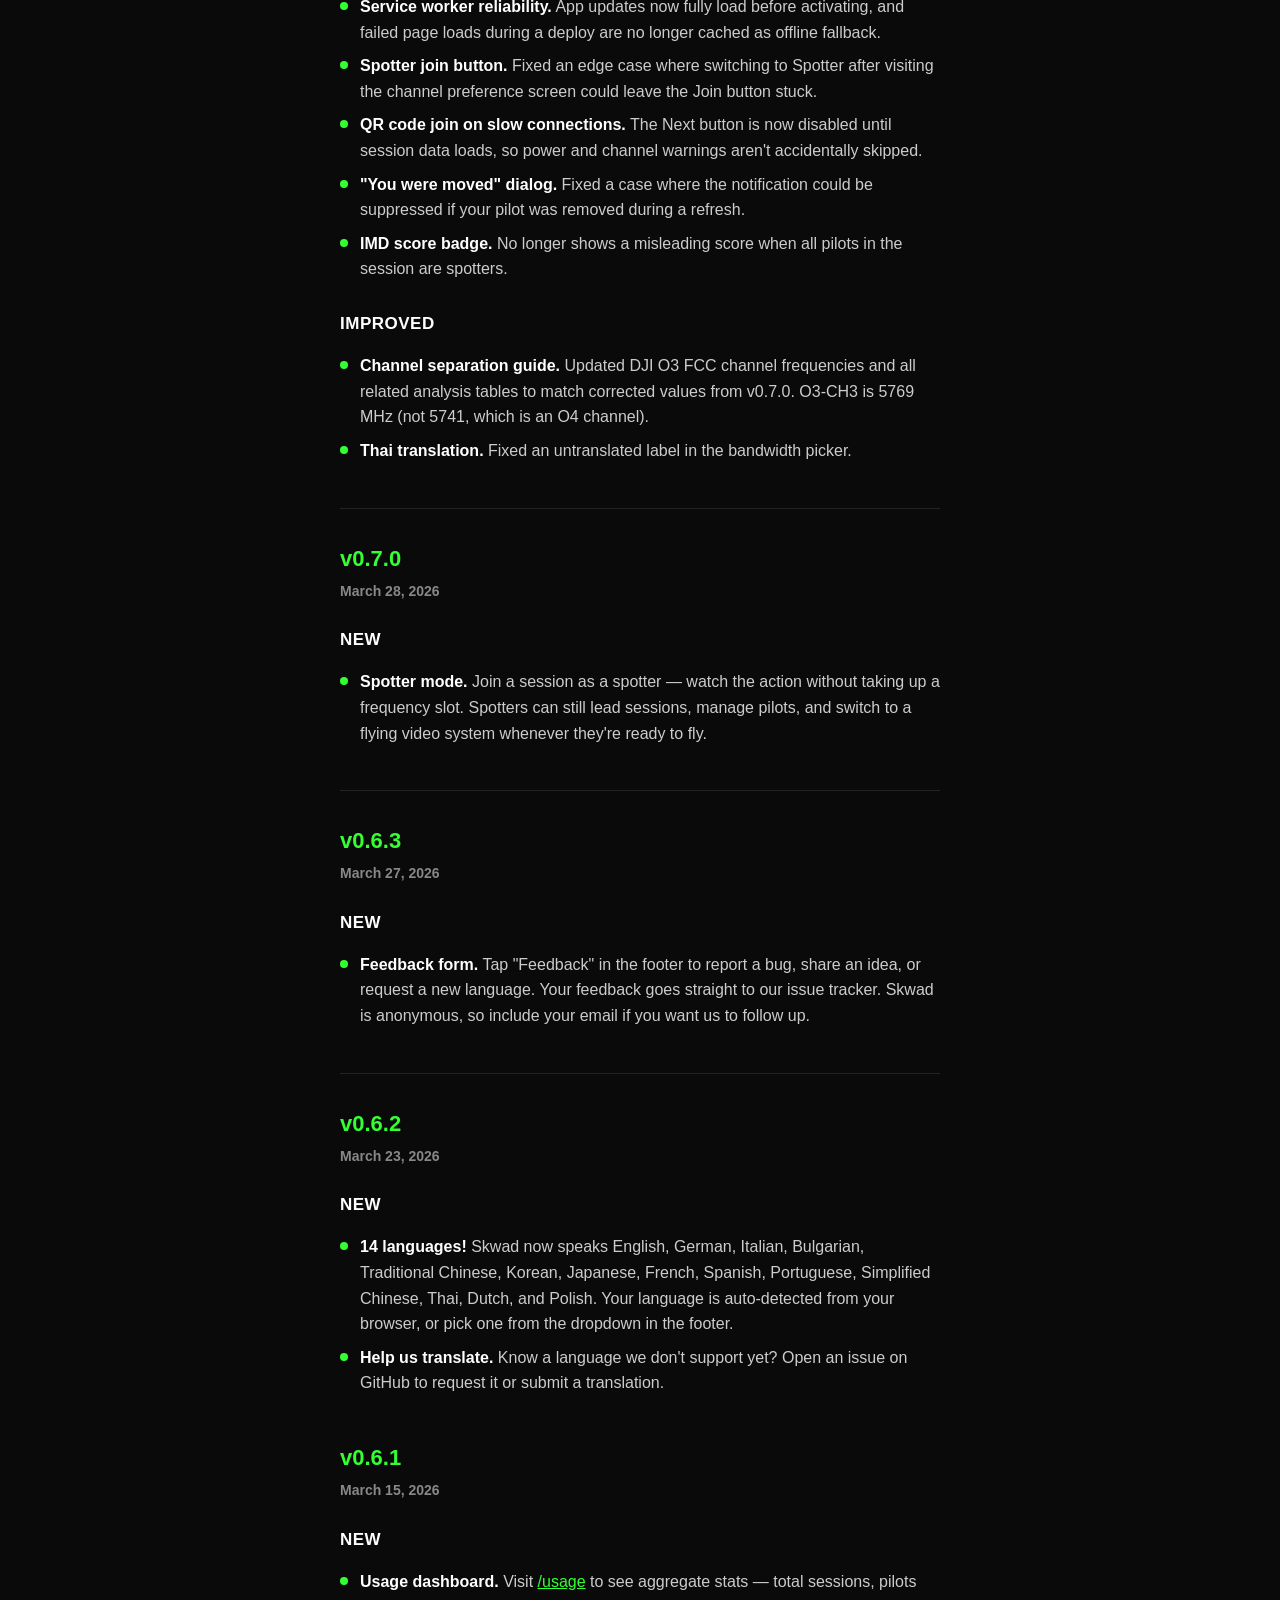
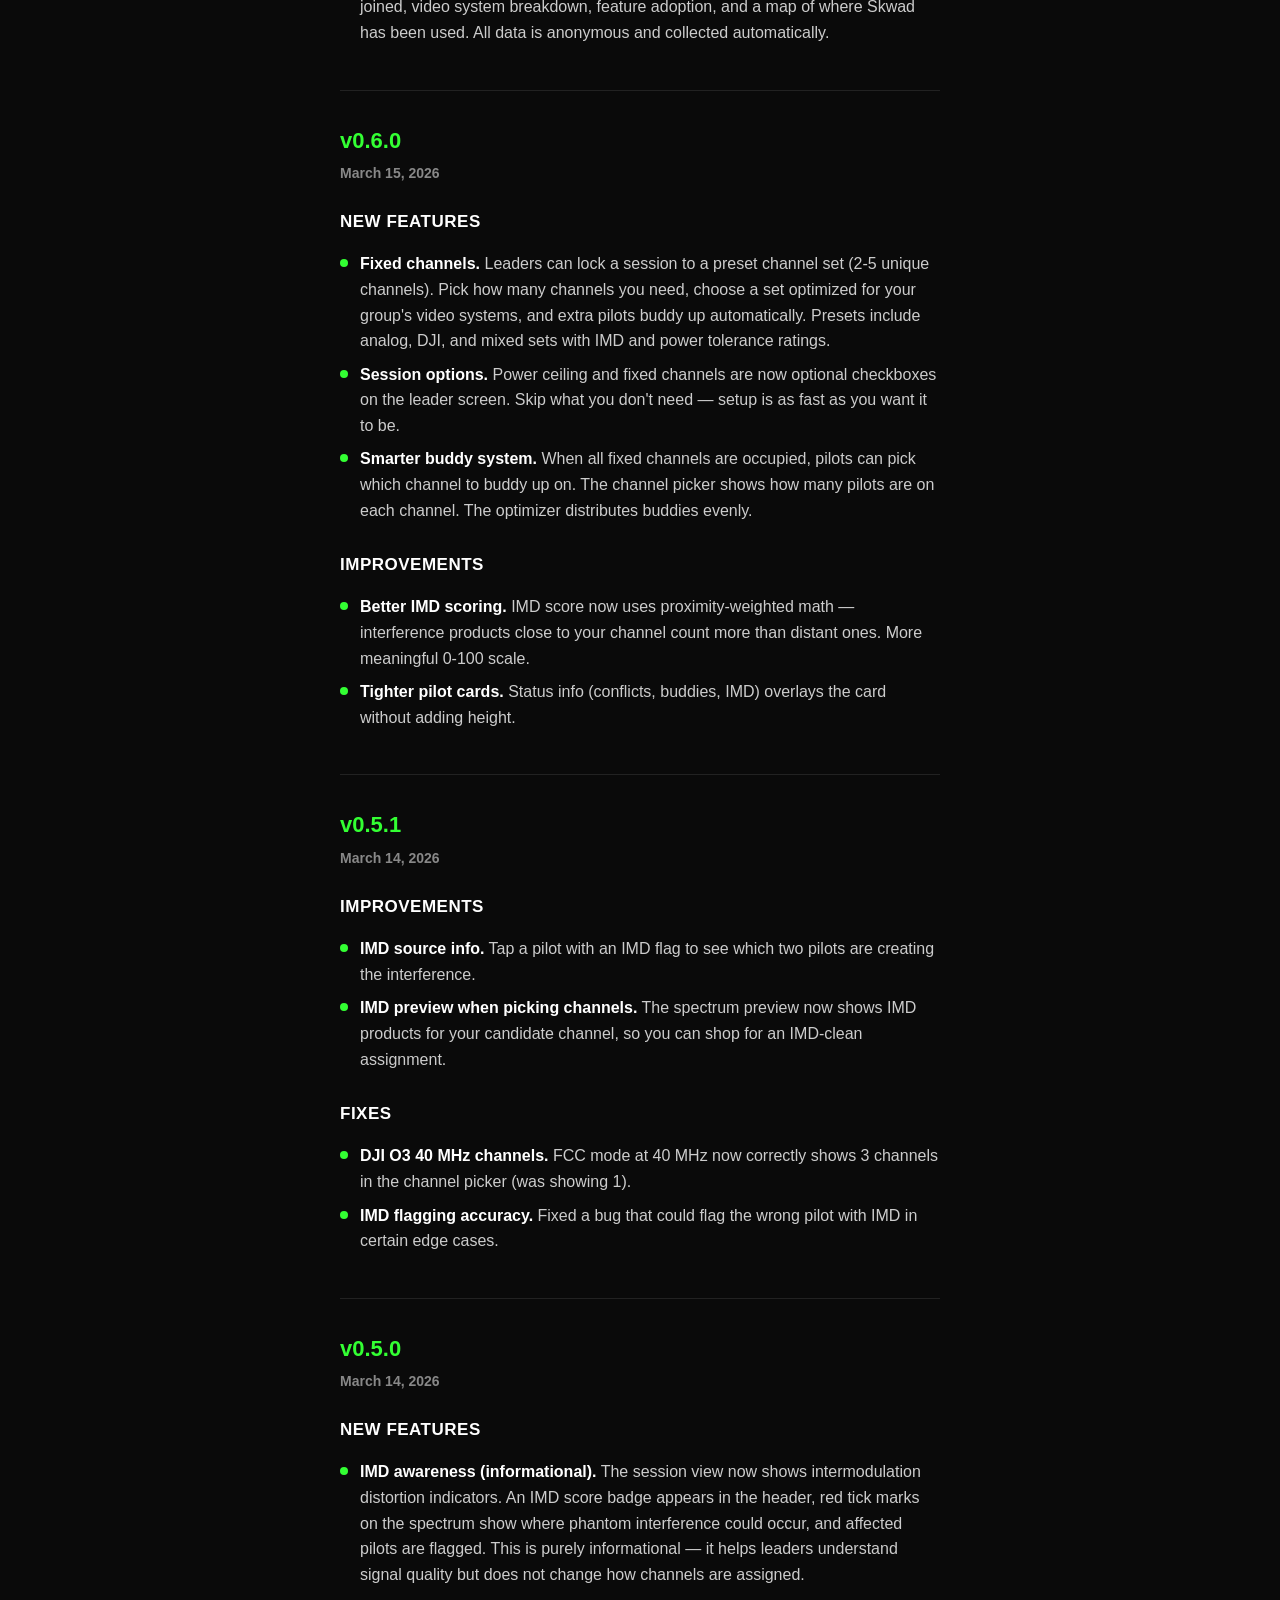
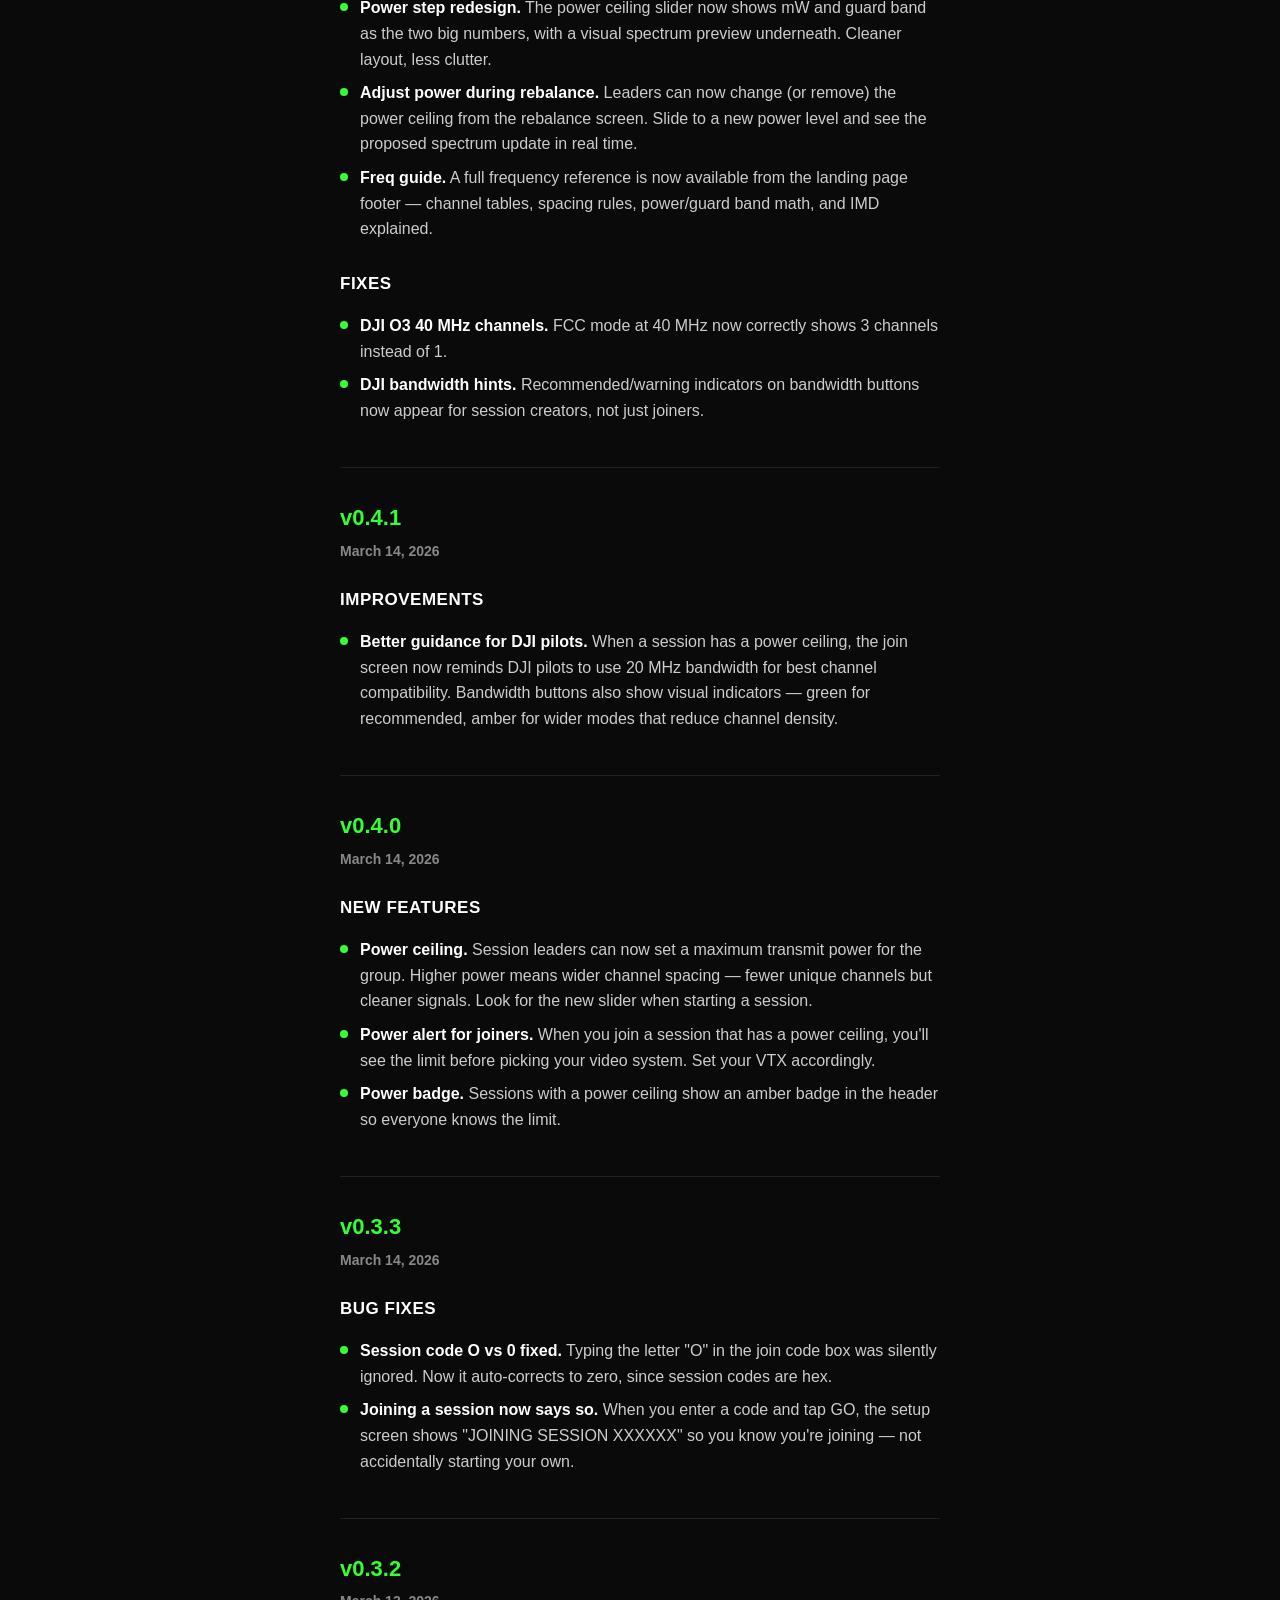
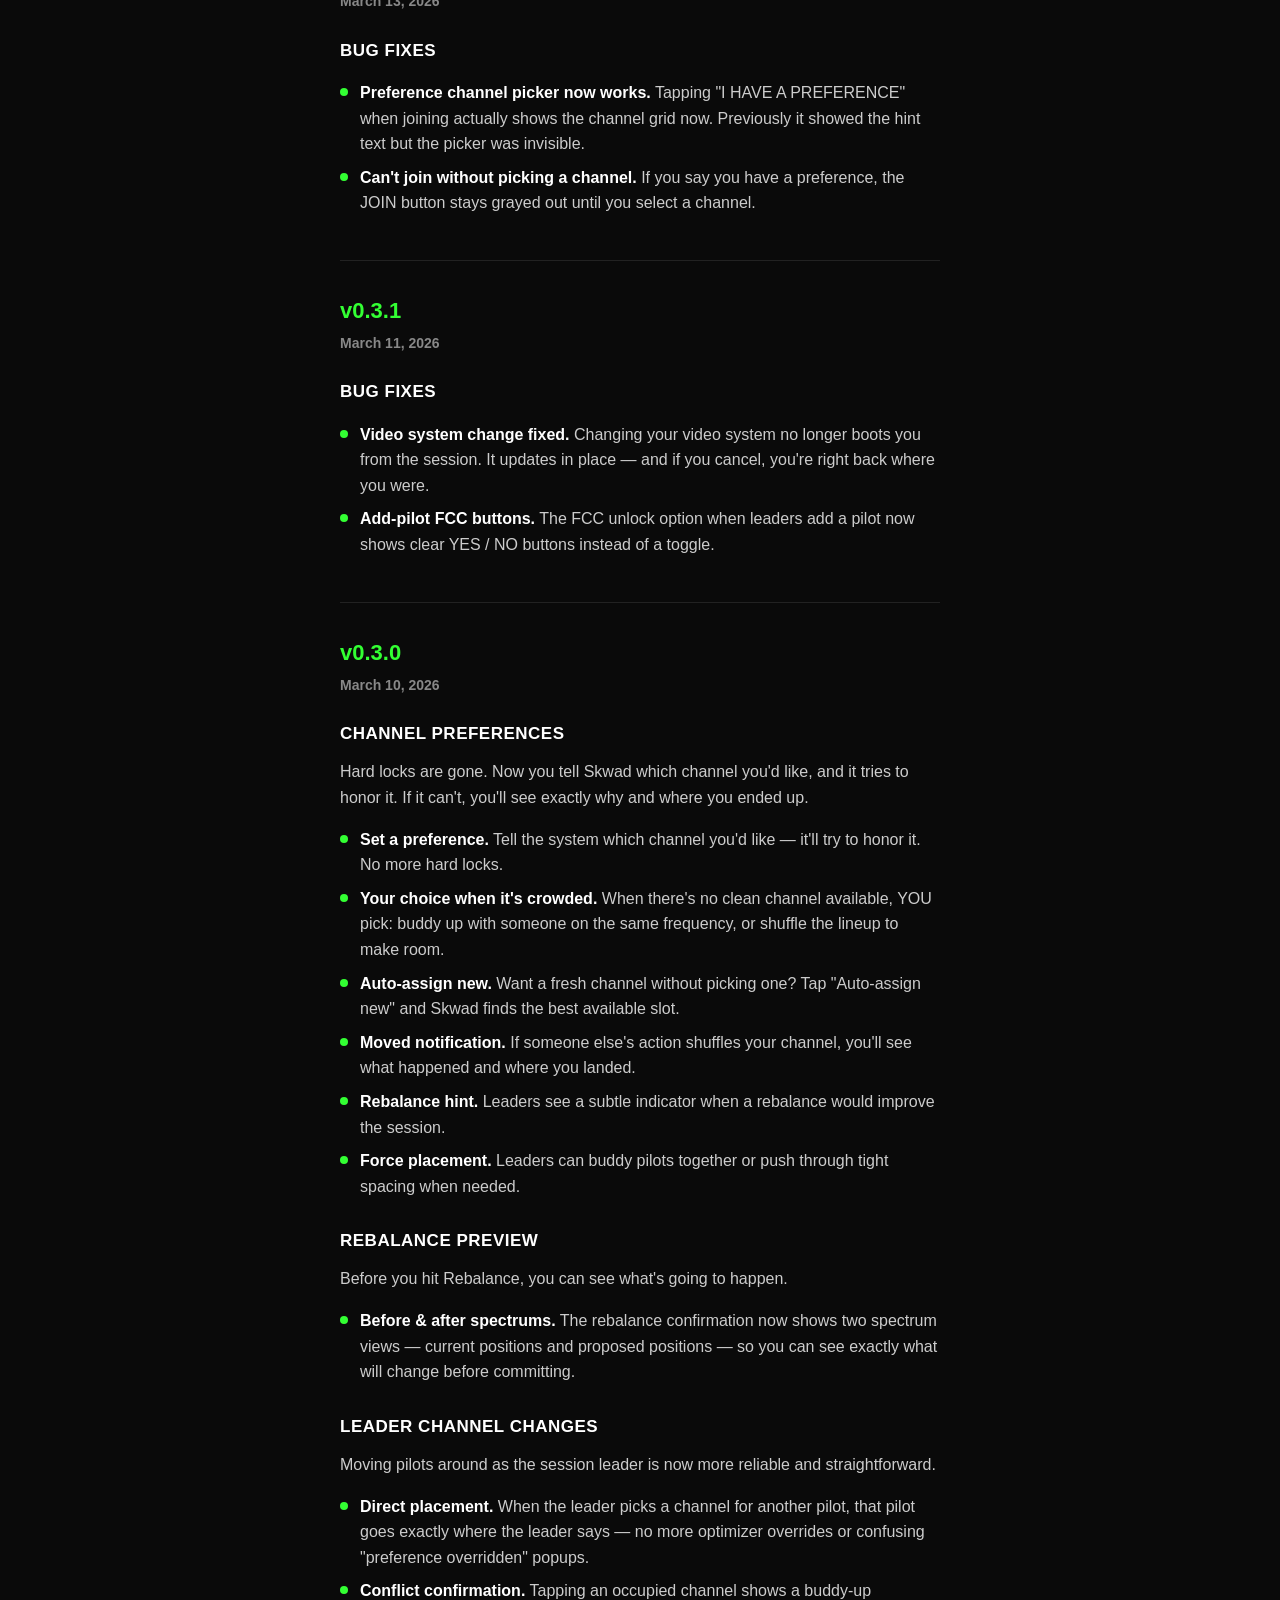
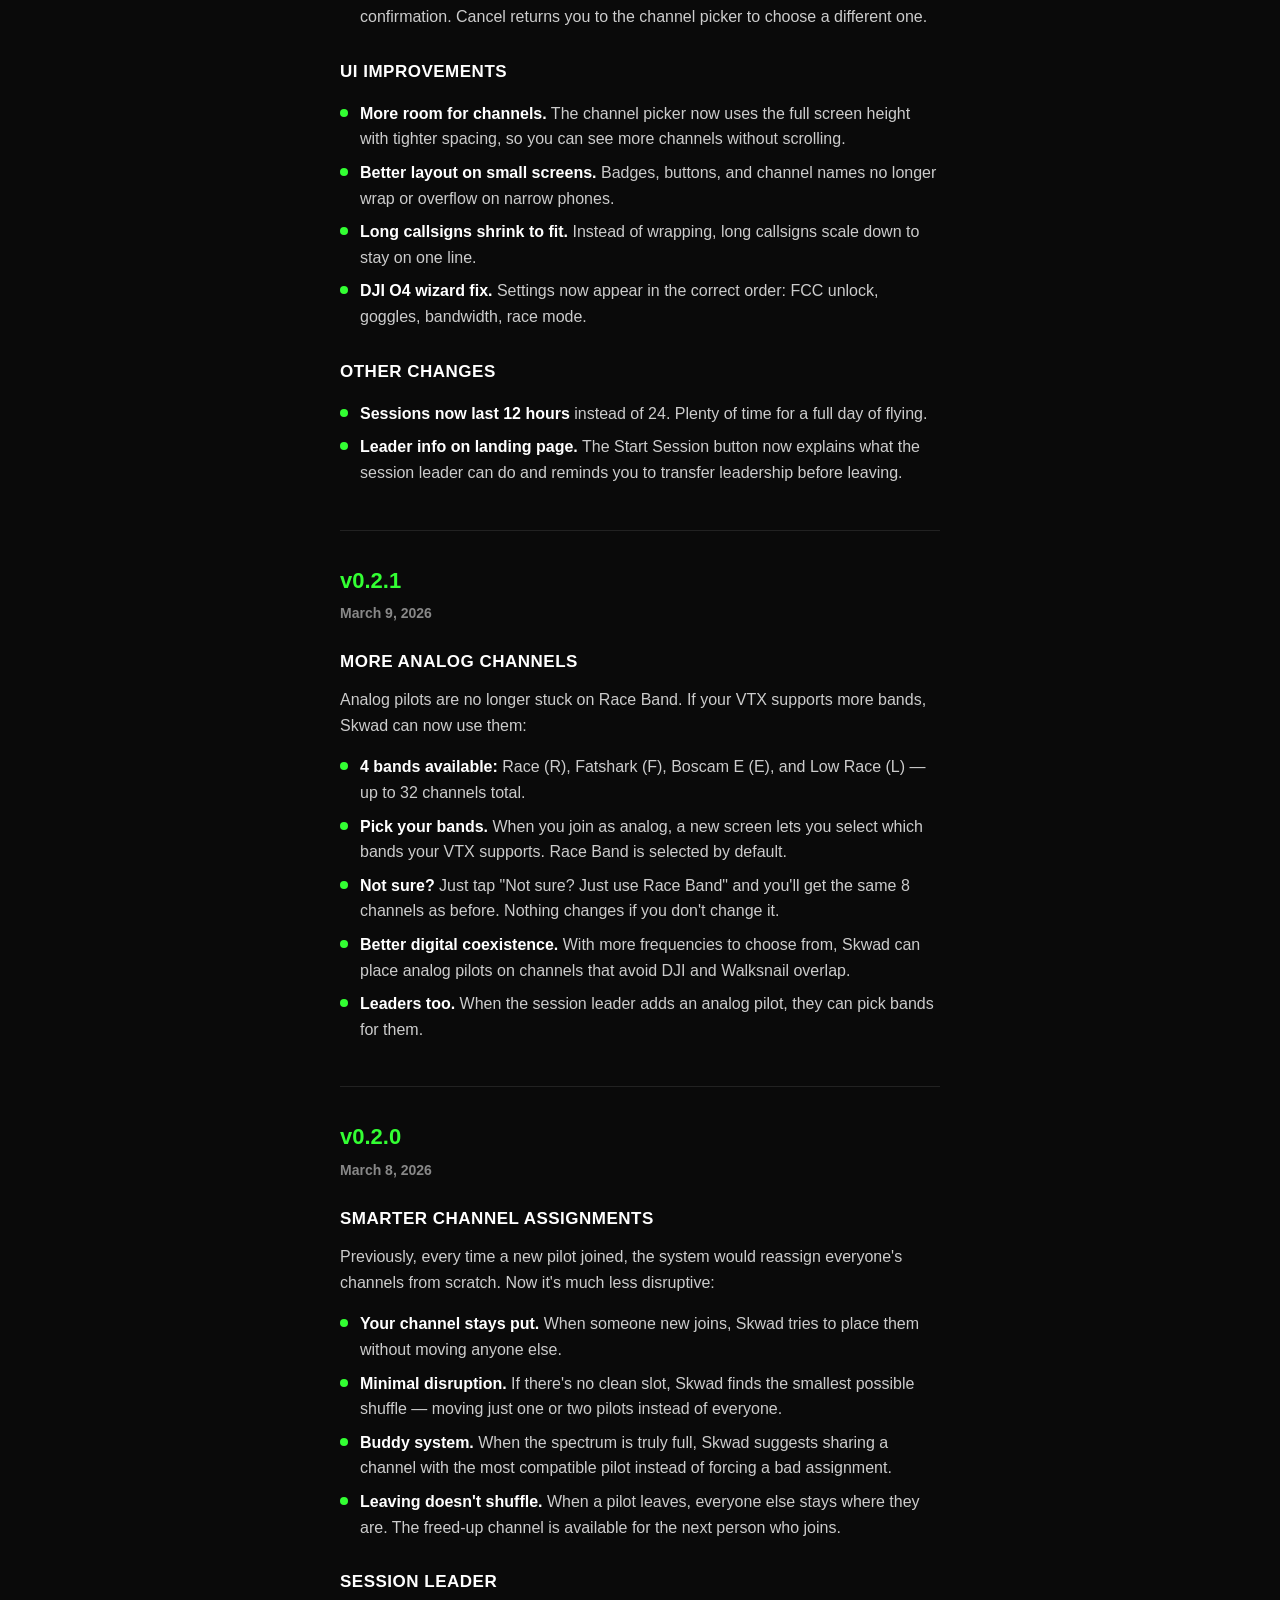
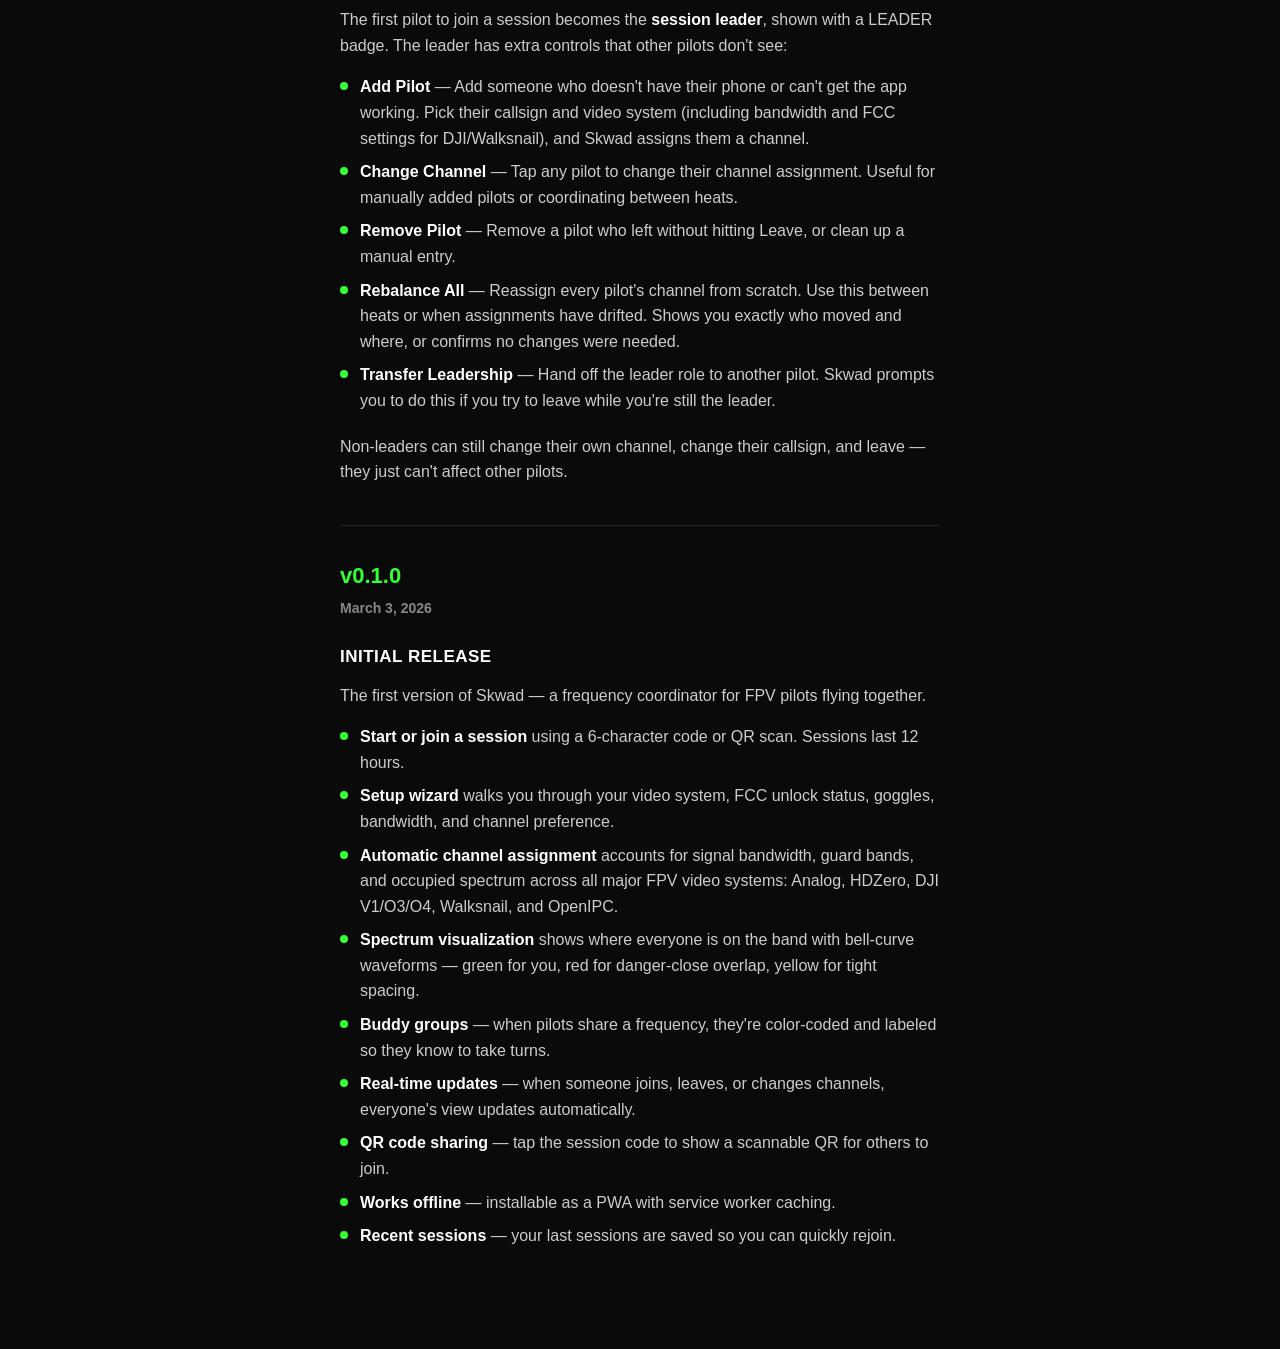
==== commit 6bd08e4f: "feat: add /feedback and /translate direct-link routes (v0.7.3) Backend: two new handlers following t" ====
--- a/static/changelog.html
+++ b/static/changelog.html
@@ -119,6 +119,18 @@
     <h1 data-i18n="CHANGELOG_H1">What's New</h1>
 
     <div class="version">
+      <div class="version-header">v0.7.3</div>
+      <div class="version-date">April 16, 2026</div>
+
+      <h3>New</h3>
+      <ul>
+        <li><strong>Direct link to feedback.</strong> Share <code>skwad.atxfpv.org/feedback</code> to take someone straight to the feedback form. <code>skwad.atxfpv.org/translate</code> opens it with the Translation category pre-selected — handy for flagging a bad translation with a one-tap link.</li>
+      </ul>
+    </div>
+
+    <hr class="divider">
+
+    <div class="version">
       <div class="version-header">v0.7.2</div>
       <div class="version-date">April 16, 2026</div>
 
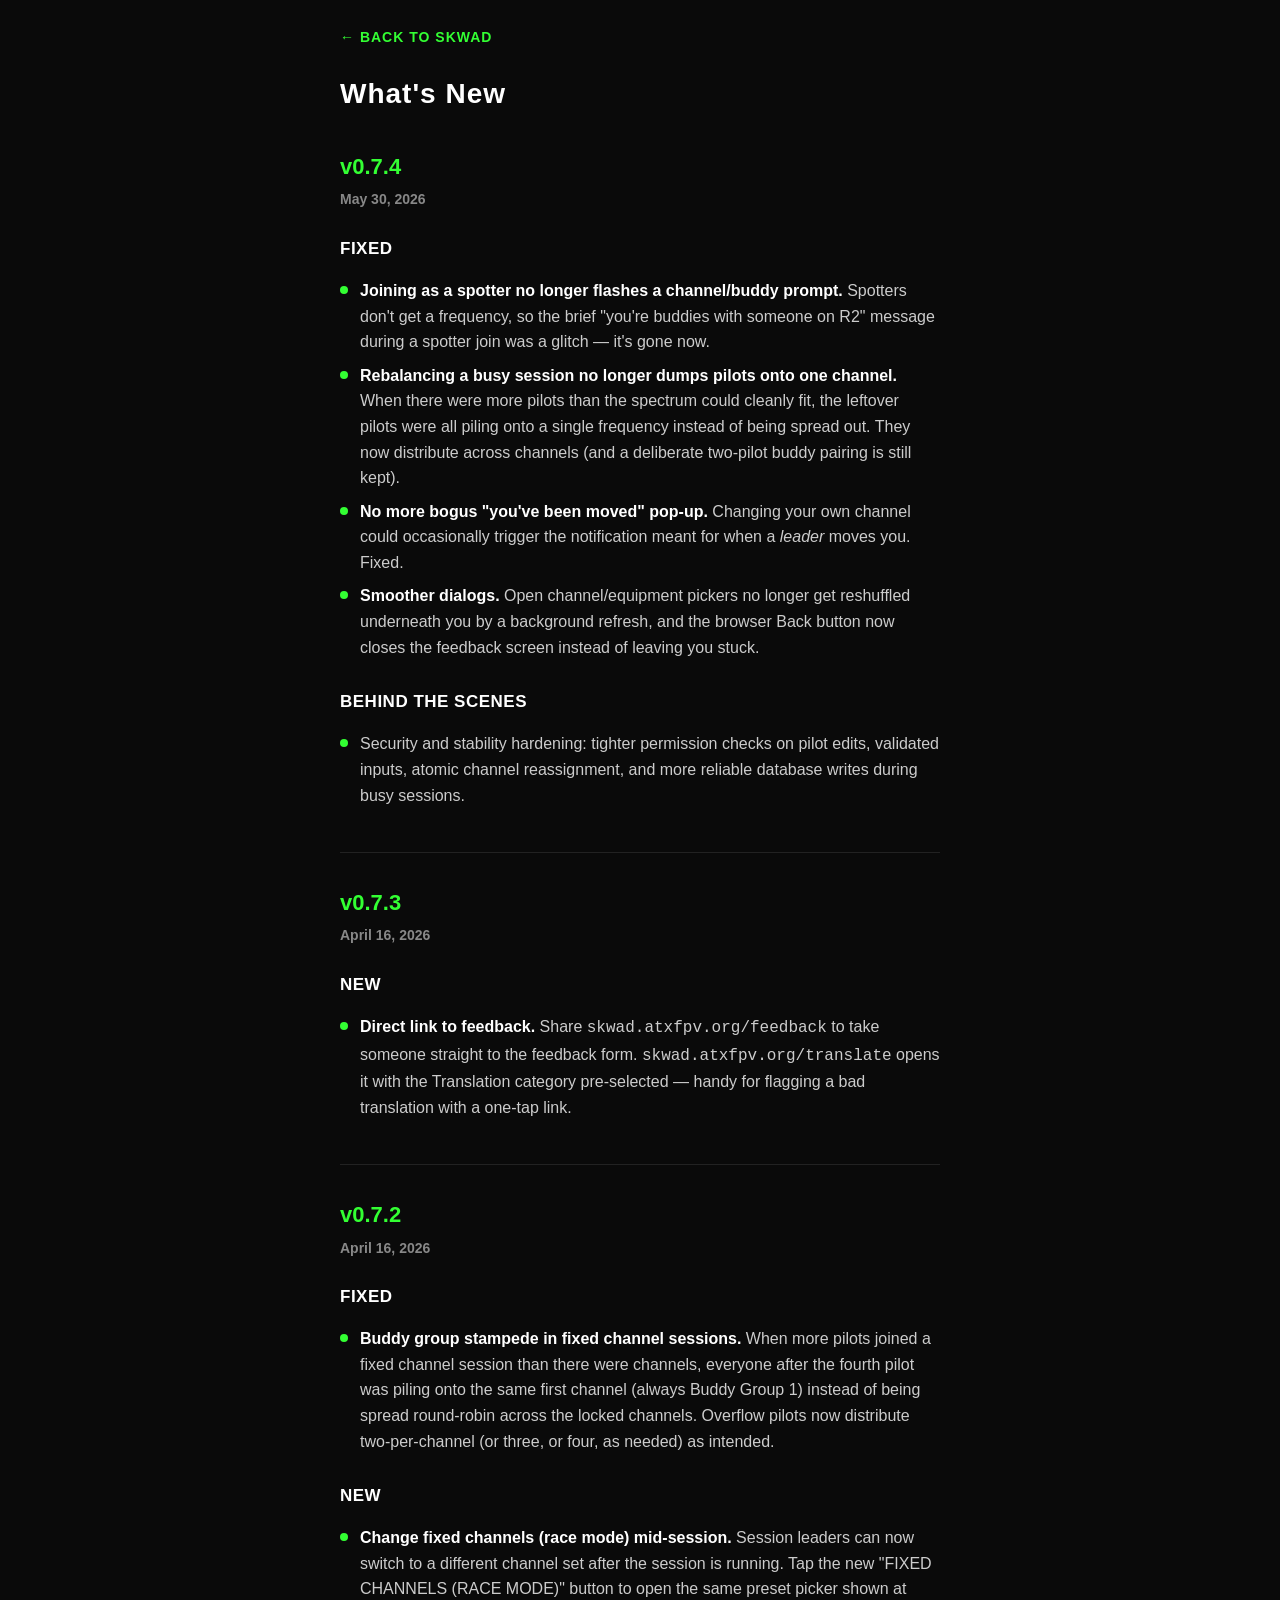
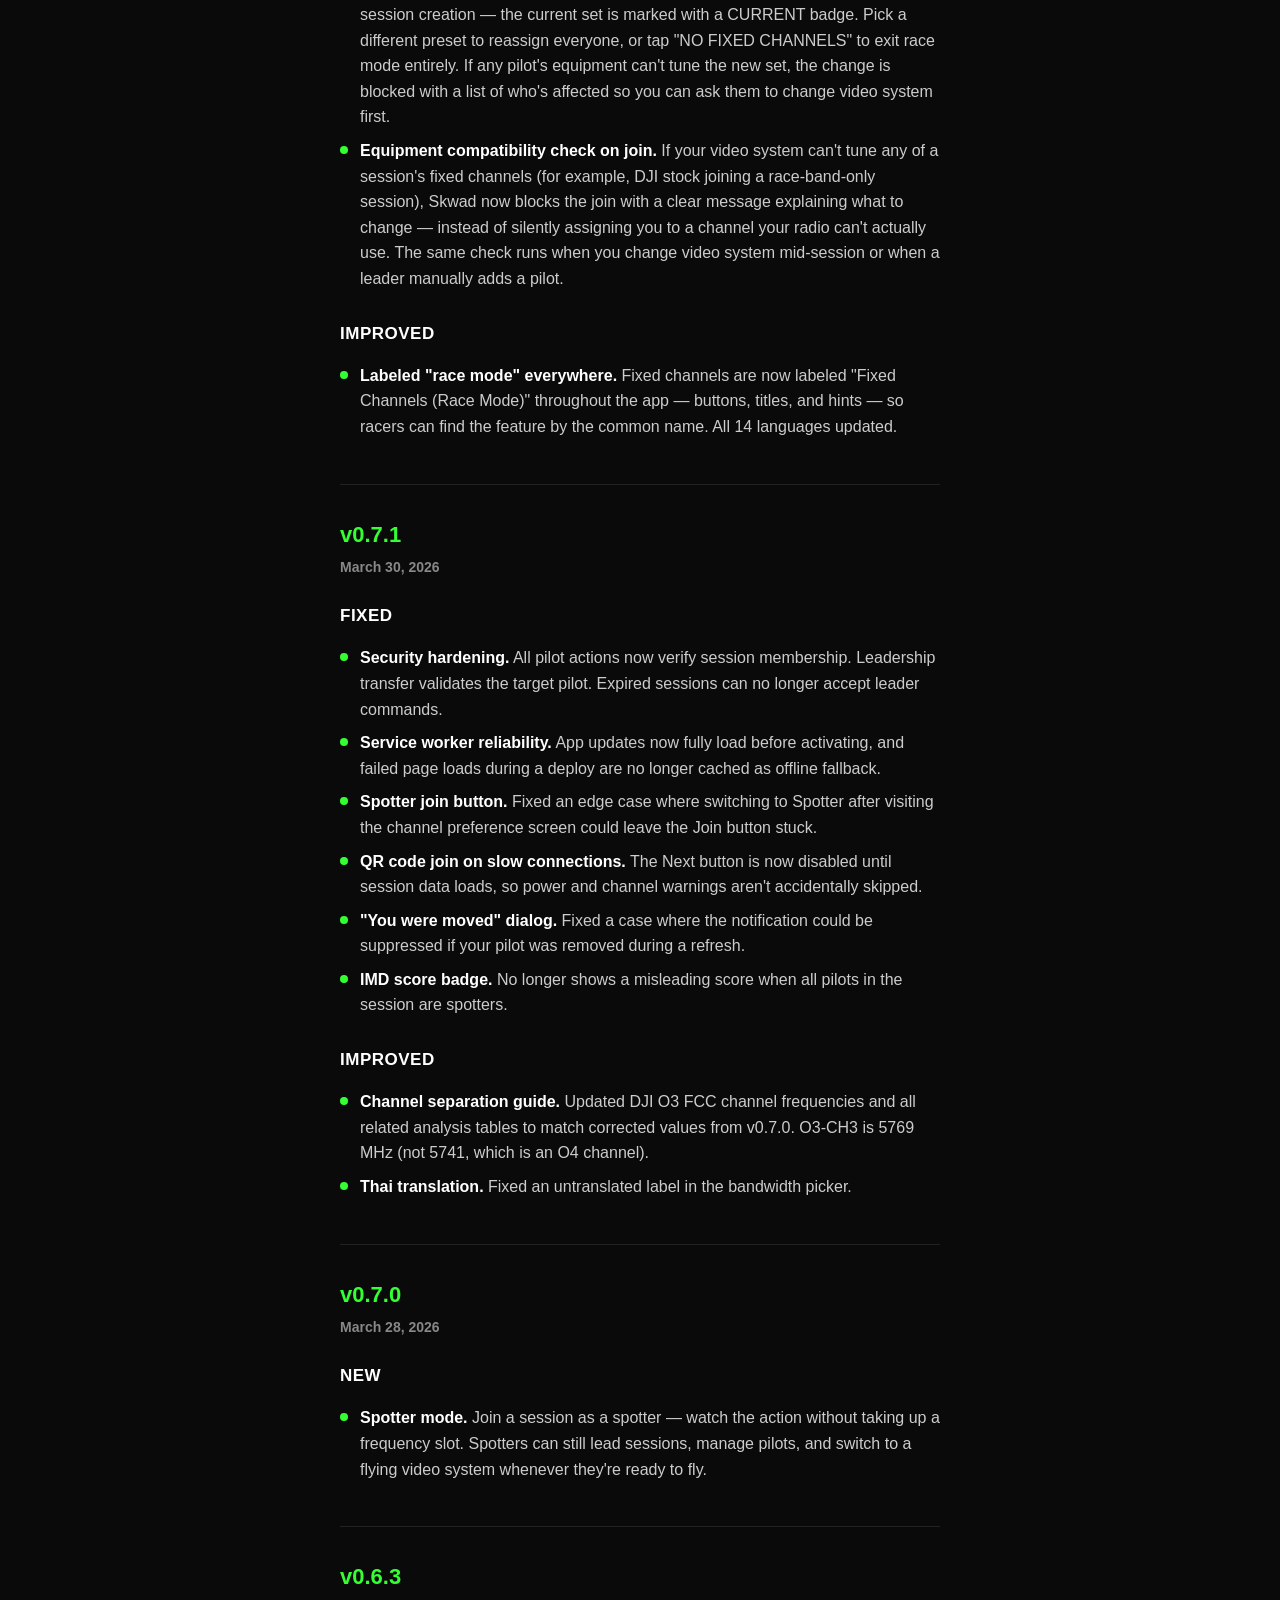
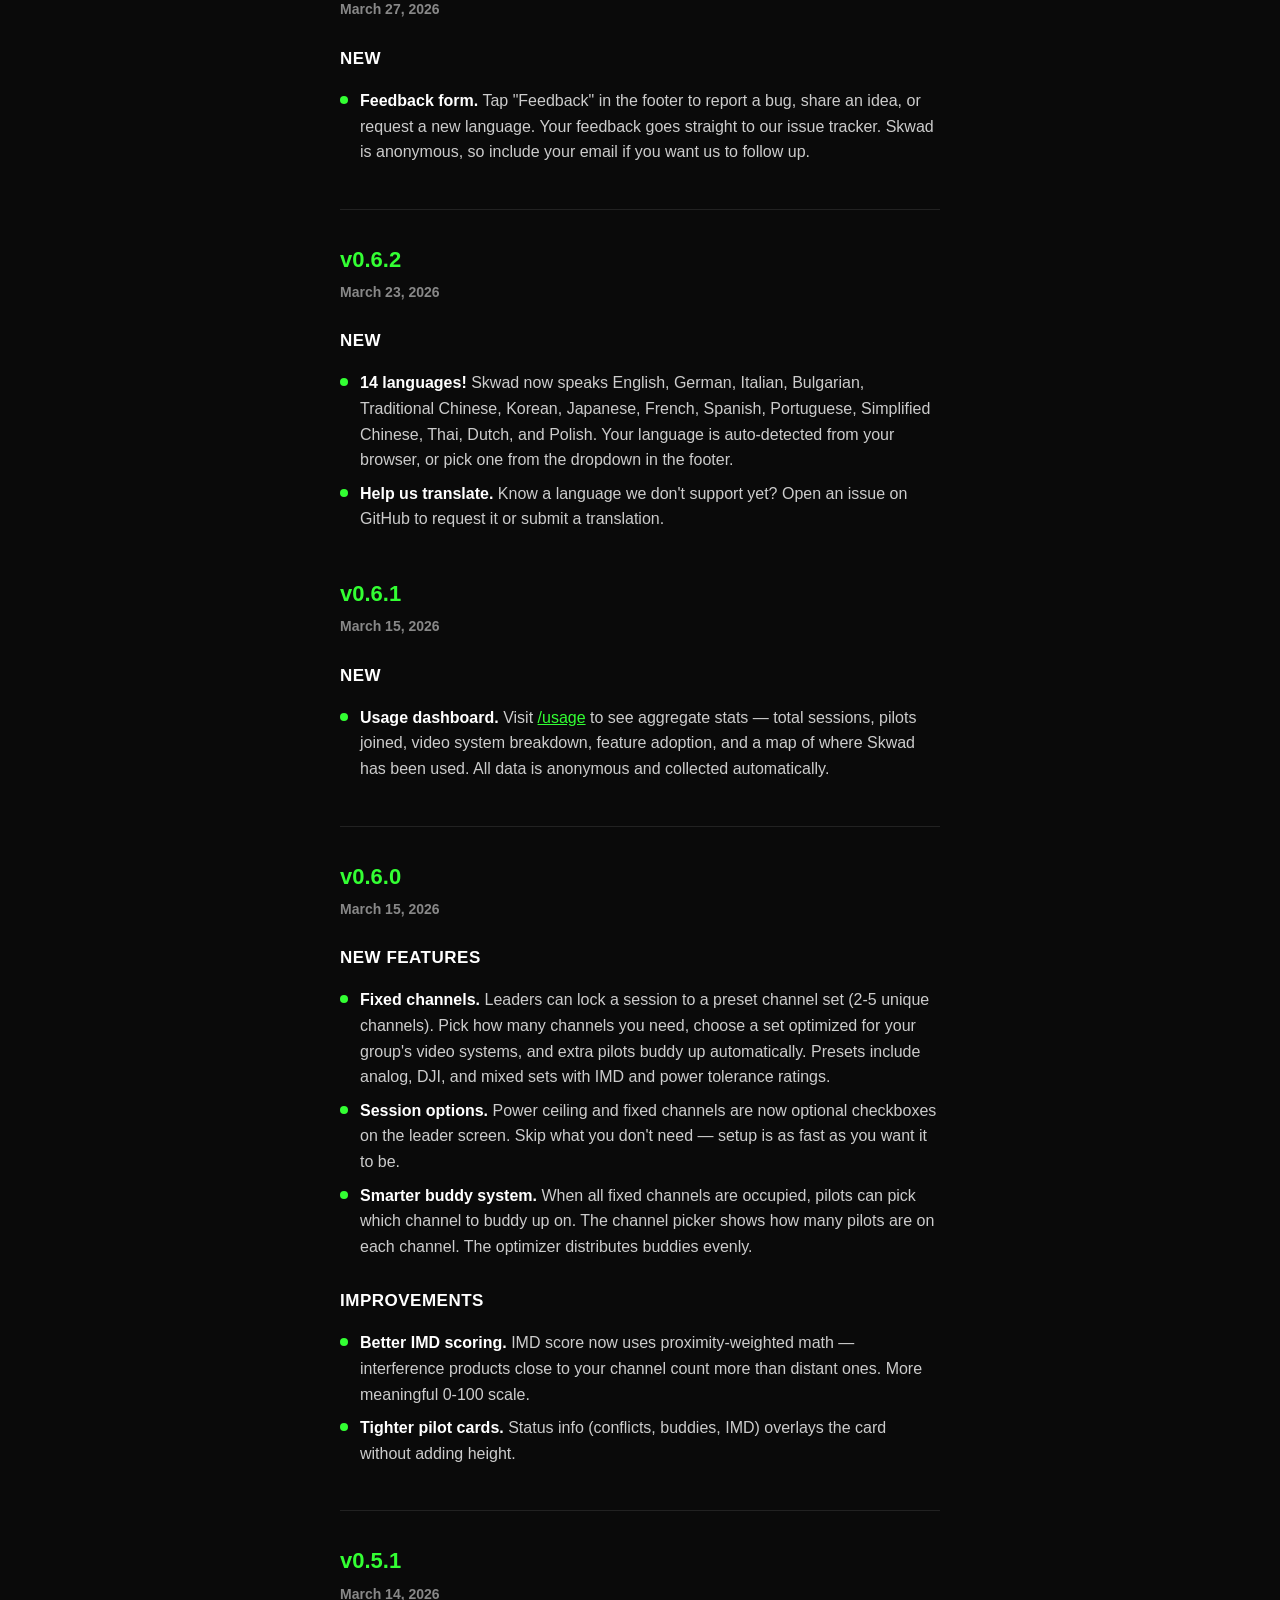
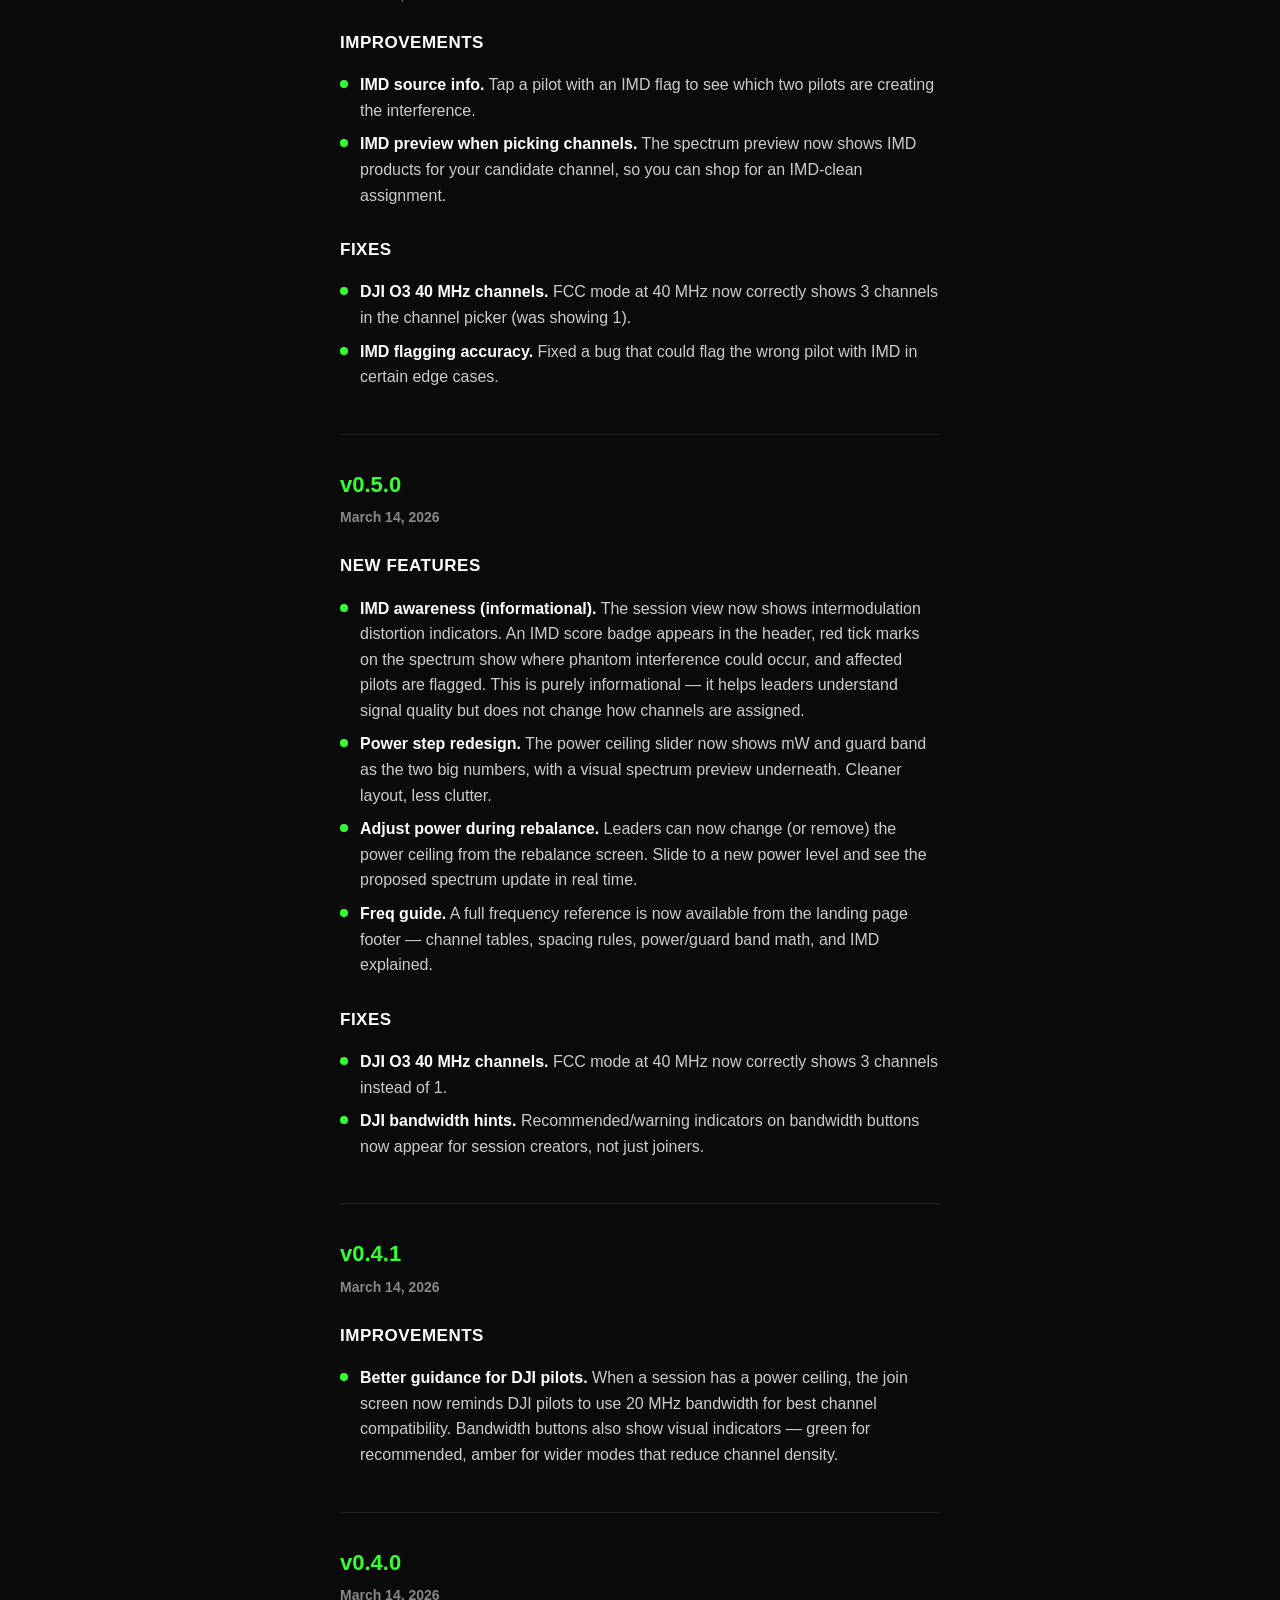
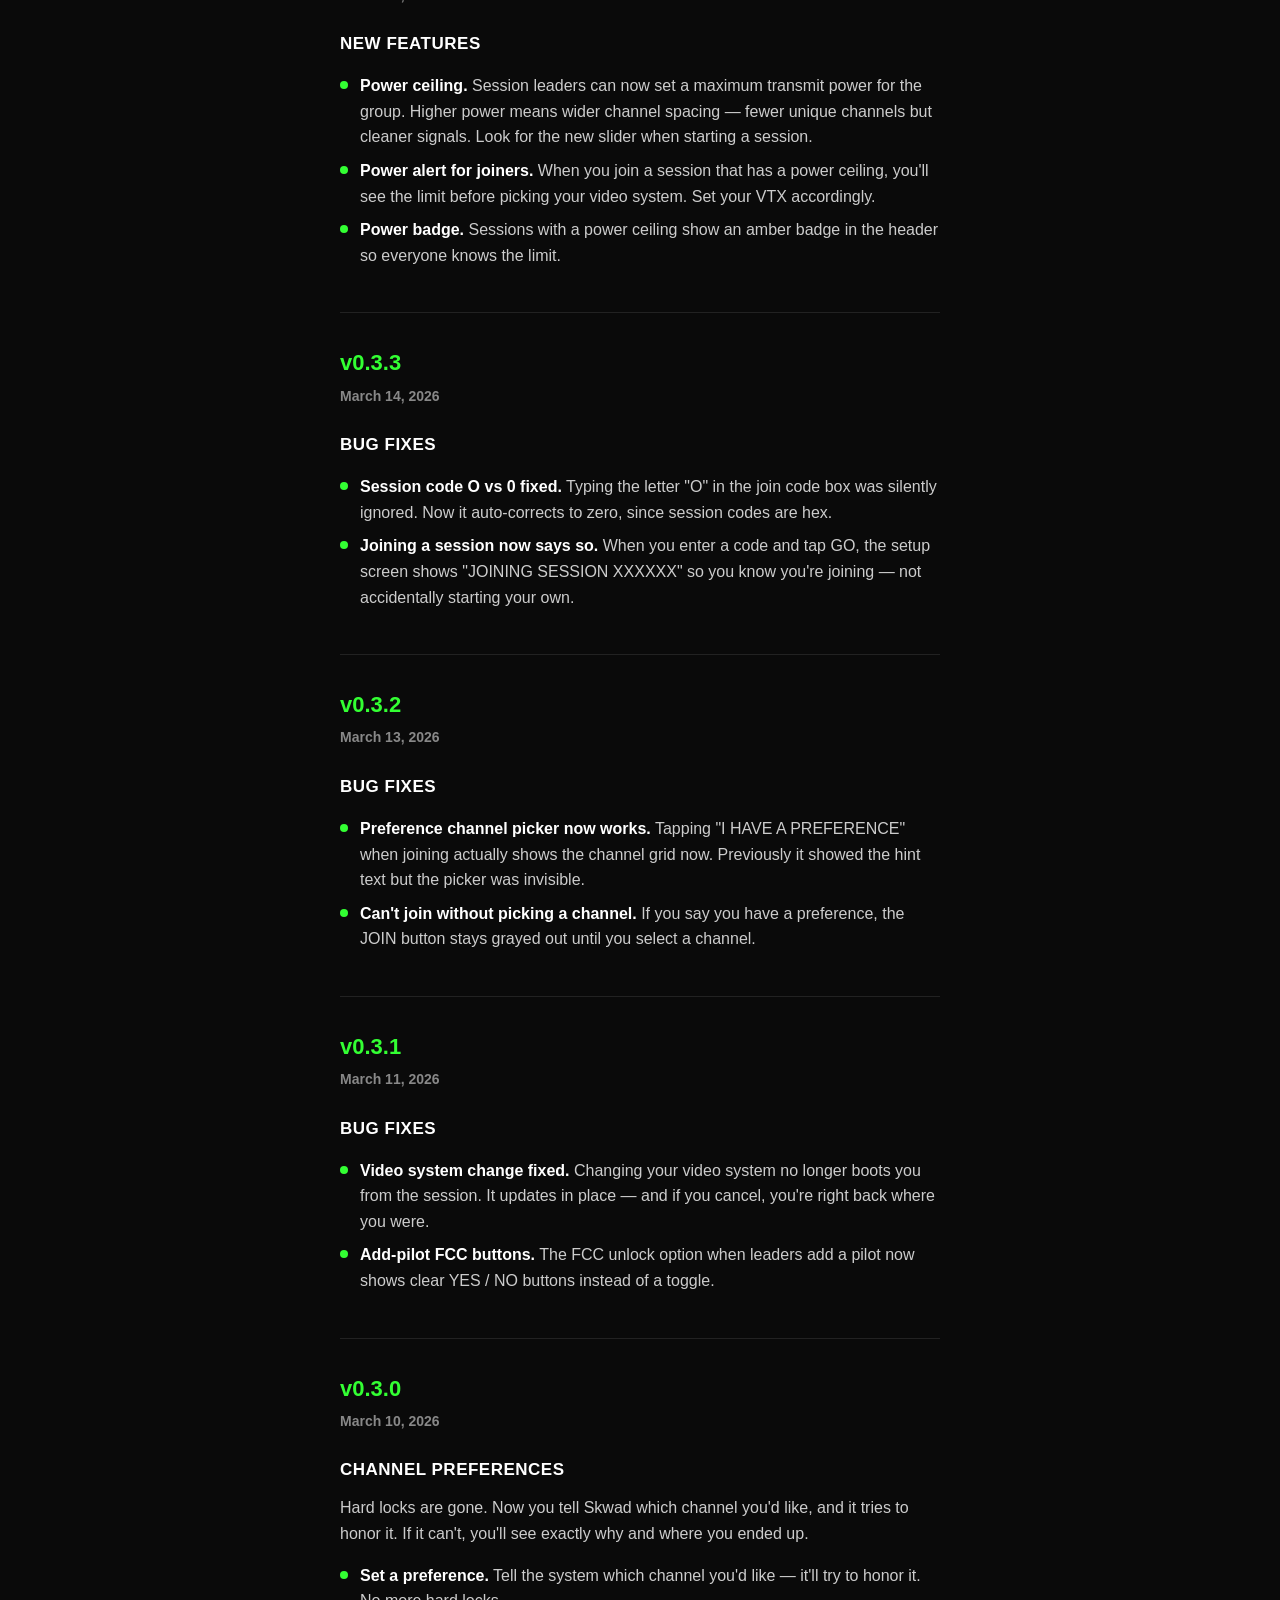
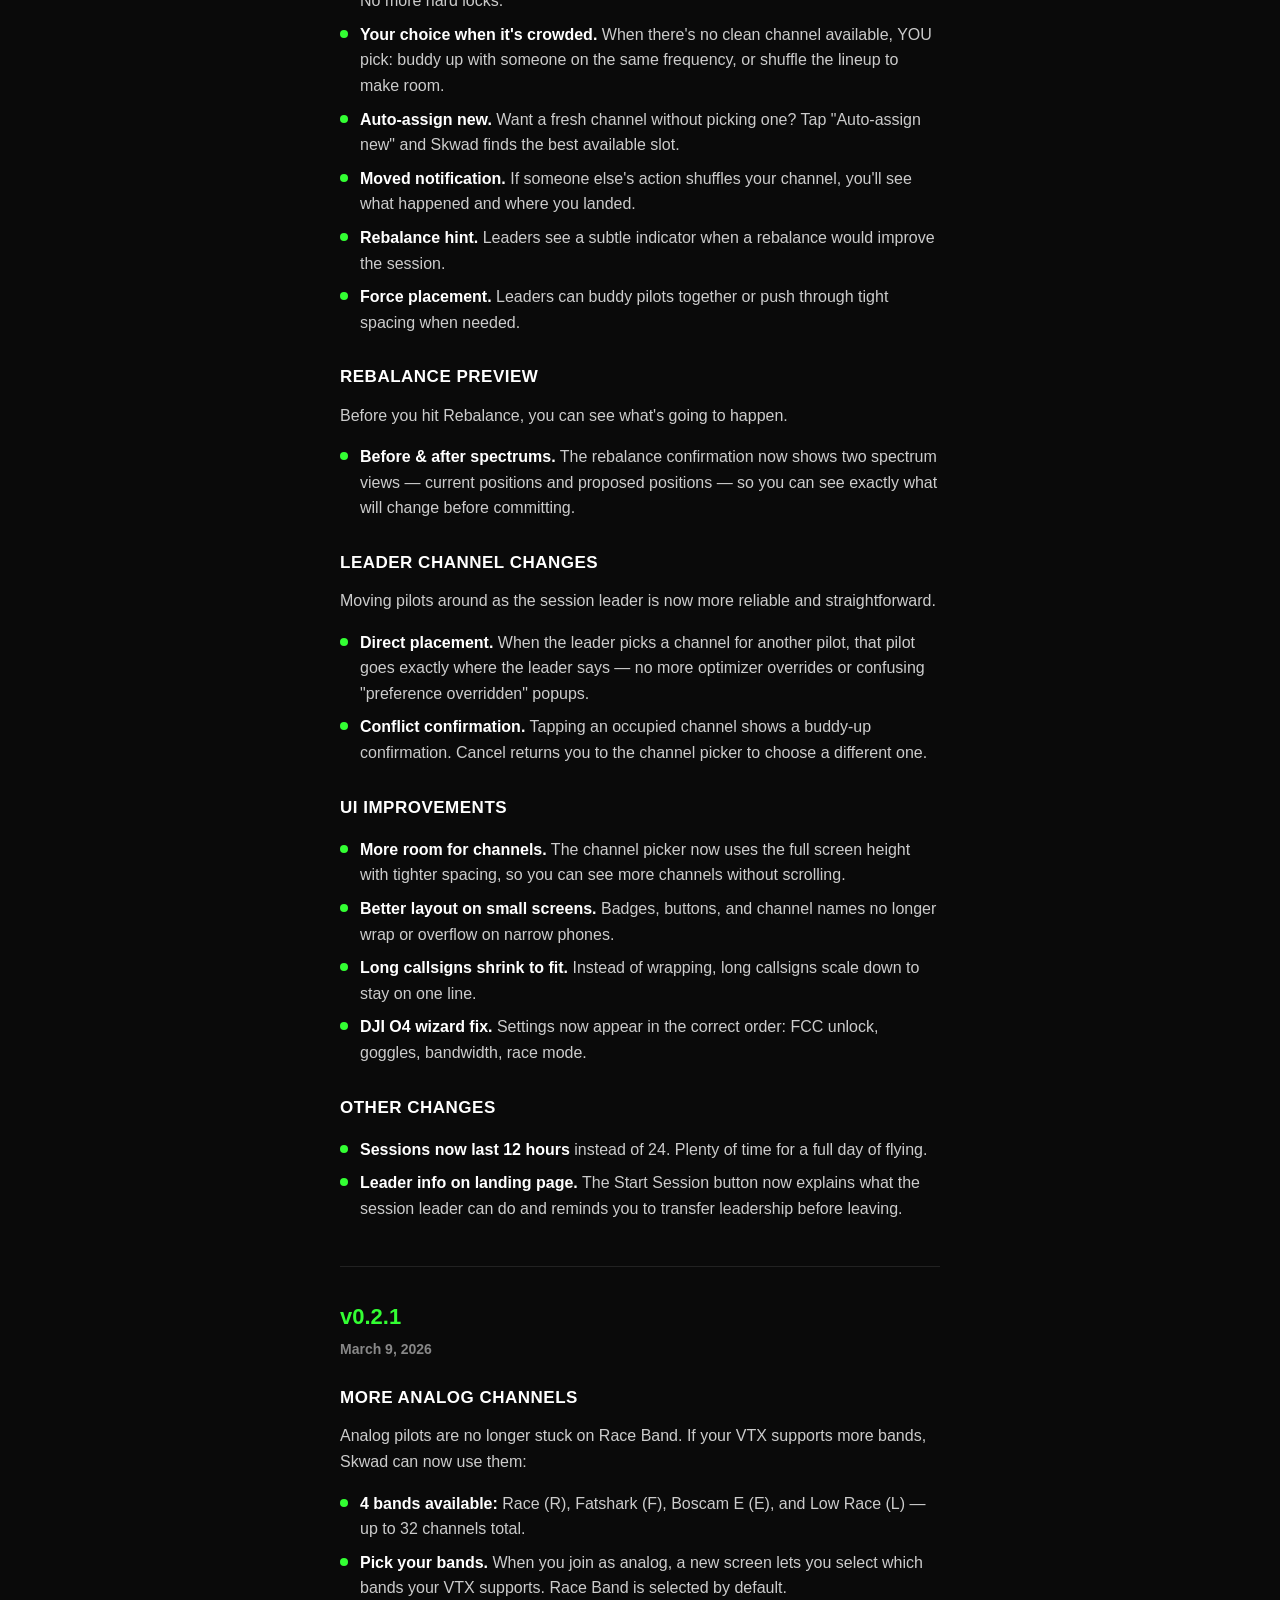
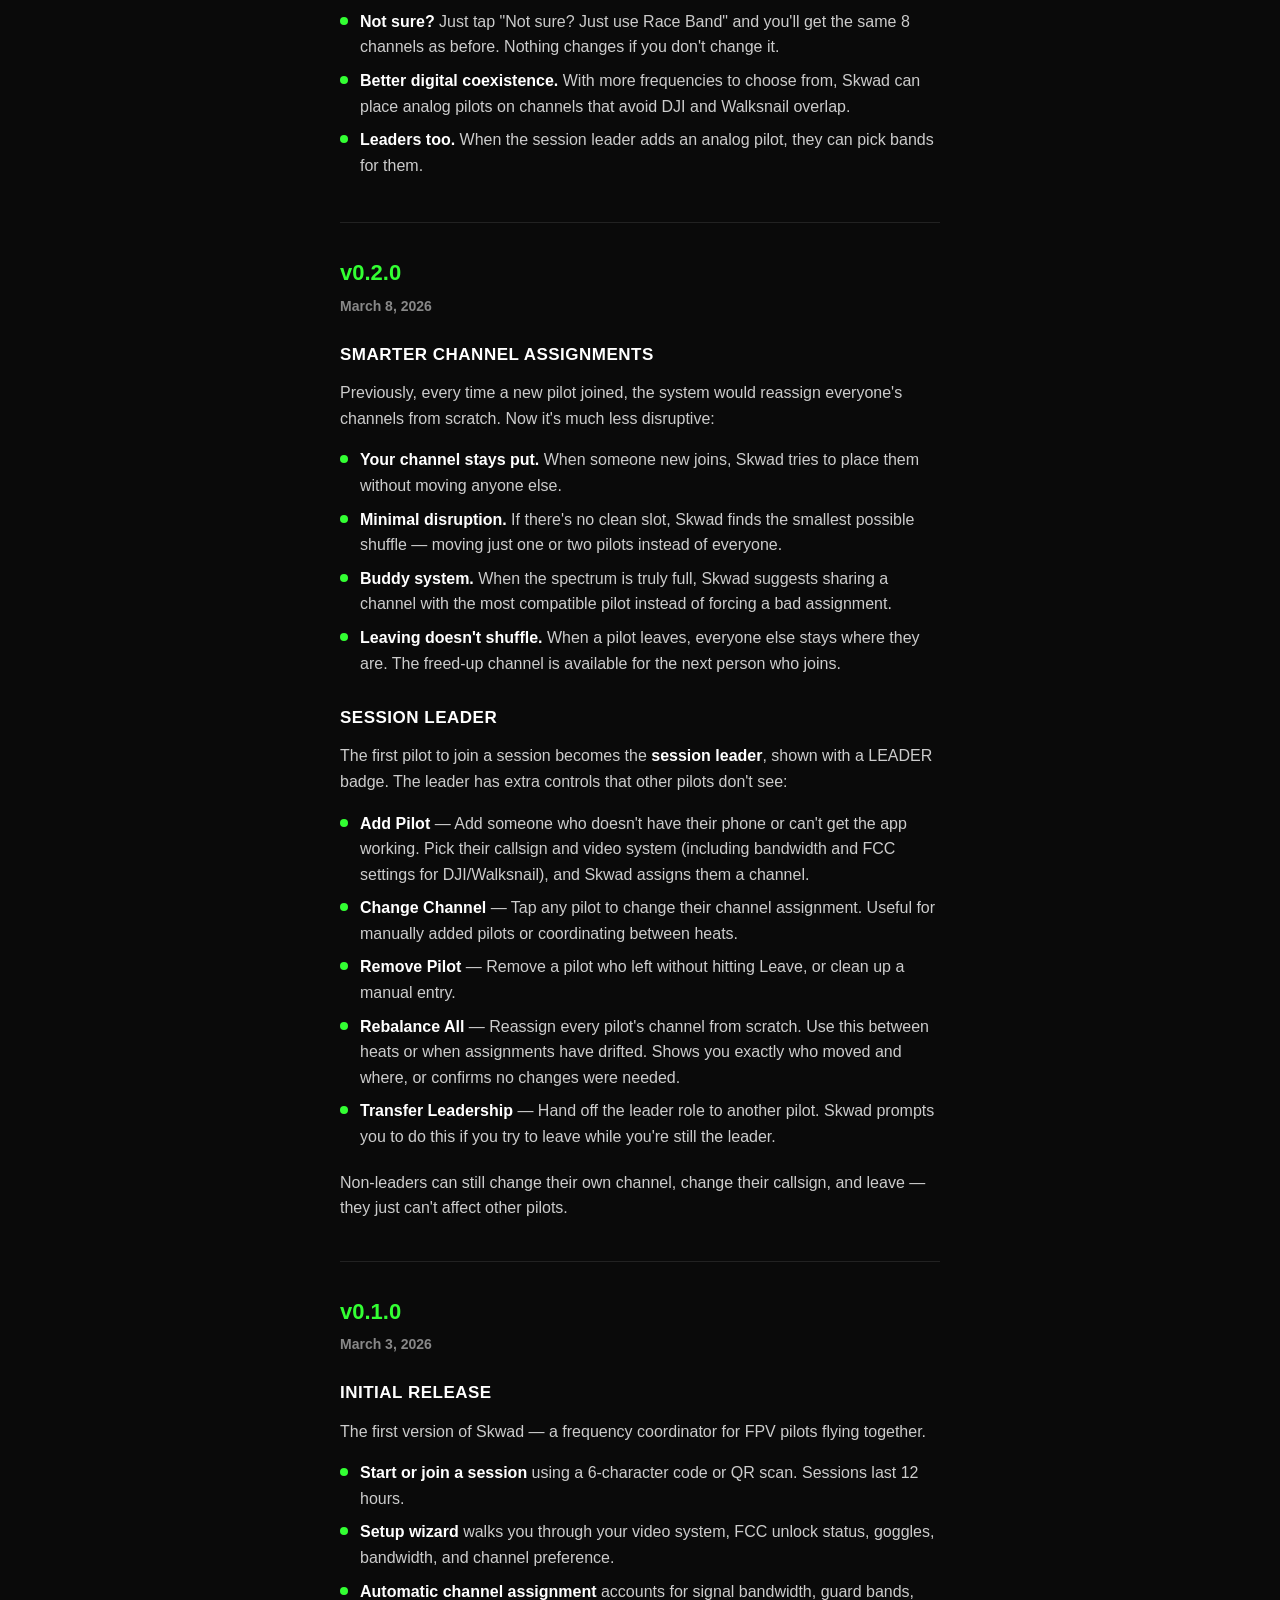
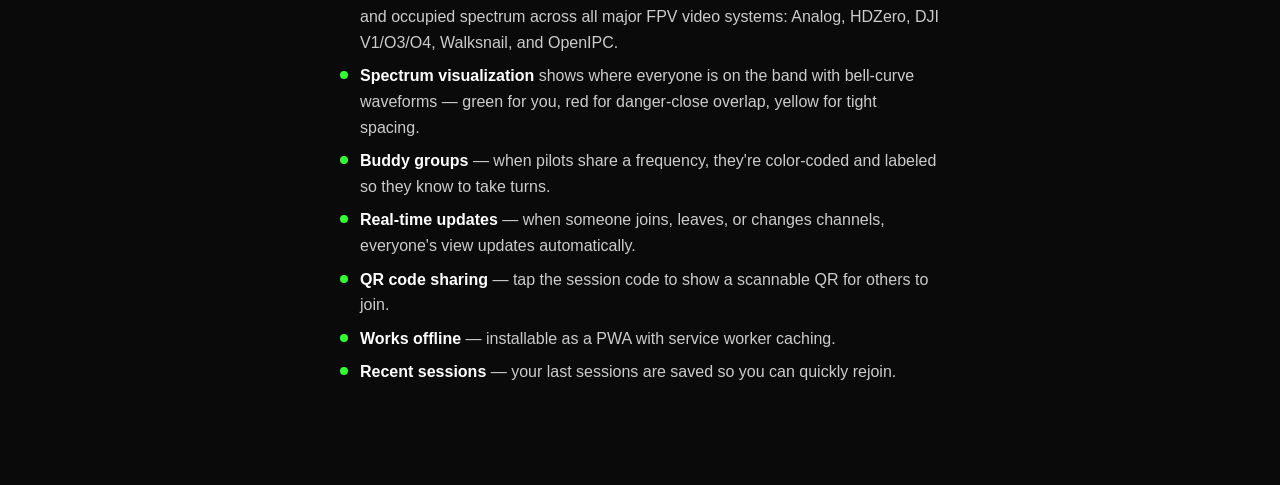
==== commit 72fcf0f1: "fix: v0.7.4 — security, optimizer (#20), spotter preview (#19), reliability From a multi-agent codeb" ====
--- a/static/changelog.html
+++ b/static/changelog.html
@@ -119,6 +119,26 @@
     <h1 data-i18n="CHANGELOG_H1">What's New</h1>
 
     <div class="version">
+      <div class="version-header">v0.7.4</div>
+      <div class="version-date">May 30, 2026</div>
+
+      <h3>Fixed</h3>
+      <ul>
+        <li><strong>Joining as a spotter no longer flashes a channel/buddy prompt.</strong> Spotters don't get a frequency, so the brief "you're buddies with someone on R2" message during a spotter join was a glitch — it's gone now.</li>
+        <li><strong>Rebalancing a busy session no longer dumps pilots onto one channel.</strong> When there were more pilots than the spectrum could cleanly fit, the leftover pilots were all piling onto a single frequency instead of being spread out. They now distribute across channels (and a deliberate two-pilot buddy pairing is still kept).</li>
+        <li><strong>No more bogus "you've been moved" pop-up.</strong> Changing your own channel could occasionally trigger the notification meant for when a <em>leader</em> moves you. Fixed.</li>
+        <li><strong>Smoother dialogs.</strong> Open channel/equipment pickers no longer get reshuffled underneath you by a background refresh, and the browser Back button now closes the feedback screen instead of leaving you stuck.</li>
+      </ul>
+
+      <h3>Behind the scenes</h3>
+      <ul>
+        <li>Security and stability hardening: tighter permission checks on pilot edits, validated inputs, atomic channel reassignment, and more reliable database writes during busy sessions.</li>
+      </ul>
+    </div>
+
+    <hr class="divider">
+
+    <div class="version">
       <div class="version-header">v0.7.3</div>
       <div class="version-date">April 16, 2026</div>
 
@@ -457,5 +477,9 @@
     </div>
   </div>
 <script src="/i18n.js"></script>
+<script>
+  // Apply the translated document title once i18n strings are loaded (I5b).
+  onI18nReady(function () { document.title = t('CHANGELOG_TITLE'); });
+</script>
 </body>
 </html>
